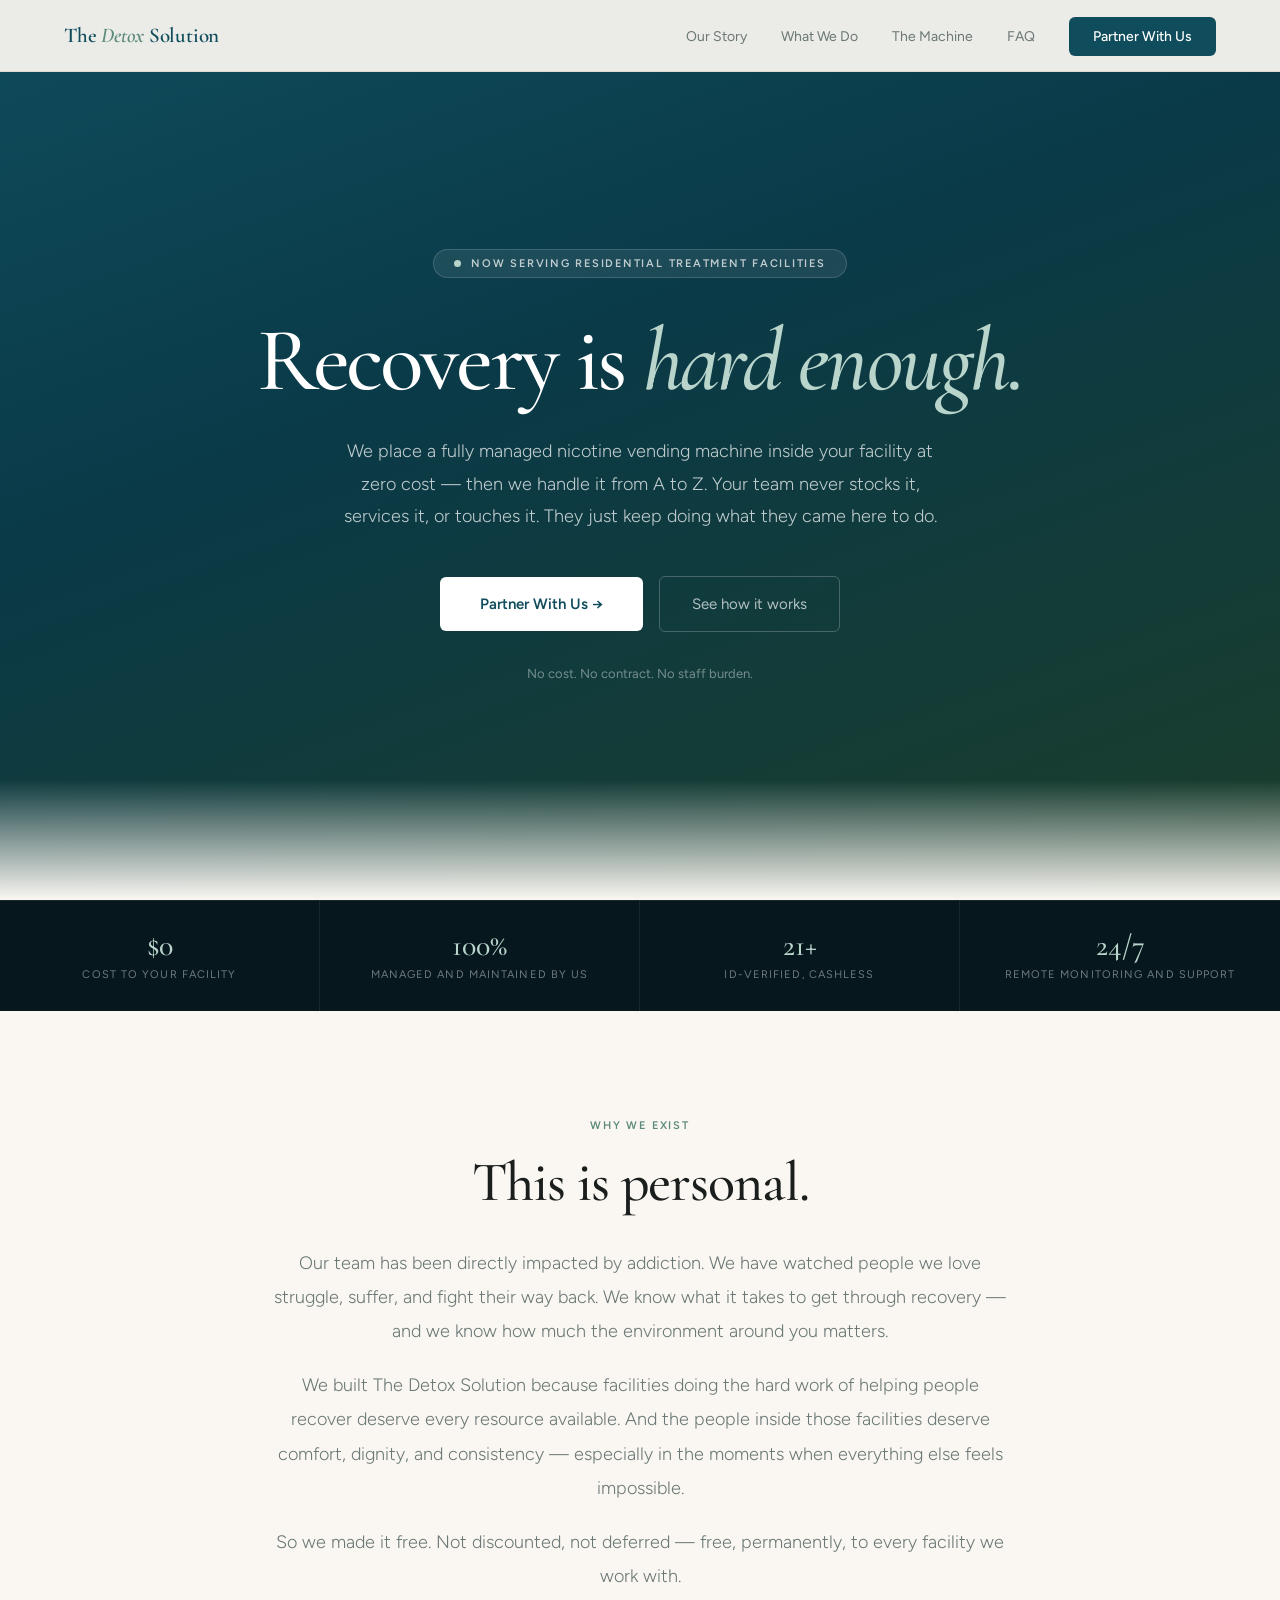
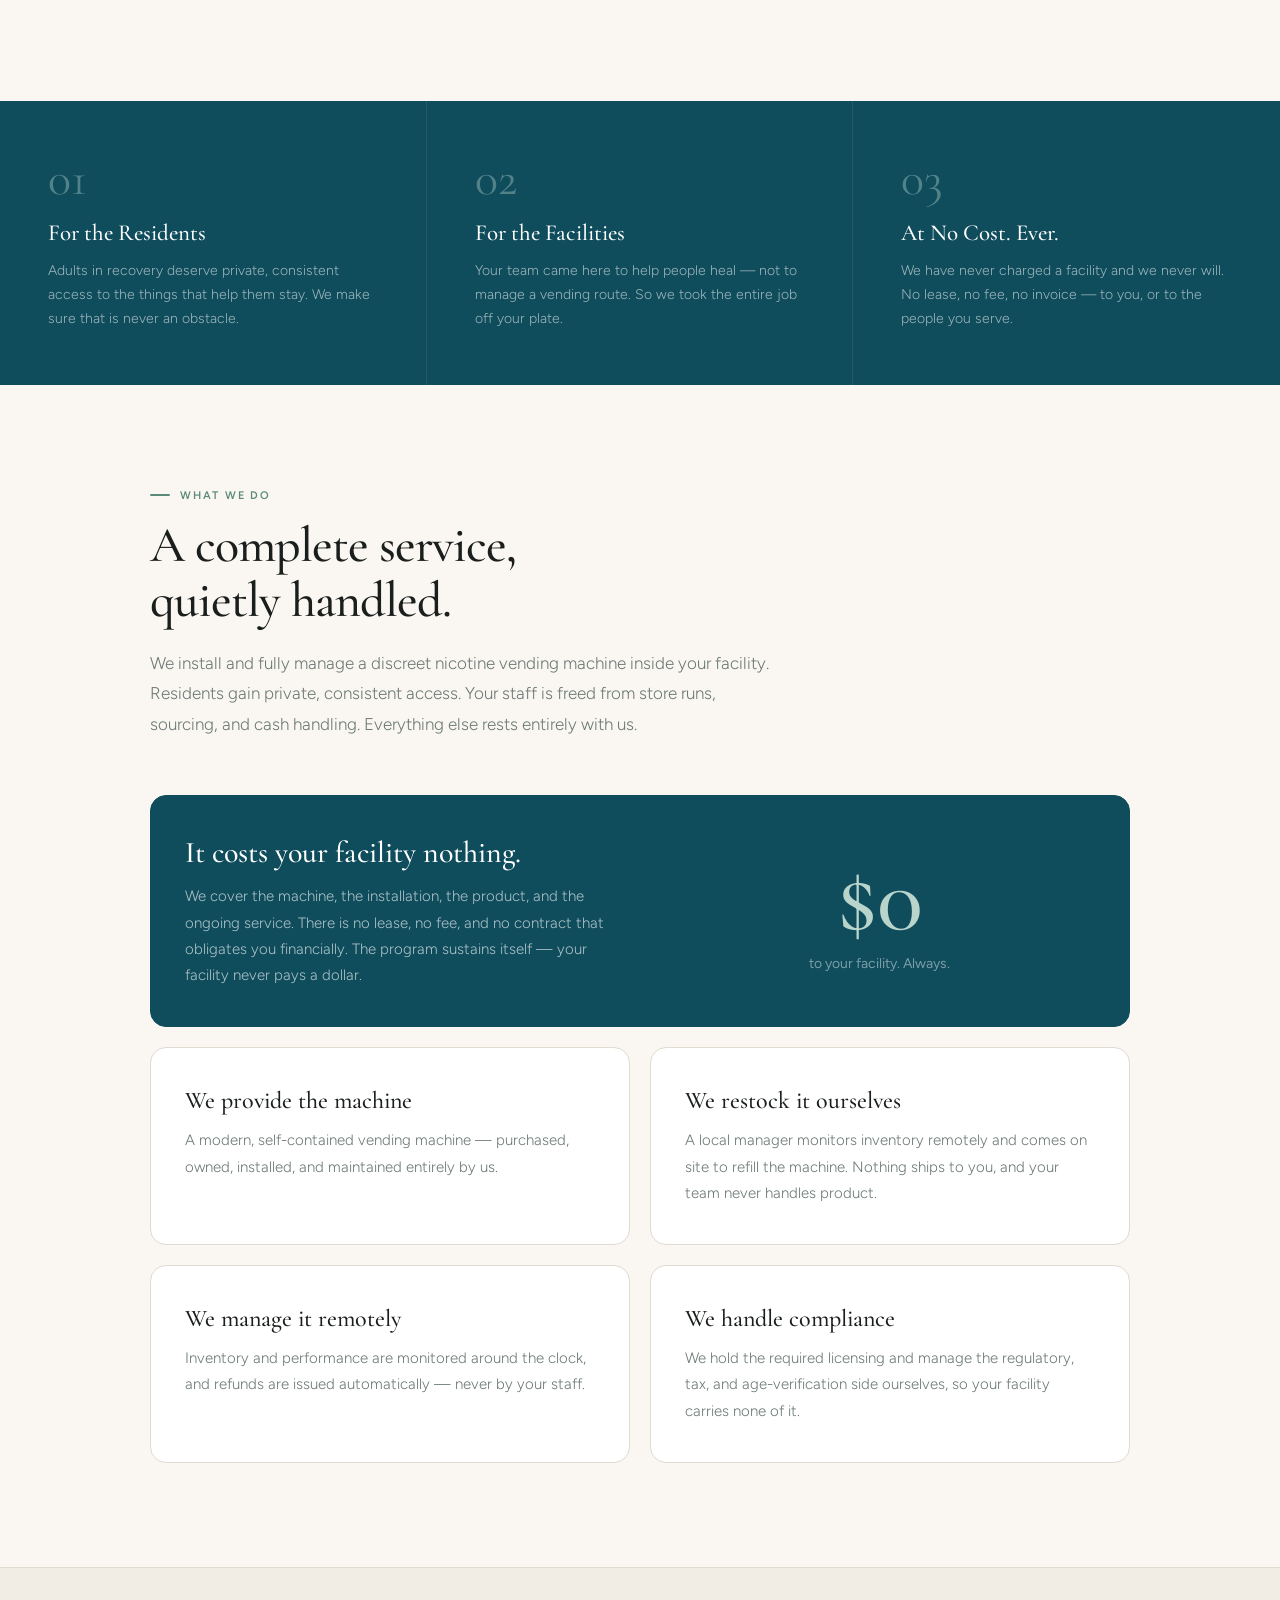
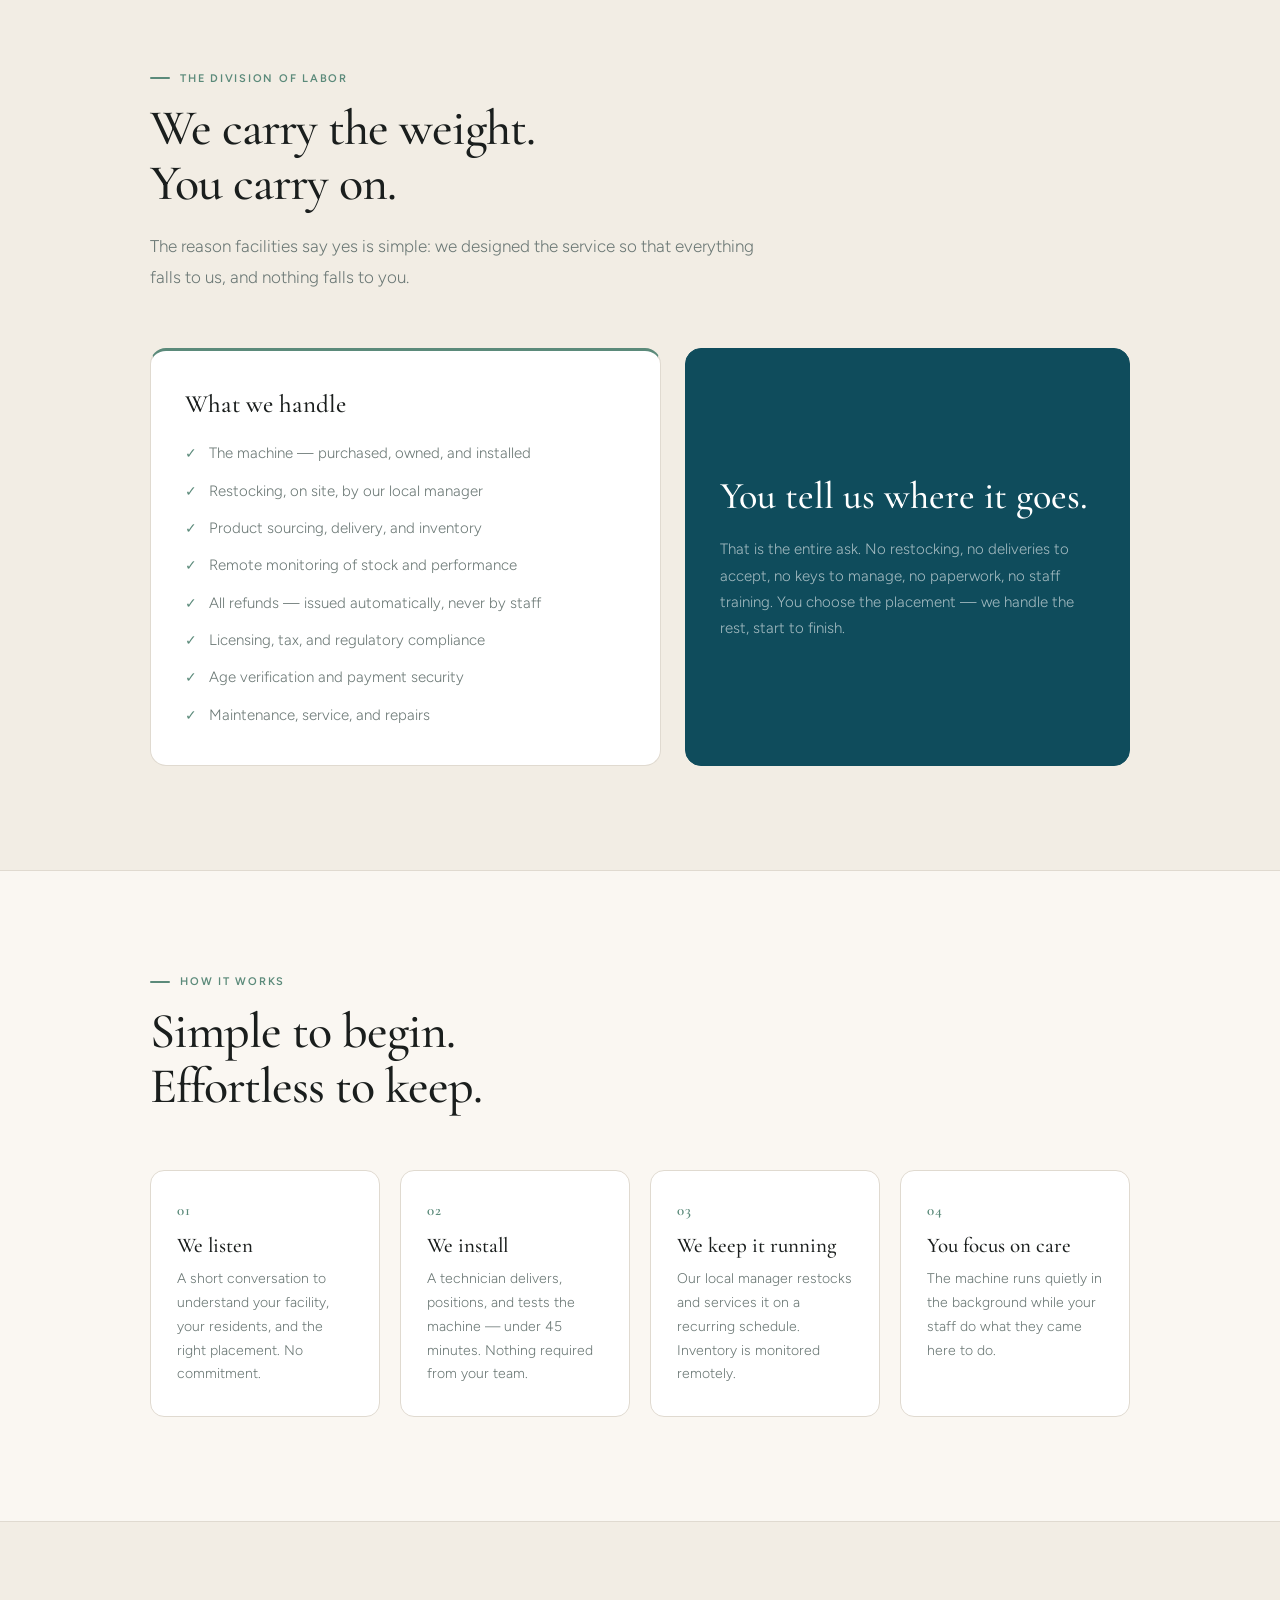
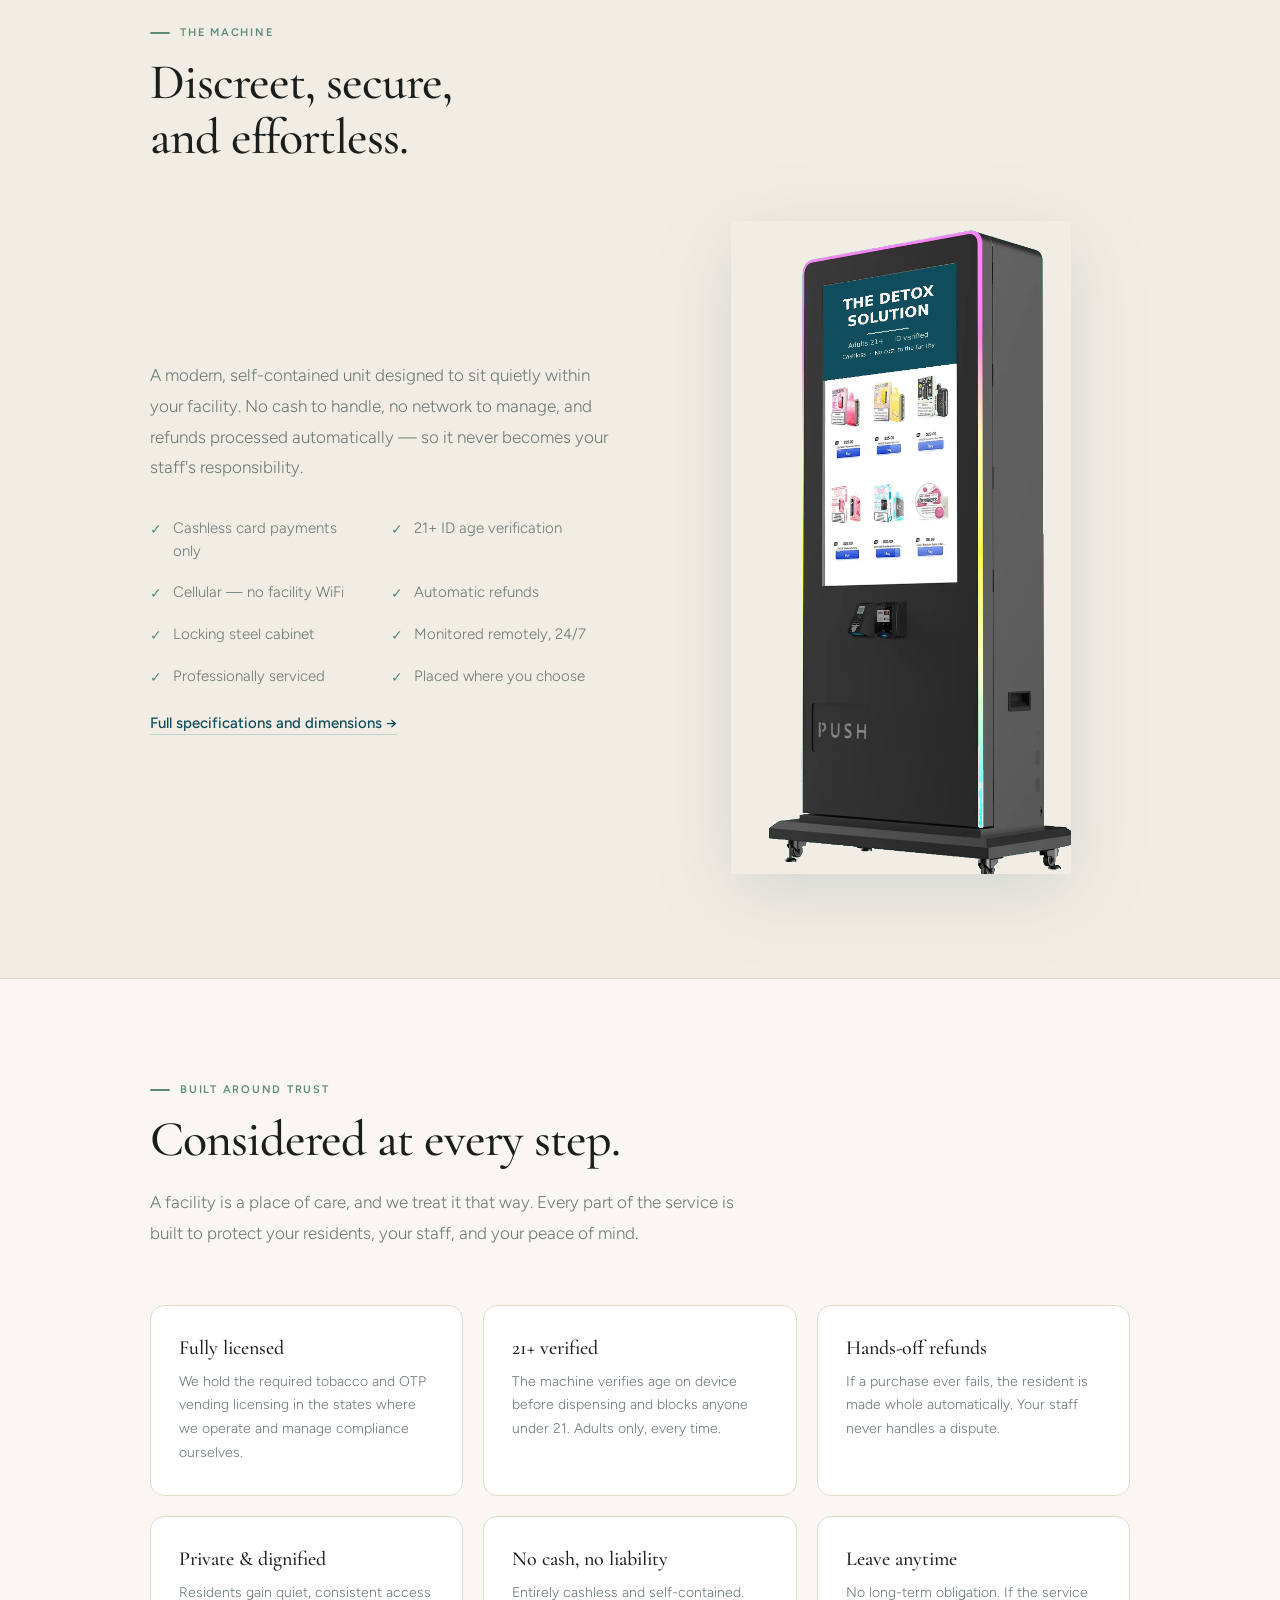
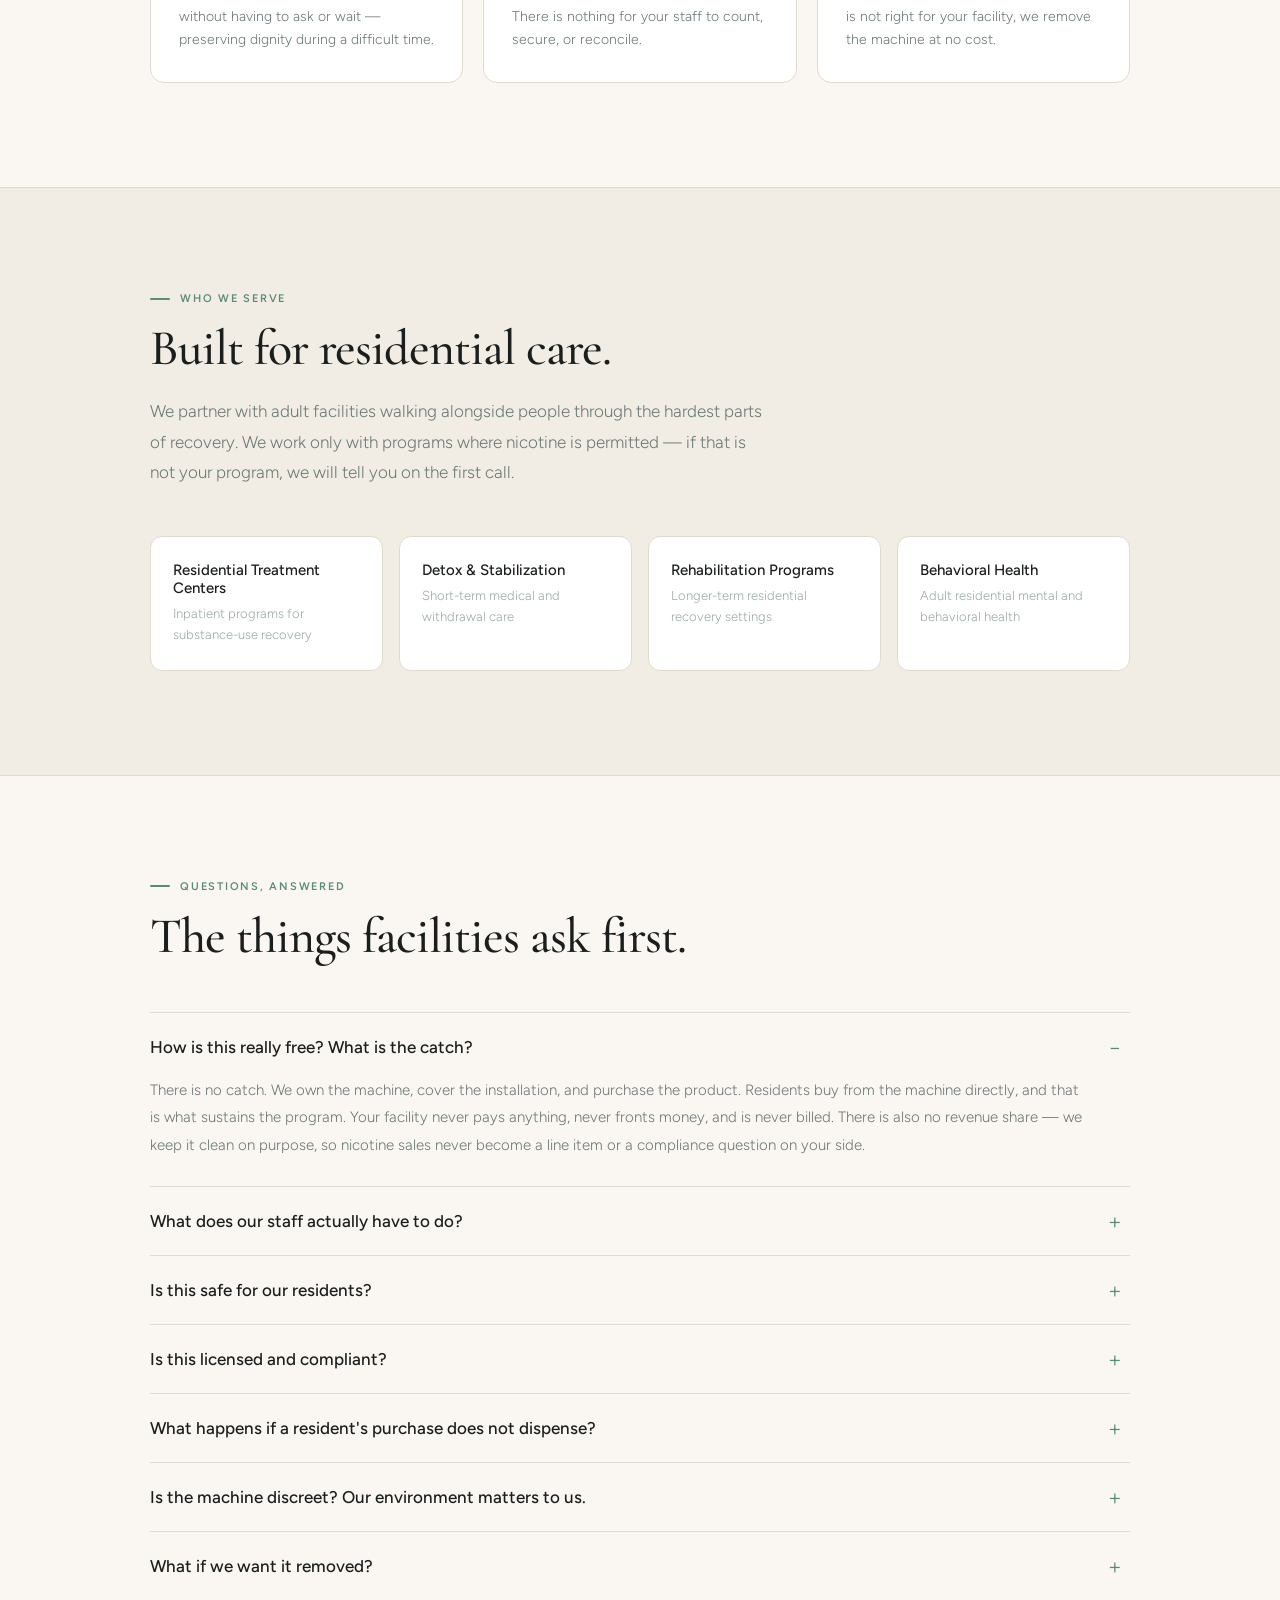
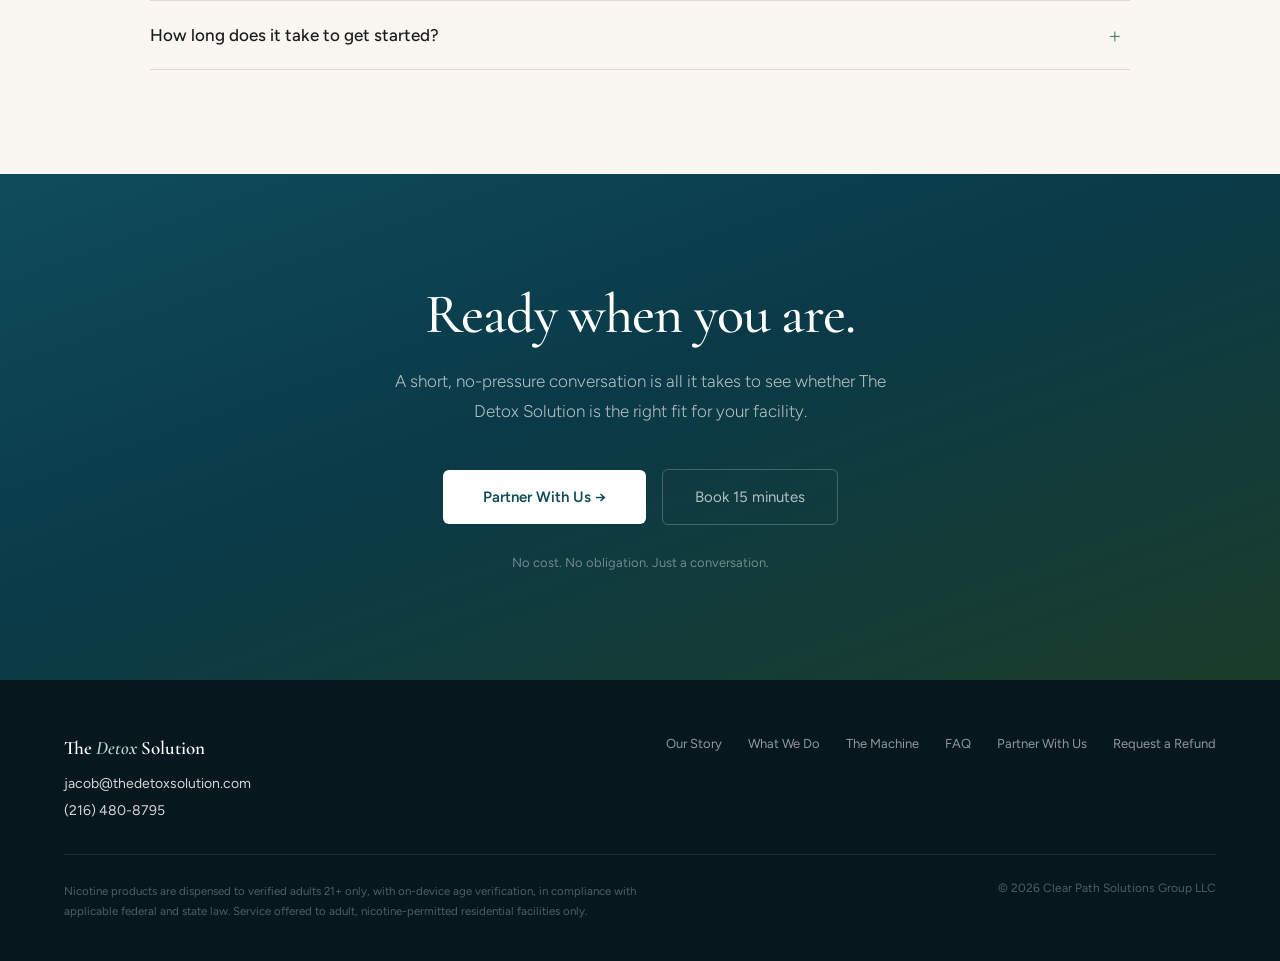
==== index.html @ 85f87872 "Machine photo: inpaint logo out of cabinet, full native resolution" ====
<!DOCTYPE html>
<html lang="en">
<head>
<meta charset="UTF-8"/>
<link rel="icon" type="image/svg+xml" href="data:image/svg+xml,%3Csvg xmlns='http://www.w3.org/2000/svg' viewBox='0 0 100 100'%3E%3Crect width='100' height='100' rx='22' fill='%230F4C5C'/%3E%3Ctext x='50' y='66' font-family='Georgia,serif' font-weight='600' font-size='46' fill='%23B8D4CB' text-anchor='middle'%3EDS%3C/text%3E%3C/svg%3E"/>
<meta name="viewport" content="width=device-width, initial-scale=1.0"/>
<title>The Detox Solution — Supporting Recovery, One Facility at a Time</title>
<meta name="description" content="A fully managed nicotine vending service for residential treatment facilities, at no cost. We own the machine, restock it, service it, and carry the compliance. Your facility does nothing but tell us where it goes."/>
<link href="https://fonts.googleapis.com/css2?family=Cormorant+Garamond:ital,wght@0,400;0,500;0,600;1,400;1,500&family=Figtree:wght@300;400;500;600&display=swap" rel="stylesheet"/>
<style>
  *,*::before,*::after{ box-sizing:border-box; margin:0; padding:0; }
  :root{
    --cream:#FAF7F2; --cream2:#F2EDE4; --white:#FFFFFF;
    --teal:#0F4C5C; --teal2:#0A3A48; --teal3:#06181E;
    --sage:#5B8A7A; --sage-light:#E8F0ED; --sage-mid:#B8D4CB;
    --ink:#1A1E1D; --muted:#6B7875; --light-muted:#9BAAA5;
    --border:#E0DAD0; --border2:#C8C0B4; --warm:#C17F3E;
    --serif:'Cormorant Garamond',Georgia,serif; --sans:'Figtree',sans-serif;
  }
  html{ scroll-behavior:smooth; }
  body{ background:var(--cream); color:var(--ink); font-family:var(--sans); overflow-x:hidden; -webkit-font-smoothing:antialiased; }
  a{ text-decoration:none; color:inherit; }

  /* NAV */
  nav{ position:fixed; top:0; left:0; right:0; z-index:100; display:flex; align-items:center; justify-content:space-between; padding:0 64px; height:72px; background:rgba(250,247,242,0.94); backdrop-filter:blur(16px); border-bottom:1px solid var(--border); }
  .nav-logo{ font-family:var(--serif); font-size:21px; font-weight:600; color:var(--teal); letter-spacing:-0.01em; }
  .nav-logo span{ font-style:italic; color:var(--sage); }
  .nav-links{ display:flex; align-items:center; gap:34px; list-style:none; }
  .nav-links a{ color:var(--muted); font-size:14px; transition:color .2s; }
  .nav-links a:hover{ color:var(--ink); }
  .nav-cta{ background:var(--teal) !important; color:var(--white) !important; padding:11px 24px !important; border-radius:6px !important; font-weight:500 !important; transition:background .2s !important; }
  .nav-cta:hover{ background:var(--teal2) !important; }
  @media(max-width:860px){ nav{padding:0 24px;} .nav-links li:not(.nav-cta-li){display:none;} }

  /* HERO */
  .hero{ min-height:100vh; display:flex; align-items:center; justify-content:center; text-align:center; padding:150px 24px 120px; position:relative; overflow:hidden; }
  .hero::before{ content:''; position:absolute; inset:0; background:linear-gradient(160deg,#0F4C5C 0%,#0A3A48 40%,#1B3D2A 100%); z-index:0; }
  .hero::after{ content:''; position:absolute; bottom:0; left:0; right:0; height:120px; background:linear-gradient(to bottom,transparent,var(--cream)); z-index:1; }
  .hero-inner{ position:relative; z-index:2; max-width:820px; }
  .hero-tag{ display:inline-flex; align-items:center; gap:10px; background:rgba(255,255,255,0.08); border:1px solid rgba(255,255,255,0.15); border-radius:100px; padding:7px 20px; font-size:11px; font-weight:600; letter-spacing:0.16em; text-transform:uppercase; color:rgba(255,255,255,0.72); margin-bottom:36px; }
  .pulse{ width:7px; height:7px; border-radius:50%; background:var(--sage-mid); box-shadow:0 0 0 0 rgba(184,212,203,0.7); animation:pulse 2.4s infinite; }
  @keyframes pulse{ 0%{box-shadow:0 0 0 0 rgba(184,212,203,0.6);} 70%{box-shadow:0 0 0 9px rgba(184,212,203,0);} 100%{box-shadow:0 0 0 0 rgba(184,212,203,0);} }
  .hero h1{ font-family:var(--serif); font-size:clamp(52px,8vw,90px); font-weight:500; line-height:1.04; letter-spacing:-0.03em; color:var(--white); margin-bottom:28px; }
  .hero h1 em{ font-style:italic; color:var(--sage-mid); }
  .hero-body{ font-size:18px; font-weight:300; line-height:1.8; color:rgba(255,255,255,0.74); max-width:600px; margin:0 auto 44px; }
  .btn-primary{ background:var(--white); color:var(--teal); padding:18px 40px; border-radius:6px; font-size:15px; font-weight:600; display:inline-flex; align-items:center; gap:8px; transition:opacity .2s,transform .15s; }
  .btn-primary:hover{ opacity:.92; transform:translateY(-1px); }
  .btn-ghost{ color:rgba(255,255,255,0.68); padding:18px 32px; border-radius:6px; font-size:15px; border:1px solid rgba(255,255,255,0.22); transition:color .2s,border-color .2s; margin-left:12px; display:inline-block; }
  .btn-ghost:hover{ color:var(--white); border-color:rgba(255,255,255,0.45); }
  @media(max-width:560px){ .btn-ghost{margin-left:0; margin-top:12px;} }
  .hero-note{ margin-top:34px; font-size:13px; color:rgba(255,255,255,0.42); }

  /* PROOF BAR */
  .proofbar{ background:var(--teal3); display:grid; grid-template-columns:repeat(4,1fr); border-top:1px solid rgba(255,255,255,0.07); }
  @media(max-width:820px){ .proofbar{grid-template-columns:1fr 1fr;} }
  .proof{ padding:30px 26px; text-align:center; border-right:1px solid rgba(255,255,255,0.07); }
  .proof:last-child{ border-right:none; }
  @media(max-width:820px){ .proof:nth-child(2){border-right:none;} }
  .proof-big{ font-family:var(--serif); font-size:30px; font-weight:500; color:var(--sage-mid); line-height:1; margin-bottom:7px; }
  .proof-label{ font-size:11px; letter-spacing:0.1em; text-transform:uppercase; color:rgba(255,255,255,0.42); }

  /* STORY */
  .story{ max-width:820px; margin:0 auto; padding:108px 40px; text-align:center; }
  @media(max-width:768px){ .story{padding:76px 24px;} }
  .story-tag{ font-size:11px; font-weight:600; letter-spacing:0.16em; text-transform:uppercase; color:var(--sage); margin-bottom:20px; }
  .story h2{ font-family:var(--serif); font-size:clamp(36px,5vw,56px); font-weight:500; line-height:1.1; letter-spacing:-0.02em; margin-bottom:32px; }
  .story-body{ font-size:18px; font-weight:300; line-height:1.9; color:var(--muted); }
  .story-body p{ margin-bottom:20px; } .story-body p:last-child{ margin-bottom:0; }

  /* MISSION STRIP */
  .mission-strip{ background:var(--teal); display:grid; grid-template-columns:repeat(3,1fr); }
  @media(max-width:680px){ .mission-strip{grid-template-columns:1fr;} }
  .mission-item{ padding:54px 48px; border-right:1px solid rgba(255,255,255,0.08); }
  .mission-item:last-child{ border-right:none; }
  .mission-num{ font-family:var(--serif); font-size:48px; font-weight:400; color:var(--sage-mid); line-height:1; margin-bottom:16px; opacity:.4; }
  .mission-item h3{ font-family:var(--serif); font-size:23px; font-weight:500; color:var(--white); margin-bottom:12px; }
  .mission-item p{ font-size:14px; color:rgba(255,255,255,0.58); line-height:1.7; font-weight:300; }

  /* SECTION SHELL */
  .section{ max-width:1100px; margin:0 auto; padding:104px 60px; }
  @media(max-width:768px){ .section{padding:74px 24px;} }
  .section-tag{ font-size:11px; font-weight:600; letter-spacing:0.16em; text-transform:uppercase; color:var(--sage); margin-bottom:16px; display:flex; align-items:center; gap:10px; }
  .section-tag::before{ content:''; display:block; width:20px; height:2px; background:var(--sage); border-radius:2px; }
  .section-title{ font-family:var(--serif); font-size:clamp(32px,4vw,50px); font-weight:500; line-height:1.1; letter-spacing:-0.02em; margin-bottom:20px; }
  .section-body{ font-size:17px; font-weight:300; line-height:1.8; color:var(--muted); max-width:620px; }
  .sep{ border:none; border-top:1px solid var(--border); }
  .cream2-bg{ background:var(--cream2); }

  /* SERVICE CARDS */
  .service-grid{ display:grid; grid-template-columns:1fr 1fr; gap:20px; margin-top:56px; }
  @media(max-width:768px){ .service-grid{grid-template-columns:1fr;} }
  .service-card{ background:var(--white); border:1px solid var(--border); border-radius:16px; padding:38px 34px; }
  .service-card h3{ font-family:var(--serif); font-size:24px; font-weight:500; margin-bottom:12px; }
  .service-card p{ font-size:15px; color:var(--muted); line-height:1.75; font-weight:300; }
  .service-card.featured{ background:var(--teal); border-color:var(--teal); grid-column:span 2; display:grid; grid-template-columns:1fr 1fr; gap:48px; align-items:center; }
  @media(max-width:768px){ .service-card.featured{grid-column:span 1; grid-template-columns:1fr;} }
  .service-card.featured h3{ color:var(--white); font-size:30px; }
  .service-card.featured p{ color:rgba(255,255,255,0.66); }
  .zero-cost{ font-family:var(--serif); font-size:96px; font-weight:500; color:var(--sage-mid); line-height:1; }

  /* DIVISION OF LABOR */
  .split{ display:grid; grid-template-columns:1.15fr 1fr; gap:24px; margin-top:56px; }
  @media(max-width:820px){ .split{grid-template-columns:1fr;} }
  .split-card{ background:var(--white); border:1px solid var(--border); border-radius:16px; padding:38px 34px; }
  .split-card.ours{ border-top:3px solid var(--sage); }
  .split-card.yours{ background:var(--teal); border-color:var(--teal); display:flex; flex-direction:column; justify-content:center; }
  .split-card h3{ font-family:var(--serif); font-size:25px; font-weight:500; margin-bottom:22px; }
  .split-card.yours h3{ color:var(--white); }
  .split-list{ list-style:none; display:flex; flex-direction:column; gap:13px; }
  .split-list li{ font-size:15px; color:var(--muted); font-weight:300; line-height:1.6; display:flex; gap:12px; align-items:flex-start; }
  .tick{ color:var(--sage); font-size:14px; margin-top:2px; }
  .yours-big{ font-family:var(--serif); font-size:clamp(28px,3.4vw,38px); font-weight:500; color:var(--white); line-height:1.25; margin-bottom:16px; }
  .yours-sub{ font-size:15px; color:rgba(255,255,255,0.62); font-weight:300; line-height:1.75; }

  /* STEPS */
  .steps-row{ display:grid; grid-template-columns:repeat(4,1fr); gap:20px; margin-top:56px; }
  @media(max-width:900px){ .steps-row{grid-template-columns:1fr 1fr;} }
  @media(max-width:520px){ .steps-row{grid-template-columns:1fr;} }
  .step-card{ background:var(--white); border:1px solid var(--border); border-radius:14px; padding:30px 26px; }
  .step-num{ font-family:var(--serif); font-size:15px; font-weight:600; color:var(--sage); margin-bottom:14px; letter-spacing:.08em; }
  .step-card h3{ font-family:var(--serif); font-size:21px; font-weight:500; margin-bottom:9px; }
  .step-card p{ font-size:14px; color:var(--muted); line-height:1.7; font-weight:300; }

  /* MACHINE */
  .machine-wrap{ display:grid; grid-template-columns:1fr 1fr; gap:64px; align-items:center; margin-top:56px; }
  @media(max-width:860px){ .machine-wrap{grid-template-columns:1fr; gap:40px;} }
  .feature-list{ list-style:none; display:grid; grid-template-columns:1fr 1fr; gap:18px 24px; }
  @media(max-width:520px){ .feature-list{grid-template-columns:1fr;} }
  .feature-list li{ font-size:15px; color:var(--muted); font-weight:300; display:flex; gap:11px; align-items:flex-start; line-height:1.55; }
  .machine-art{ display:flex; justify-content:center; }
  .machine-art img{ max-width:100%; height:auto; width:340px;
    filter:drop-shadow(0 18px 38px rgba(15,76,92,.14)); }
  .spec-link{ display:inline-flex; align-items:center; gap:7px; margin-top:26px;
    color:var(--teal); font-size:15px; font-weight:500; border-bottom:1px solid var(--sage-mid);
    padding-bottom:2px; transition:.2s; }
  .spec-link:hover{ border-color:var(--teal); }

  /* TRUST */
  .trust-grid{ display:grid; grid-template-columns:repeat(3,1fr); gap:20px; margin-top:56px; }
  @media(max-width:860px){ .trust-grid{grid-template-columns:1fr 1fr;} }
  @media(max-width:560px){ .trust-grid{grid-template-columns:1fr;} }
  .trust-card{ background:var(--white); border:1px solid var(--border); border-radius:14px; padding:30px 28px; }
  .trust-card h3{ font-family:var(--serif); font-size:20px; font-weight:500; margin-bottom:10px; }
  .trust-card p{ font-size:14px; color:var(--muted); line-height:1.7; font-weight:300; }

  /* SERVE */
  .serve-grid{ display:grid; grid-template-columns:repeat(4,1fr); gap:16px; margin-top:48px; }
  @media(max-width:860px){ .serve-grid{grid-template-columns:1fr 1fr;} }
  @media(max-width:520px){ .serve-grid{grid-template-columns:1fr;} }
  .serve-card{ background:var(--white); border:1px solid var(--border); border-radius:12px; padding:24px 22px; }
  .serve-card h4{ font-size:15px; font-weight:500; margin-bottom:7px; }
  .serve-card p{ font-size:13px; color:var(--light-muted); line-height:1.6; font-weight:300; }

  /* FAQ */
  .faq-list{ margin-top:48px; border-top:1px solid var(--border); }
  details{ border-bottom:1px solid var(--border); }
  summary{ list-style:none; cursor:pointer; padding:24px 44px 24px 0; font-size:17px; font-weight:500; position:relative; transition:color .2s; }
  summary::-webkit-details-marker{ display:none; }
  summary:hover{ color:var(--teal); }
  summary::after{ content:'+'; position:absolute; right:8px; top:50%; transform:translateY(-50%); font-size:22px; font-weight:300; color:var(--sage); transition:transform .2s; }
  details[open] summary::after{ content:'−'; }
  details p{ font-size:15px; color:var(--muted); line-height:1.85; font-weight:300; padding:0 40px 26px 0; margin-top:-4px; }

  /* CTA */
  .cta{ background:linear-gradient(160deg,#0F4C5C 0%,#0A3A48 45%,#1B3D2A 100%); text-align:center; padding:110px 24px; }
  .cta h2{ font-family:var(--serif); font-size:clamp(34px,5vw,56px); font-weight:500; color:var(--white); line-height:1.1; letter-spacing:-0.02em; margin-bottom:22px; }
  .cta p{ font-size:17px; color:rgba(255,255,255,0.68); font-weight:300; max-width:520px; margin:0 auto 42px; line-height:1.75; }
  .cta-note{ margin-top:30px; font-size:13px; color:rgba(255,255,255,0.4); }

  /* FOOTER */
  footer{ background:var(--teal3); padding:56px 64px 40px; }
  @media(max-width:768px){ footer{padding:44px 24px 32px;} }
  .foot-top{ display:flex; align-items:flex-start; justify-content:space-between; flex-wrap:wrap; gap:28px; padding-bottom:30px; border-bottom:1px solid rgba(255,255,255,0.08); }
  .footer-logo{ font-family:var(--serif); font-size:19px; font-weight:600; color:var(--white); }
  .footer-logo span{ font-style:italic; color:var(--sage-mid); }
  .foot-contact{ font-size:14px; color:rgba(255,255,255,0.6); line-height:1.9; }
  .foot-contact a{ color:rgba(255,255,255,0.82); }
  .foot-contact a:hover{ color:var(--white); }
  .foot-links{ display:flex; gap:26px; flex-wrap:wrap; font-size:13px; color:rgba(255,255,255,0.55); }
  .foot-links a:hover{ color:var(--white); }
  .foot-bottom{ padding-top:26px; display:flex; justify-content:space-between; gap:18px; flex-wrap:wrap; }
  .foot-copy{ font-size:12px; color:rgba(255,255,255,0.3); }
  .compliance{ font-size:11.5px; color:rgba(255,255,255,0.3); line-height:1.75; max-width:620px; }
</style>
</head>
<body>

<nav>
  <a href="index.html" class="nav-logo">The <span>Detox</span> Solution</a>
  <ul class="nav-links">
    <li><a href="#story">Our Story</a></li>
    <li><a href="#service">What We Do</a></li>
    <li><a href="machine.html">The Machine</a></li>
    <li><a href="#faq">FAQ</a></li>
    <li class="nav-cta-li"><a href="contact.html" class="nav-cta">Partner With Us</a></li>
  </ul>
</nav>

<!-- HERO -->
<section class="hero">
  <div class="hero-inner">
    <div class="hero-tag"><span class="pulse"></span> Now serving residential treatment facilities</div>
    <h1>Recovery is <em>hard enough.</em></h1>
    <p class="hero-body">We place a fully managed nicotine vending machine inside your facility at zero cost — then we handle it from A to Z. Your team never stocks it, services it, or touches it. They just keep doing what they came here to do.</p>
    <a href="contact.html" class="btn-primary">Partner With Us →</a>
    <a href="#service" class="btn-ghost">See how it works</a>
    <div class="hero-note">No cost. No contract. No staff burden.</div>
  </div>
</section>

<!-- PROOF BAR -->
<div class="proofbar">
  <div class="proof"><div class="proof-big">$0</div><div class="proof-label">Cost to your facility</div></div>
  <div class="proof"><div class="proof-big">100%</div><div class="proof-label">Managed and maintained by us</div></div>
  <div class="proof"><div class="proof-big">21+</div><div class="proof-label">ID-verified, cashless</div></div>
  <div class="proof"><div class="proof-big">24/7</div><div class="proof-label">Remote monitoring and support</div></div>
</div>

<!-- STORY -->
<section id="story" class="story">
  <div class="story-tag">Why We Exist</div>
  <h2>This is personal.</h2>
  <div class="story-body">
    <p>Our team has been directly impacted by addiction. We have watched people we love struggle, suffer, and fight their way back. We know what it takes to get through recovery — and we know how much the environment around you matters.</p>
    <p>We built The Detox Solution because facilities doing the hard work of helping people recover deserve every resource available. And the people inside those facilities deserve comfort, dignity, and consistency — especially in the moments when everything else feels impossible.</p>
    <p>So we made it free. Not discounted, not deferred — free, permanently, to every facility we work with.</p>
  </div>
</section>

<!-- MISSION STRIP -->
<div class="mission-strip">
  <div class="mission-item">
    <div class="mission-num">01</div>
    <h3>For the Residents</h3>
    <p>Adults in recovery deserve private, consistent access to the things that help them stay. We make sure that is never an obstacle.</p>
  </div>
  <div class="mission-item">
    <div class="mission-num">02</div>
    <h3>For the Facilities</h3>
    <p>Your team came here to help people heal — not to manage a vending route. So we took the entire job off your plate.</p>
  </div>
  <div class="mission-item">
    <div class="mission-num">03</div>
    <h3>At No Cost. Ever.</h3>
    <p>We have never charged a facility and we never will. No lease, no fee, no invoice — to you, or to the people you serve.</p>
  </div>
</div>

<!-- WHAT WE DO -->
<section id="service">
  <div class="section">
    <div class="section-tag">What We Do</div>
    <div class="section-title">A complete service,<br>quietly handled.</div>
    <p class="section-body">We install and fully manage a discreet nicotine vending machine inside your facility. Residents gain private, consistent access. Your staff is freed from store runs, sourcing, and cash handling. Everything else rests entirely with us.</p>
    <div class="service-grid">
      <div class="service-card featured">
        <div>
          <h3>It costs your facility nothing.</h3>
          <p>We cover the machine, the installation, the product, and the ongoing service. There is no lease, no fee, and no contract that obligates you financially. The program sustains itself — your facility never pays a dollar.</p>
        </div>
        <div style="text-align:center;">
          <div class="zero-cost">$0</div>
          <div style="font-size:14px; color:rgba(255,255,255,0.45); margin-top:8px;">to your facility. Always.</div>
        </div>
      </div>
      <div class="service-card">
        <h3>We provide the machine</h3>
        <p>A modern, self-contained vending machine — purchased, owned, installed, and maintained entirely by us.</p>
      </div>
      <div class="service-card">
        <h3>We restock it ourselves</h3>
        <p>A local manager monitors inventory remotely and comes on site to refill the machine. Nothing ships to you, and your team never handles product.</p>
      </div>
      <div class="service-card">
        <h3>We manage it remotely</h3>
        <p>Inventory and performance are monitored around the clock, and refunds are issued automatically — never by your staff.</p>
      </div>
      <div class="service-card">
        <h3>We handle compliance</h3>
        <p>We hold the required licensing and manage the regulatory, tax, and age-verification side ourselves, so your facility carries none of it.</p>
      </div>
    </div>
  </div>
</section>

<hr class="sep"/>

<!-- DIVISION OF LABOR -->
<section class="cream2-bg">
  <div class="section">
    <div class="section-tag">The Division of Labor</div>
    <div class="section-title">We carry the weight.<br>You carry on.</div>
    <p class="section-body">The reason facilities say yes is simple: we designed the service so that everything falls to us, and nothing falls to you.</p>
    <div class="split">
      <div class="split-card ours">
        <h3>What we handle</h3>
        <ul class="split-list">
          <li><span class="tick">✓</span> The machine — purchased, owned, and installed</li>
          <li><span class="tick">✓</span> Restocking, on site, by our local manager</li>
          <li><span class="tick">✓</span> Product sourcing, delivery, and inventory</li>
          <li><span class="tick">✓</span> Remote monitoring of stock and performance</li>
          <li><span class="tick">✓</span> All refunds — issued automatically, never by staff</li>
          <li><span class="tick">✓</span> Licensing, tax, and regulatory compliance</li>
          <li><span class="tick">✓</span> Age verification and payment security</li>
          <li><span class="tick">✓</span> Maintenance, service, and repairs</li>
        </ul>
      </div>
      <div class="split-card yours">
        <div class="yours-big">You tell us where it goes.</div>
        <p class="yours-sub">That is the entire ask. No restocking, no deliveries to accept, no keys to manage, no paperwork, no staff training. You choose the placement — we handle the rest, start to finish.</p>
      </div>
    </div>
  </div>
</section>

<hr class="sep"/>

<!-- HOW IT WORKS -->
<section>
  <div class="section">
    <div class="section-tag">How It Works</div>
    <div class="section-title">Simple to begin.<br>Effortless to keep.</div>
    <div class="steps-row">
      <div class="step-card">
        <div class="step-num">01</div>
        <h3>We listen</h3>
        <p>A short conversation to understand your facility, your residents, and the right placement. No commitment.</p>
      </div>
      <div class="step-card">
        <div class="step-num">02</div>
        <h3>We install</h3>
        <p>A technician delivers, positions, and tests the machine — under 45 minutes. Nothing required from your team.</p>
      </div>
      <div class="step-card">
        <div class="step-num">03</div>
        <h3>We keep it running</h3>
        <p>Our local manager restocks and services it on a recurring schedule. Inventory is monitored remotely.</p>
      </div>
      <div class="step-card">
        <div class="step-num">04</div>
        <h3>You focus on care</h3>
        <p>The machine runs quietly in the background while your staff do what they came here to do.</p>
      </div>
    </div>
  </div>
</section>

<hr class="sep"/>

<!-- THE MACHINE -->
<section id="machine" class="cream2-bg">
  <div class="section">
    <div class="section-tag">The Machine</div>
    <div class="section-title">Discreet, secure,<br>and effortless.</div>
    <div class="machine-wrap">
      <div>
        <p class="section-body" style="margin-bottom:34px;">A modern, self-contained unit designed to sit quietly within your facility. No cash to handle, no network to manage, and refunds processed automatically — so it never becomes your staff's responsibility.</p>
        <ul class="feature-list">
          <li><span class="tick">✓</span> Cashless card payments only</li>
          <li><span class="tick">✓</span> 21+ ID age verification</li>
          <li><span class="tick">✓</span> Cellular — no facility WiFi</li>
          <li><span class="tick">✓</span> Automatic refunds</li>
          <li><span class="tick">✓</span> Locking steel cabinet</li>
          <li><span class="tick">✓</span> Monitored remotely, 24/7</li>
          <li><span class="tick">✓</span> Professionally serviced</li>
          <li><span class="tick">✓</span> Placed where you choose</li>
        </ul>
        <a href="machine.html" class="spec-link">Full specifications and dimensions →</a>
      </div>
      <div class="machine-art">
        <img src="machine.png" alt="The DS Tower — our 43-inch touchscreen nicotine vending machine" width="660" height="1268"/>
      </div>
    </div>
  </div>
</section>

<hr class="sep"/>

<!-- TRUST -->
<section>
  <div class="section">
    <div class="section-tag">Built Around Trust</div>
    <div class="section-title">Considered at every step.</div>
    <p class="section-body">A facility is a place of care, and we treat it that way. Every part of the service is built to protect your residents, your staff, and your peace of mind.</p>
    <div class="trust-grid">
      <div class="trust-card"><h3>Fully licensed</h3><p>We hold the required tobacco and OTP vending licensing in the states where we operate and manage compliance ourselves.</p></div>
      <div class="trust-card"><h3>21+ verified</h3><p>The machine verifies age on device before dispensing and blocks anyone under 21. Adults only, every time.</p></div>
      <div class="trust-card"><h3>Hands-off refunds</h3><p>If a purchase ever fails, the resident is made whole automatically. Your staff never handles a dispute.</p></div>
      <div class="trust-card"><h3>Private &amp; dignified</h3><p>Residents gain quiet, consistent access without having to ask or wait — preserving dignity during a difficult time.</p></div>
      <div class="trust-card"><h3>No cash, no liability</h3><p>Entirely cashless and self-contained. There is nothing for your staff to count, secure, or reconcile.</p></div>
      <div class="trust-card"><h3>Leave anytime</h3><p>No long-term obligation. If the service is not right for your facility, we remove the machine at no cost.</p></div>
    </div>
  </div>
</section>

<hr class="sep"/>

<!-- WHO WE SERVE -->
<section class="cream2-bg">
  <div class="section">
    <div class="section-tag">Who We Serve</div>
    <div class="section-title">Built for residential care.</div>
    <p class="section-body">We partner with adult facilities walking alongside people through the hardest parts of recovery. We work only with programs where nicotine is permitted — if that is not your program, we will tell you on the first call.</p>
    <div class="serve-grid">
      <div class="serve-card"><h4>Residential Treatment Centers</h4><p>Inpatient programs for substance-use recovery</p></div>
      <div class="serve-card"><h4>Detox &amp; Stabilization</h4><p>Short-term medical and withdrawal care</p></div>
      <div class="serve-card"><h4>Rehabilitation Programs</h4><p>Longer-term residential recovery settings</p></div>
      <div class="serve-card"><h4>Behavioral Health</h4><p>Adult residential mental and behavioral health</p></div>
    </div>
  </div>
</section>

<hr class="sep"/>

<!-- FAQ -->
<section id="faq">
  <div class="section">
    <div class="section-tag">Questions, Answered</div>
    <div class="section-title">The things facilities ask first.</div>
    <div class="faq-list">
      <details open>
        <summary>How is this really free? What is the catch?</summary>
        <p>There is no catch. We own the machine, cover the installation, and purchase the product. Residents buy from the machine directly, and that is what sustains the program. Your facility never pays anything, never fronts money, and is never billed. There is also no revenue share — we keep it clean on purpose, so nicotine sales never become a line item or a compliance question on your side.</p>
      </details>
      <details>
        <summary>What does our staff actually have to do?</summary>
        <p>Nothing. This is the question we get most, and the answer genuinely is nothing. Our local manager restocks the machine on site, services it, and handles refunds and compliance. Your staff does not load product, accept deliveries, hold keys, or train on anything. Your only role is telling us where the machine should go.</p>
      </details>
      <details>
        <summary>Is this safe for our residents?</summary>
        <p>We place machines only in adult-only facilities where nicotine is permitted. Where we are a fit, the machine is the controlled option — the alternative is usually residents leaving campus to buy nicotine. It is 21+ ID-verified, cashless, locked, and you decide the placement, the hours, and the house rules. You can have it switched off at any time.</p>
      </details>
      <details>
        <summary>Is this licensed and compliant?</summary>
        <p>Yes. We hold the required tobacco and OTP vending licensing in the states where we operate and manage all compliance, tax, and reporting ourselves. Your facility takes on no regulatory burden.</p>
      </details>
      <details>
        <summary>What happens if a resident's purchase does not dispense?</summary>
        <p>The machine detects it and issues a refund automatically, with no staff involvement. If a product is ever defective, the resident scans the QR code on the machine, submits a short form, and is refunded within 72 hours — handled entirely on our end.</p>
      </details>
      <details>
        <summary>Is the machine discreet? Our environment matters to us.</summary>
        <p>It is a clean, modern, self-contained unit, and we place it wherever works best for your facility. It is cashless and quiet, and we work with you on placement so it fits naturally into your environment.</p>
      </details>
      <details>
        <summary>What if we want it removed?</summary>
        <p>Then we remove it, at no cost. There is no long-term obligation. If the service is not right for your facility, we make leaving as easy as starting.</p>
      </details>
      <details>
        <summary>How long does it take to get started?</summary>
        <p>Once we have spoken and aligned on placement, we coordinate delivery and installation and have the machine running shortly after. The install itself takes under 45 minutes. We move at a pace that works for your facility.</p>
      </details>
    </div>
  </div>
</section>

<!-- CTA -->
<section class="cta">
  <h2>Ready when you are.</h2>
  <p>A short, no-pressure conversation is all it takes to see whether The Detox Solution is the right fit for your facility.</p>
  <a href="contact.html" class="btn-primary">Partner With Us →</a>
  <a href="https://cal.com/jacob-hagman/the-detox-solution-facility-consultation" class="btn-ghost">Book 15 minutes</a>
  <div class="cta-note">No cost. No obligation. Just a conversation.</div>
</section>

<!-- FOOTER -->
<footer>
  <div class="foot-top">
    <div>
      <div class="footer-logo">The <span>Detox</span> Solution</div>
      <div class="foot-contact" style="margin-top:12px;">
        <a href="mailto:jacob@thedetoxsolution.com">jacob@thedetoxsolution.com</a><br/>
        <a href="tel:2164808795">(216) 480-8795</a>
      </div>
    </div>
    <div class="foot-links">
      <a href="#story">Our Story</a>
      <a href="#service">What We Do</a>
      <a href="machine.html">The Machine</a>
      <a href="#faq">FAQ</a>
      <a href="contact.html">Partner With Us</a>
      <a href="refund.html">Request a Refund</a>
    </div>
  </div>
  <div class="foot-bottom">
    <div class="compliance">Nicotine products are dispensed to verified adults 21+ only, with on-device age verification, in compliance with applicable federal and state law. Service offered to adult, nicotine-permitted residential facilities only.</div>
    <div class="foot-copy">© 2026 Clear Path Solutions Group LLC</div>
  </div>
</footer>

</body>
</html>
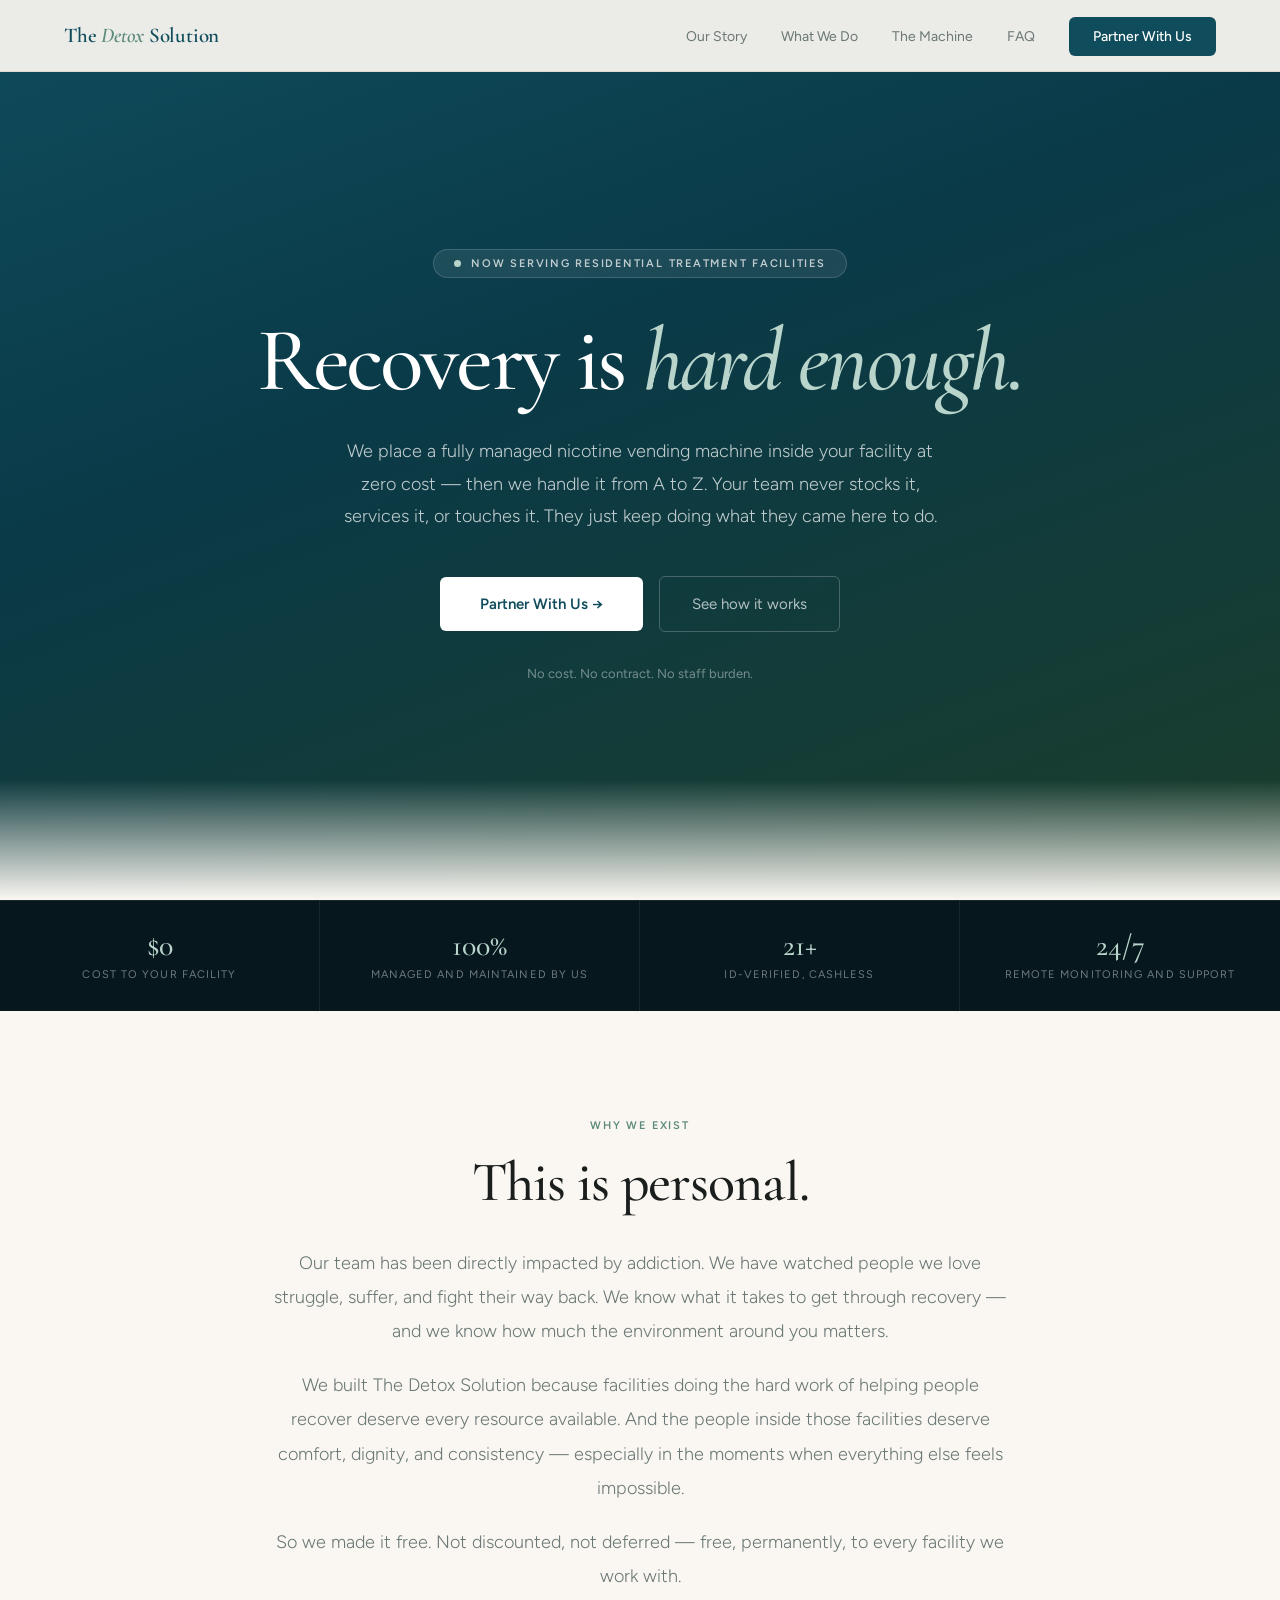
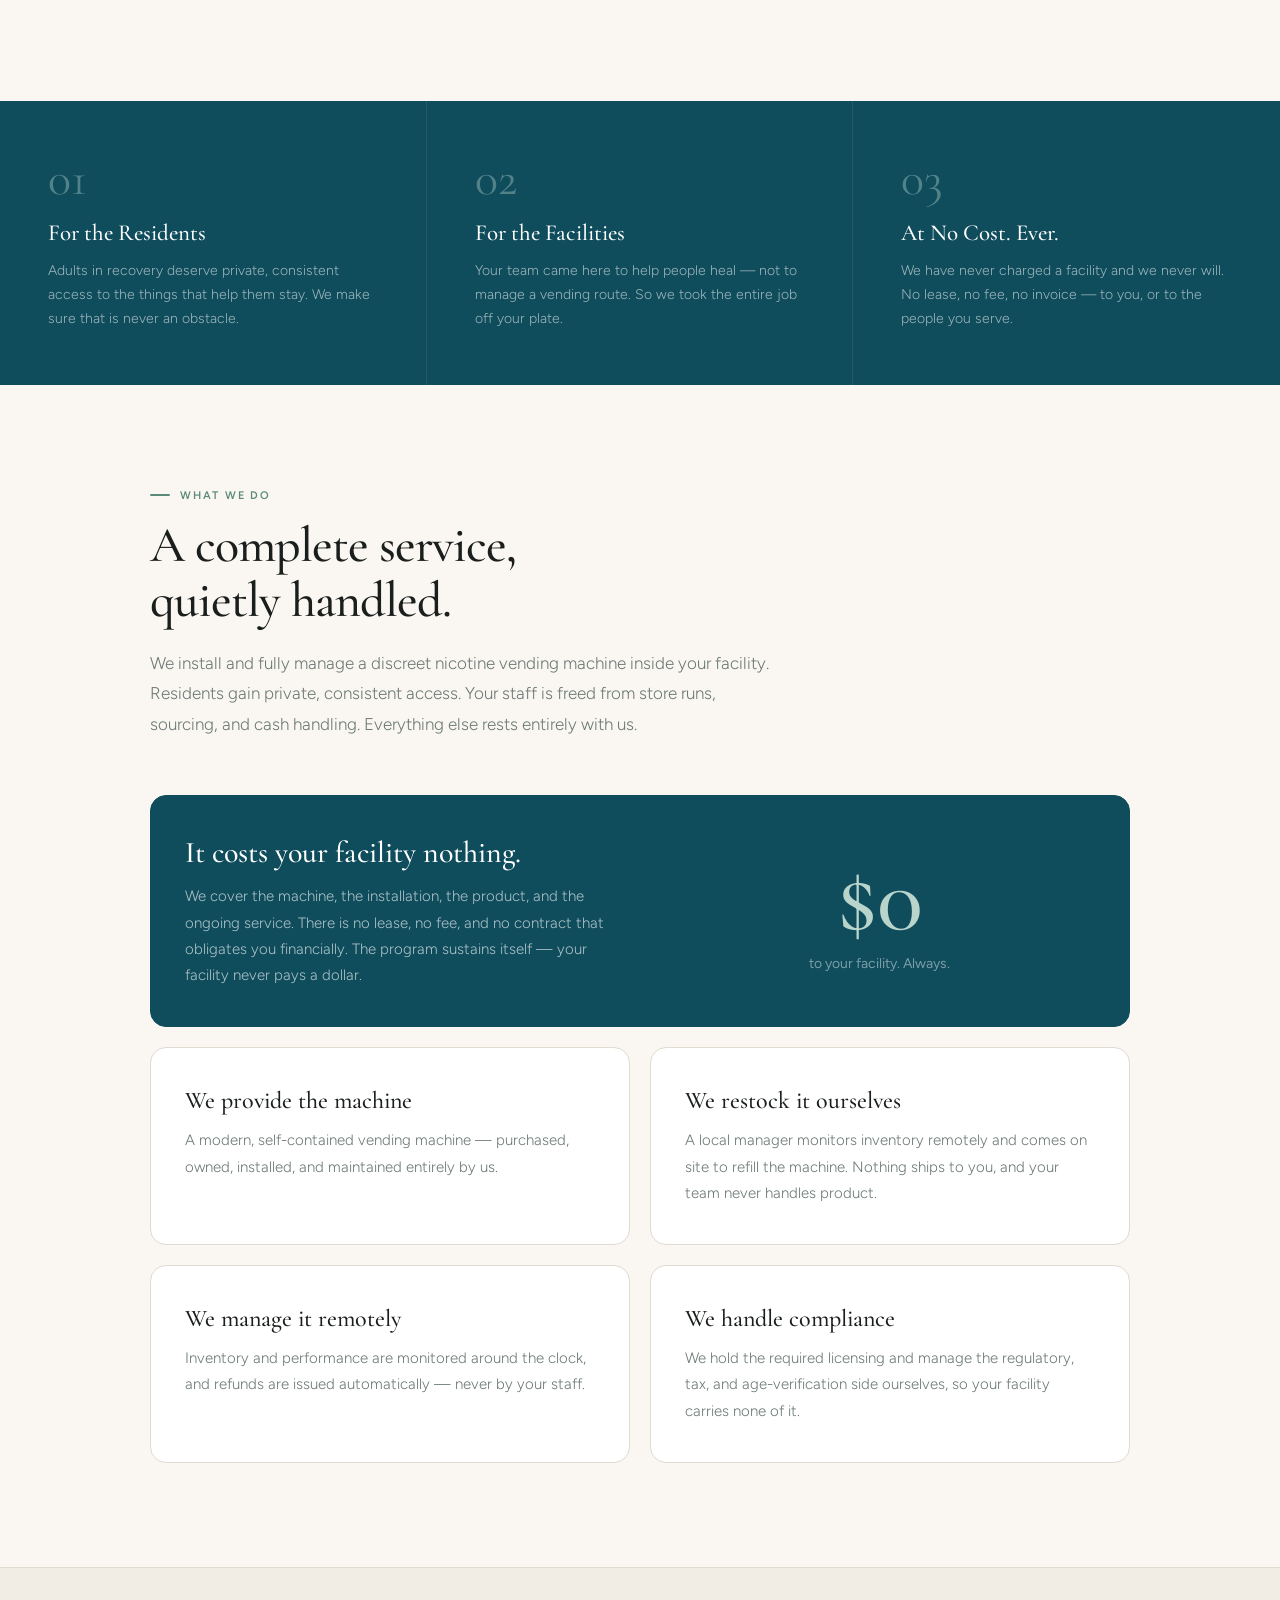
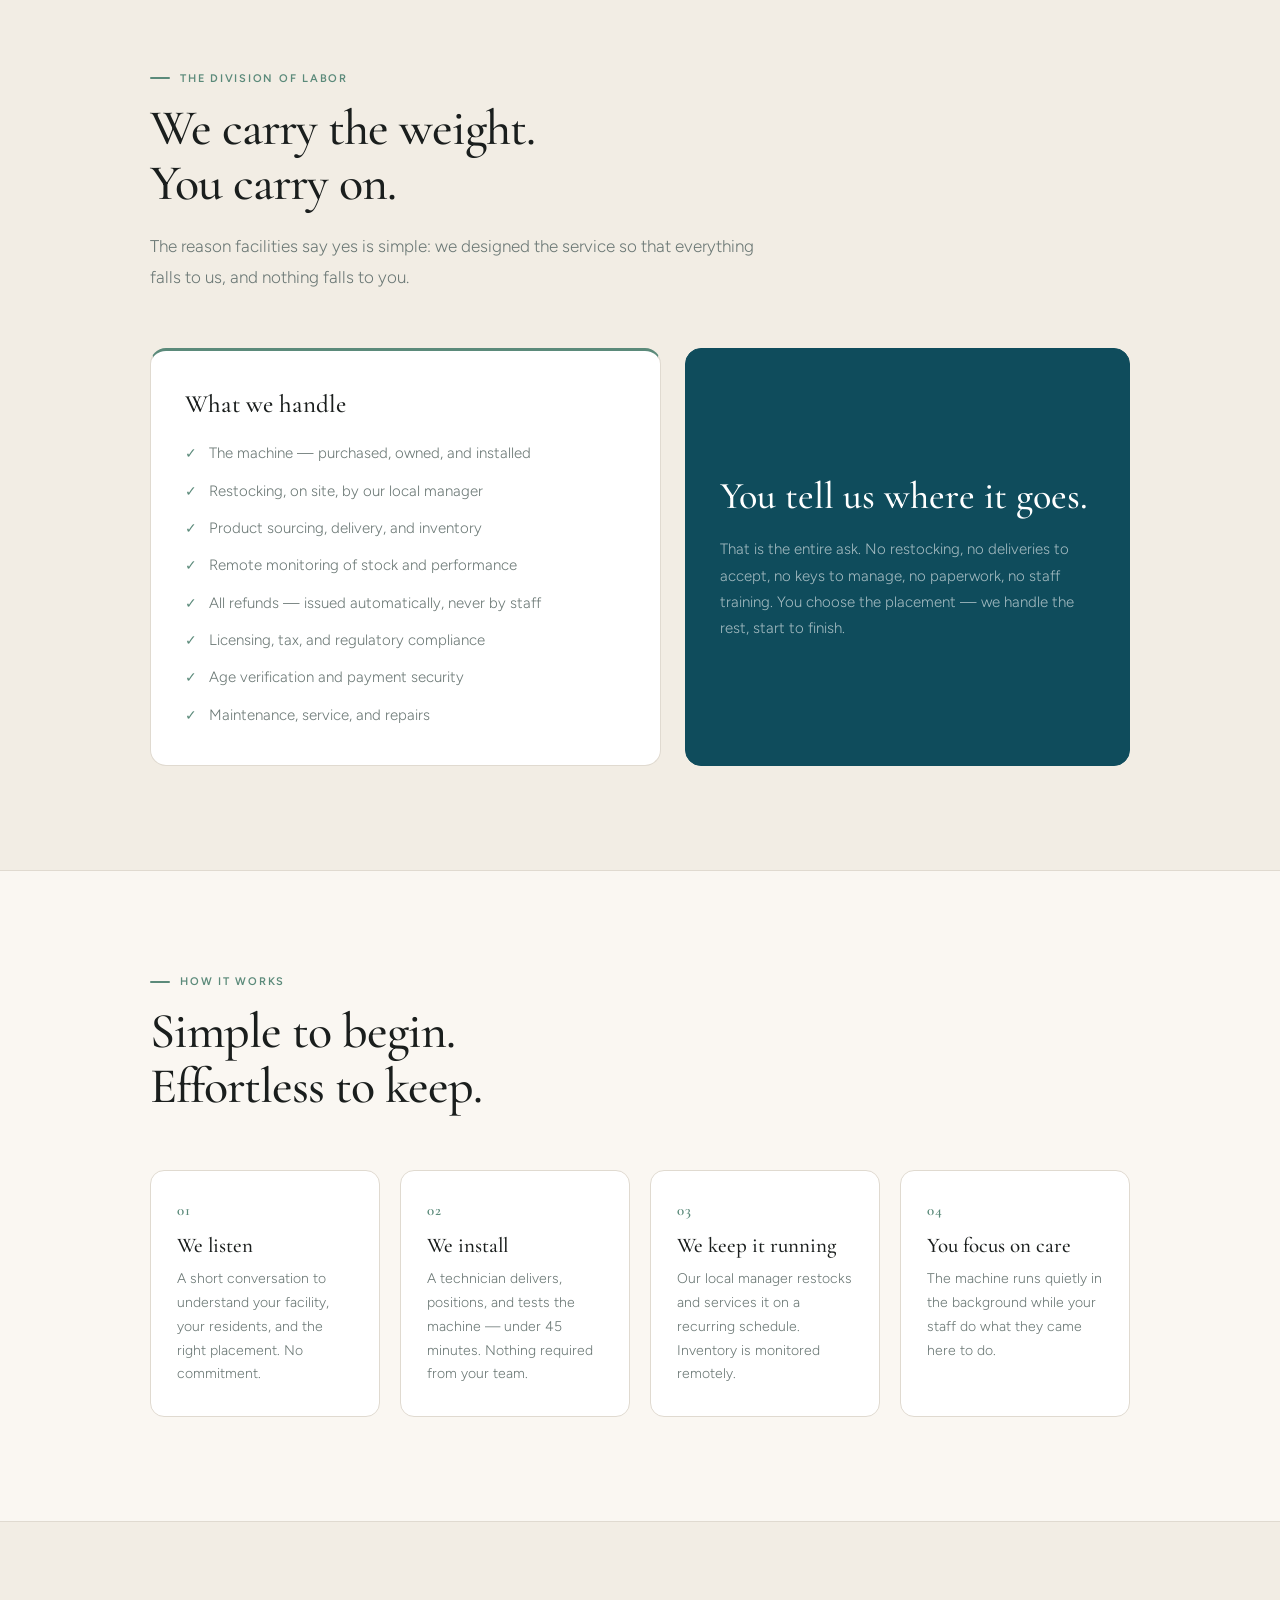
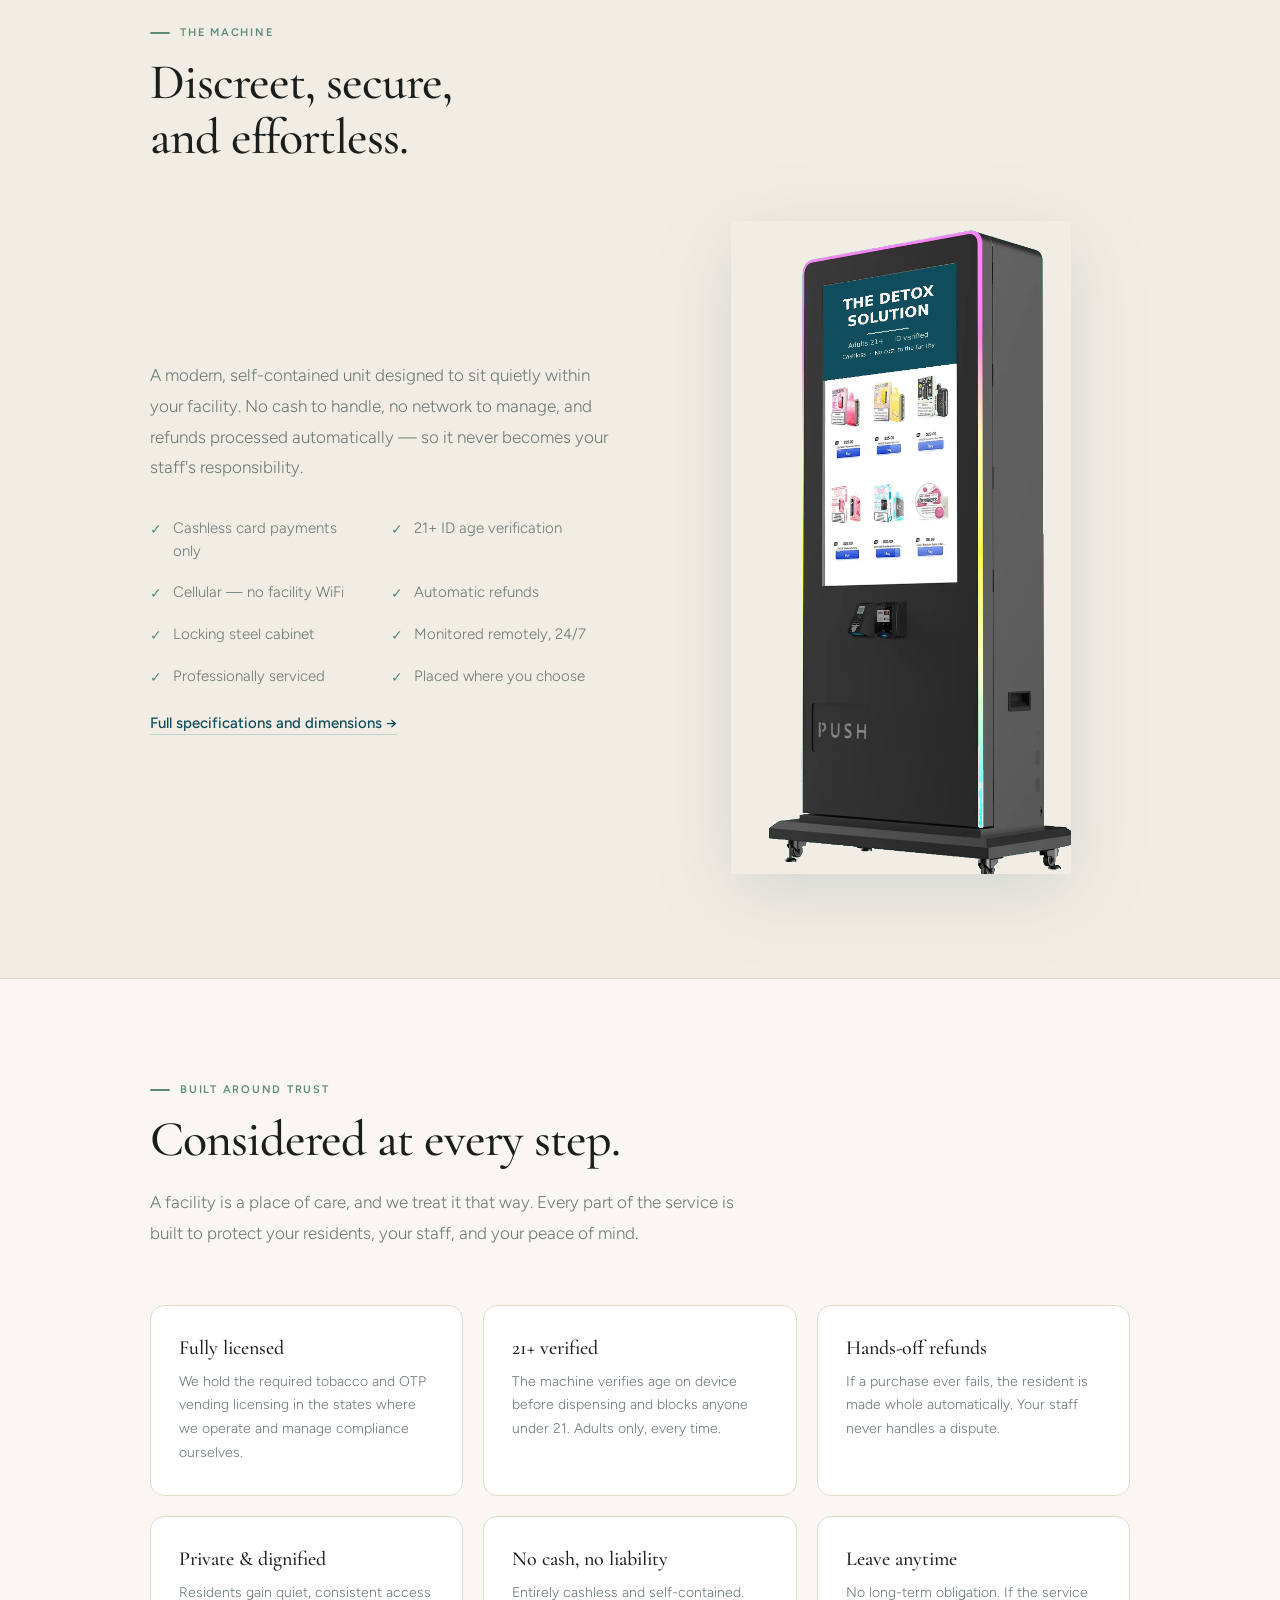
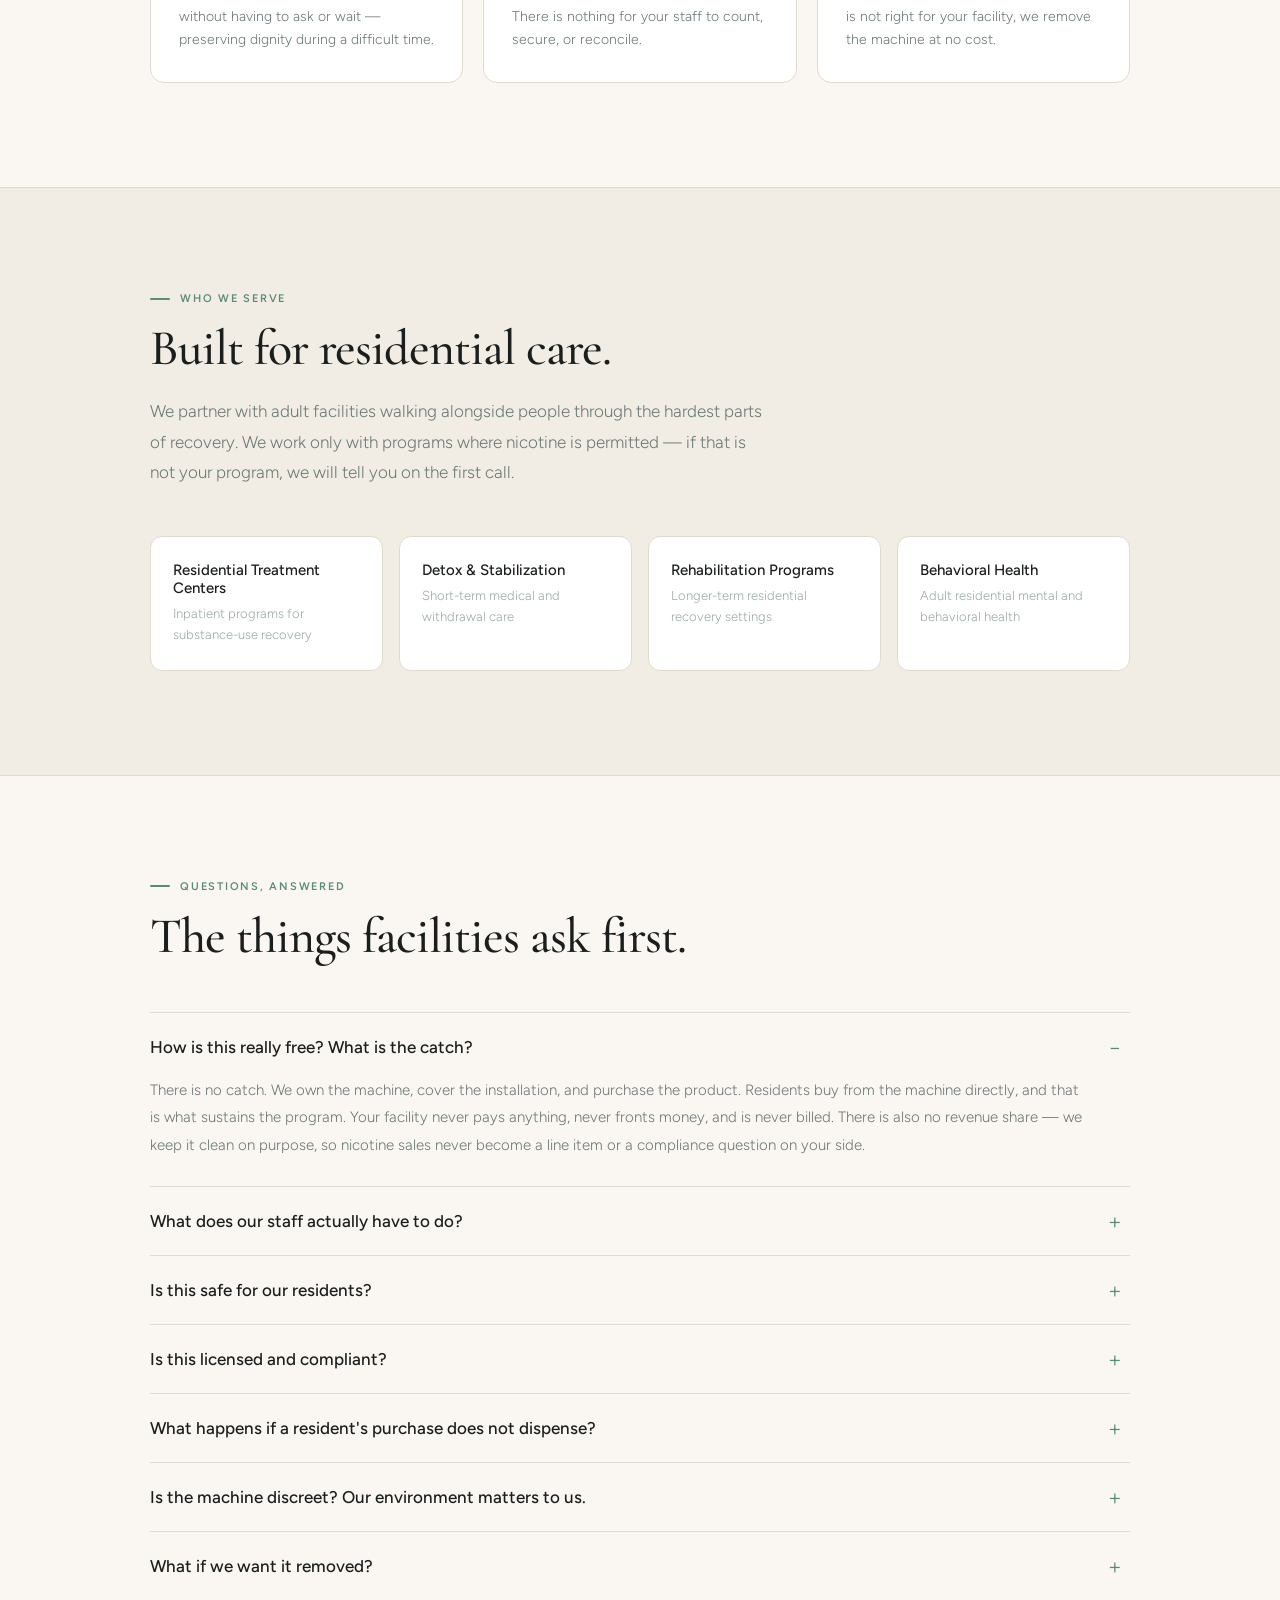
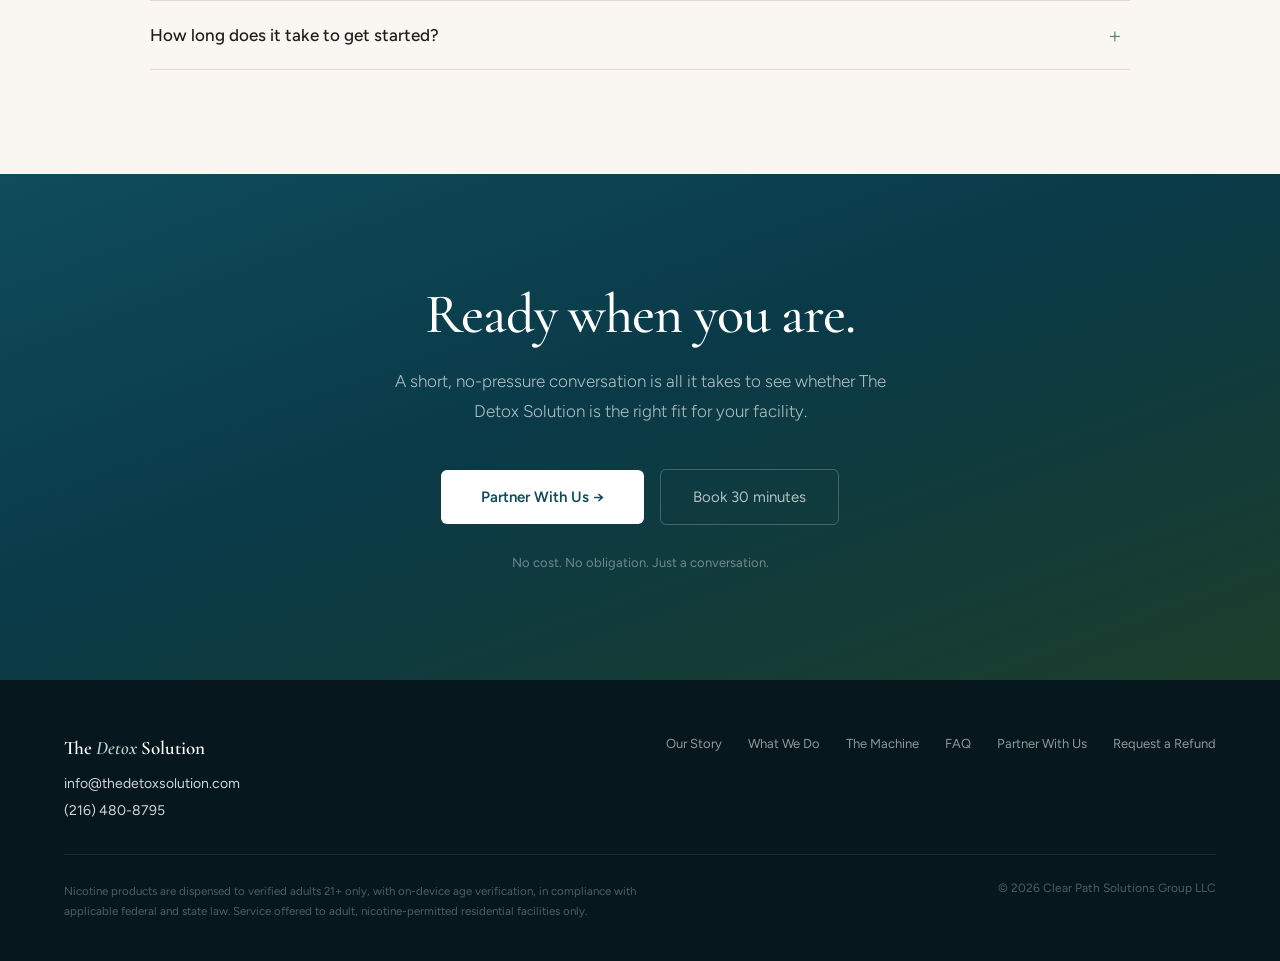
==== commit 52056836: "Company-only contact identity: info@ everywhere, roles not names, new booking link" ====
--- a/index.html
+++ b/index.html
@@ -459,7 +459,7 @@
   <h2>Ready when you are.</h2>
   <p>A short, no-pressure conversation is all it takes to see whether The Detox Solution is the right fit for your facility.</p>
   <a href="contact.html" class="btn-primary">Partner With Us →</a>
-  <a href="https://cal.com/jacob-hagman/the-detox-solution-facility-consultation" class="btn-ghost">Book 15 minutes</a>
+  <a href="https://calendar.app.google/mj5om5JkGy8ckGGw8" class="btn-ghost">Book 30 minutes</a>
   <div class="cta-note">No cost. No obligation. Just a conversation.</div>
 </section>
 
@@ -469,7 +469,7 @@
     <div>
       <div class="footer-logo">The <span>Detox</span> Solution</div>
       <div class="foot-contact" style="margin-top:12px;">
-        <a href="mailto:jacob@thedetoxsolution.com">jacob@thedetoxsolution.com</a><br/>
+        <a href="mailto:info@thedetoxsolution.com">info@thedetoxsolution.com</a><br/>
         <a href="tel:2164808795">(216) 480-8795</a>
       </div>
     </div>
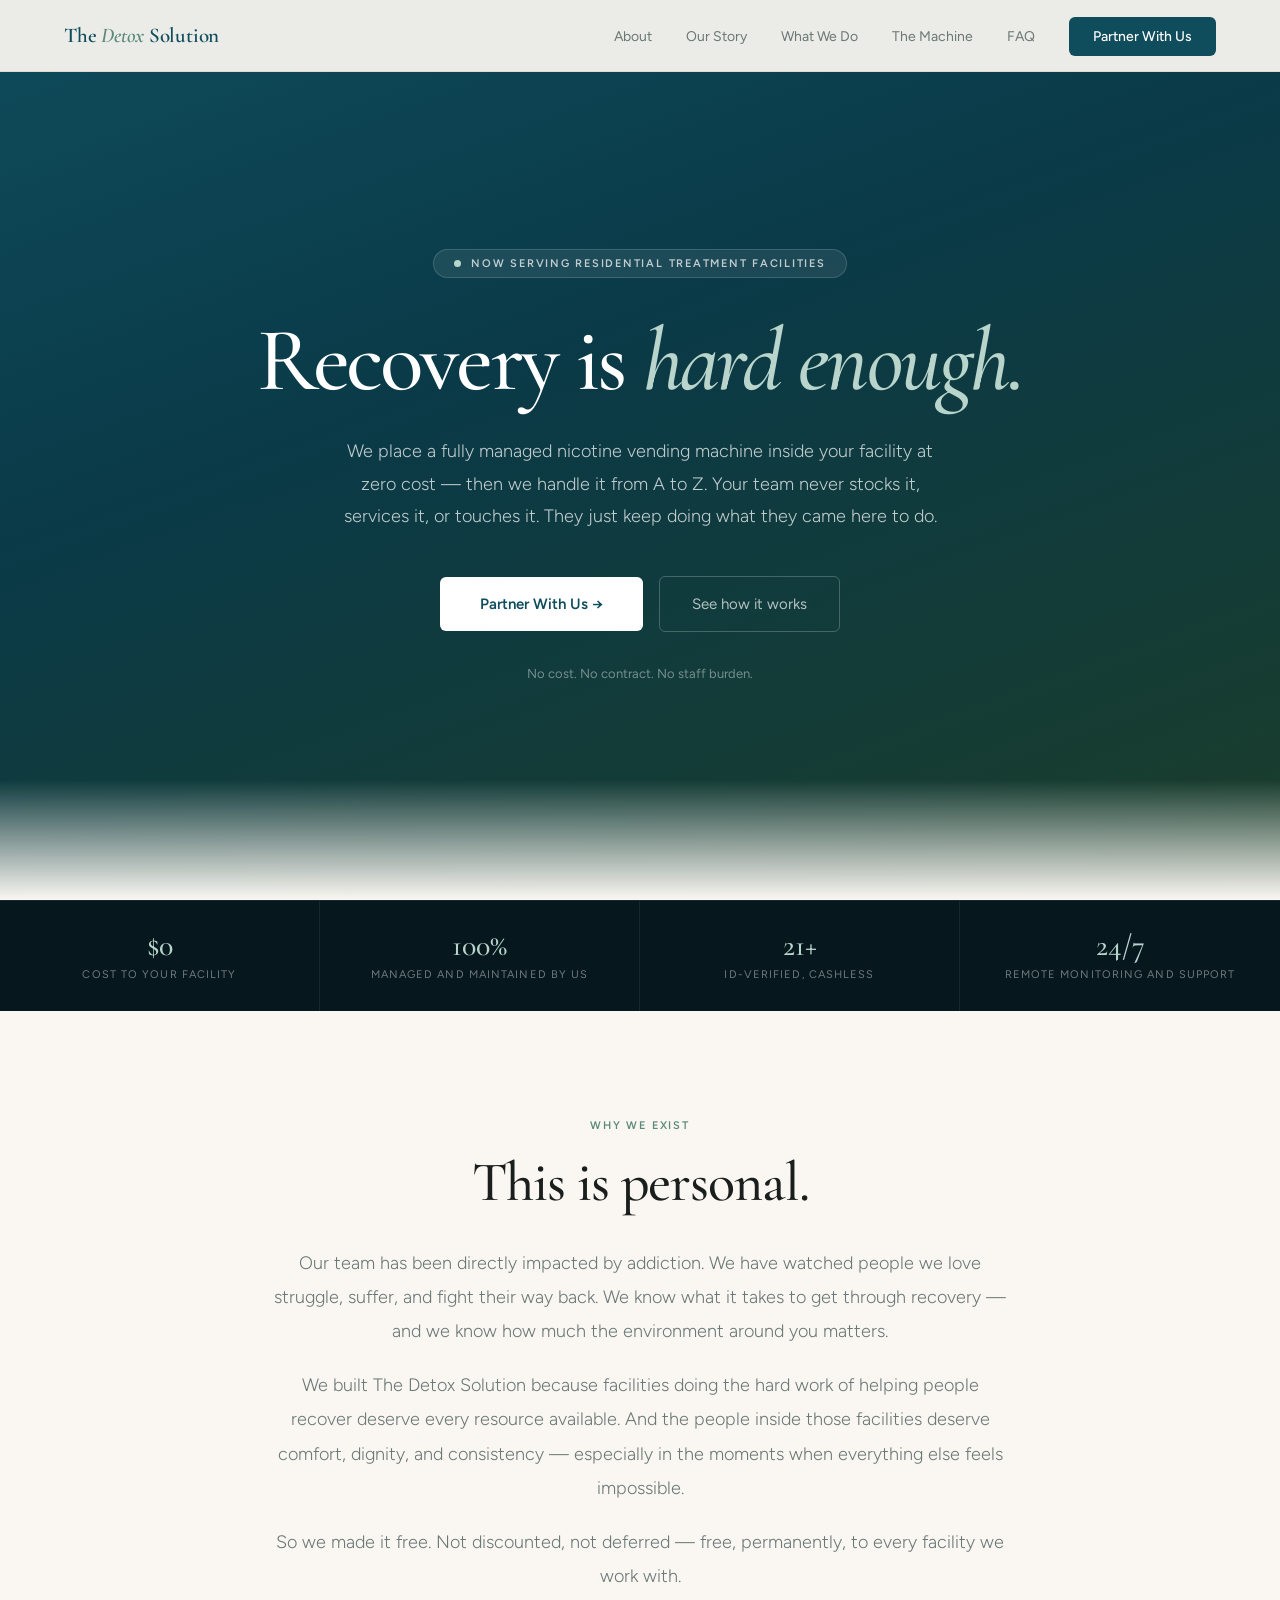
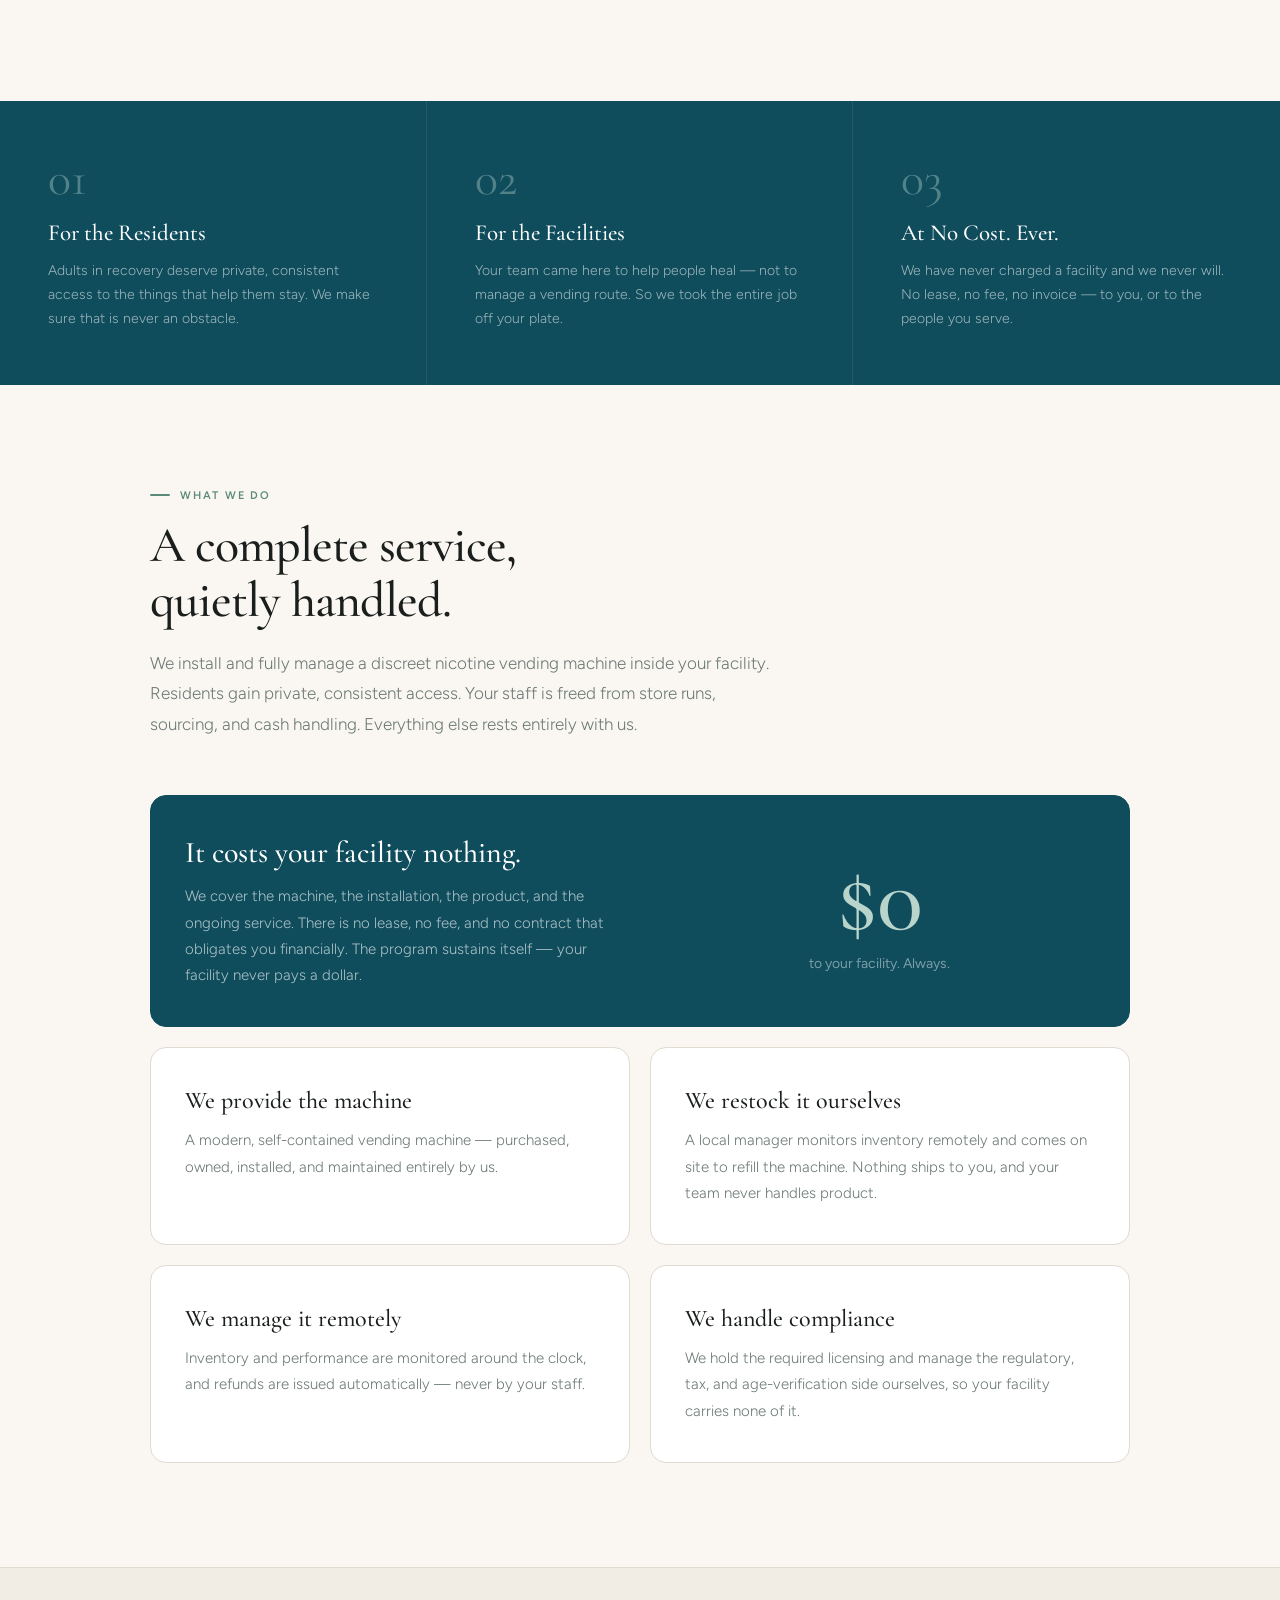
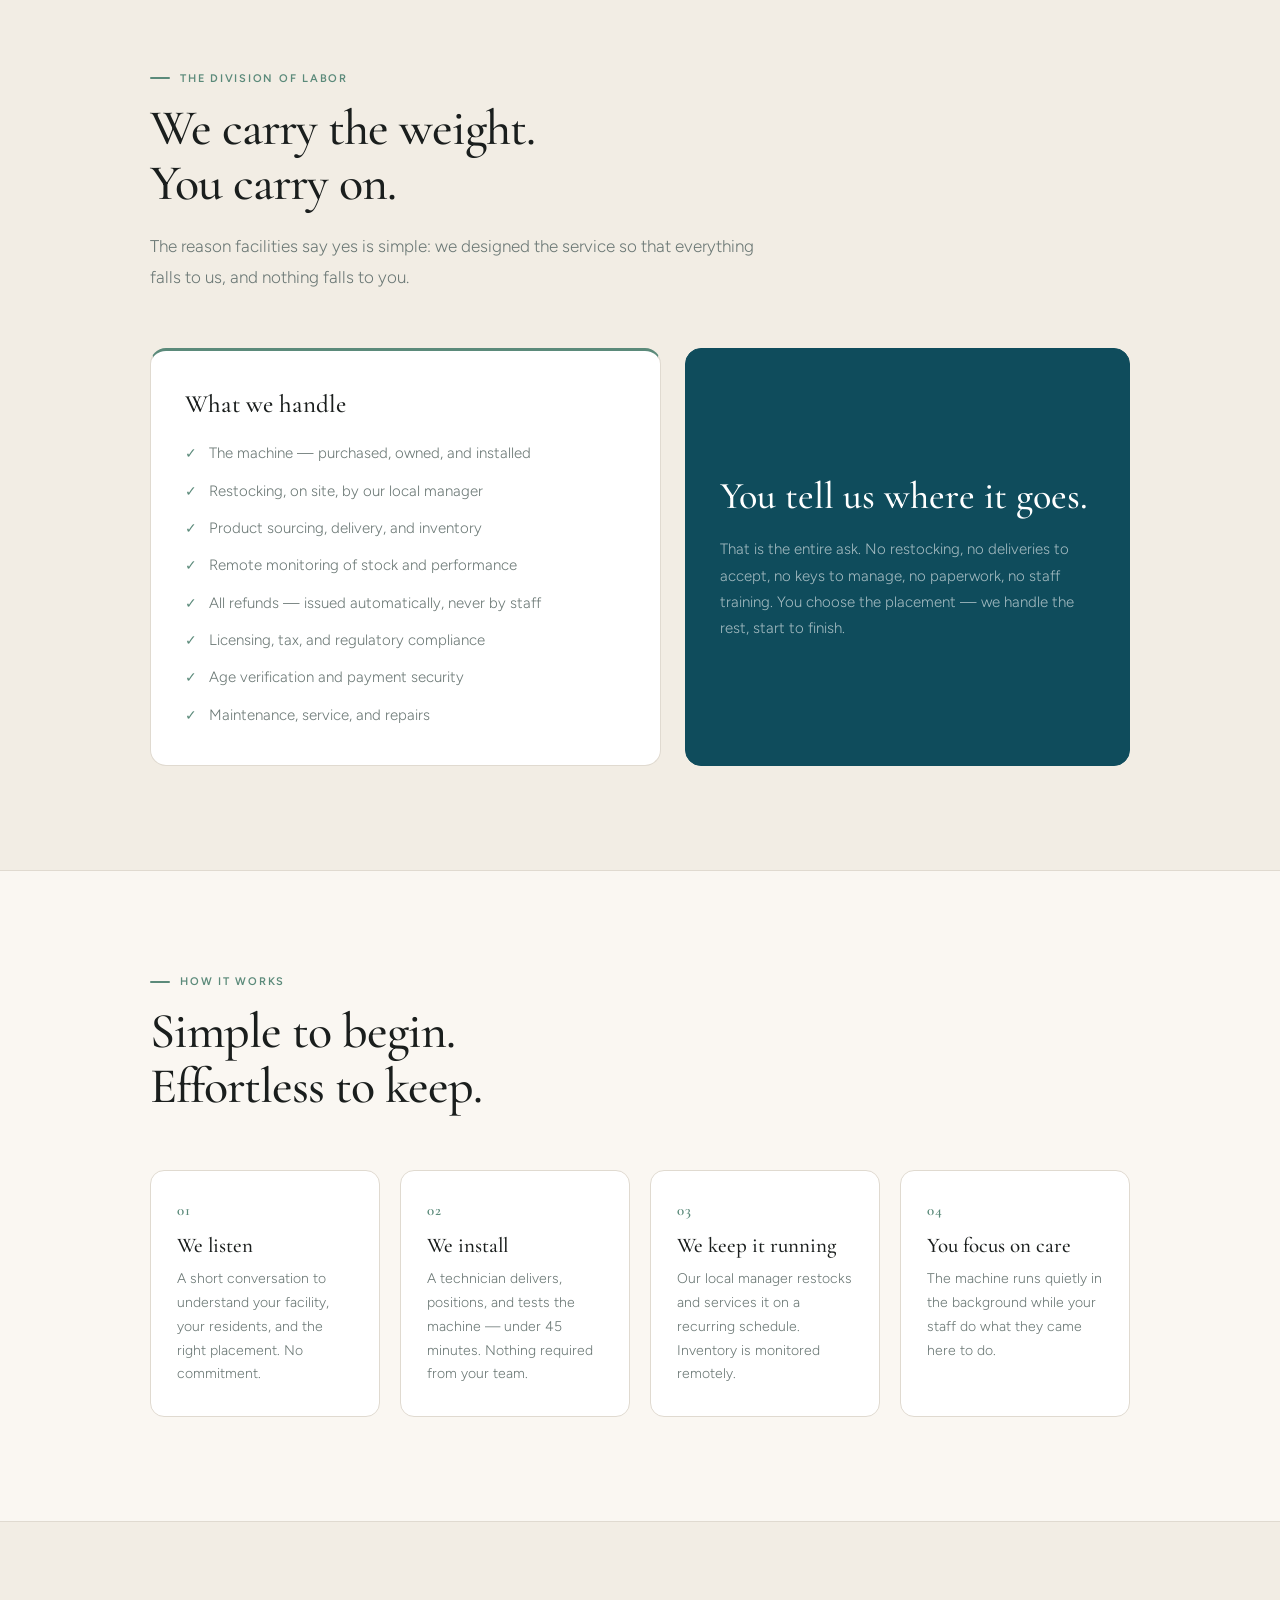
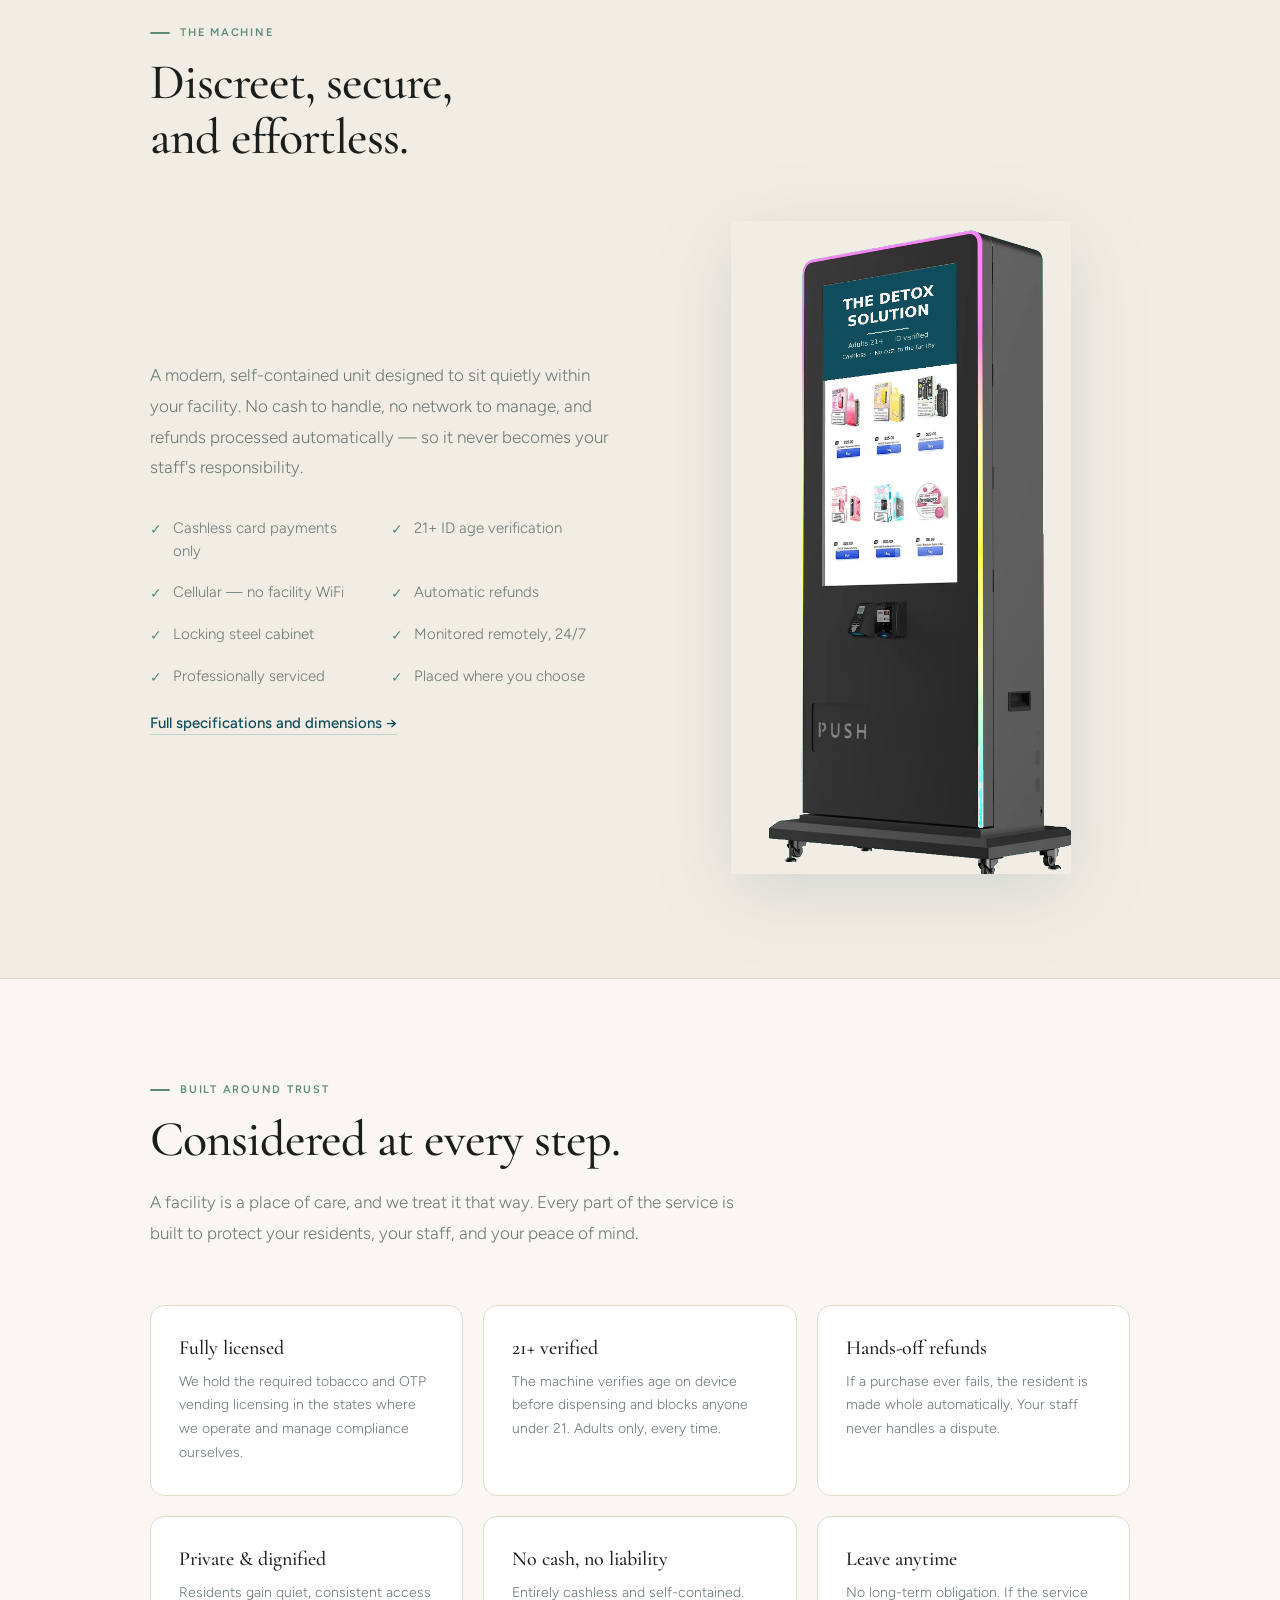
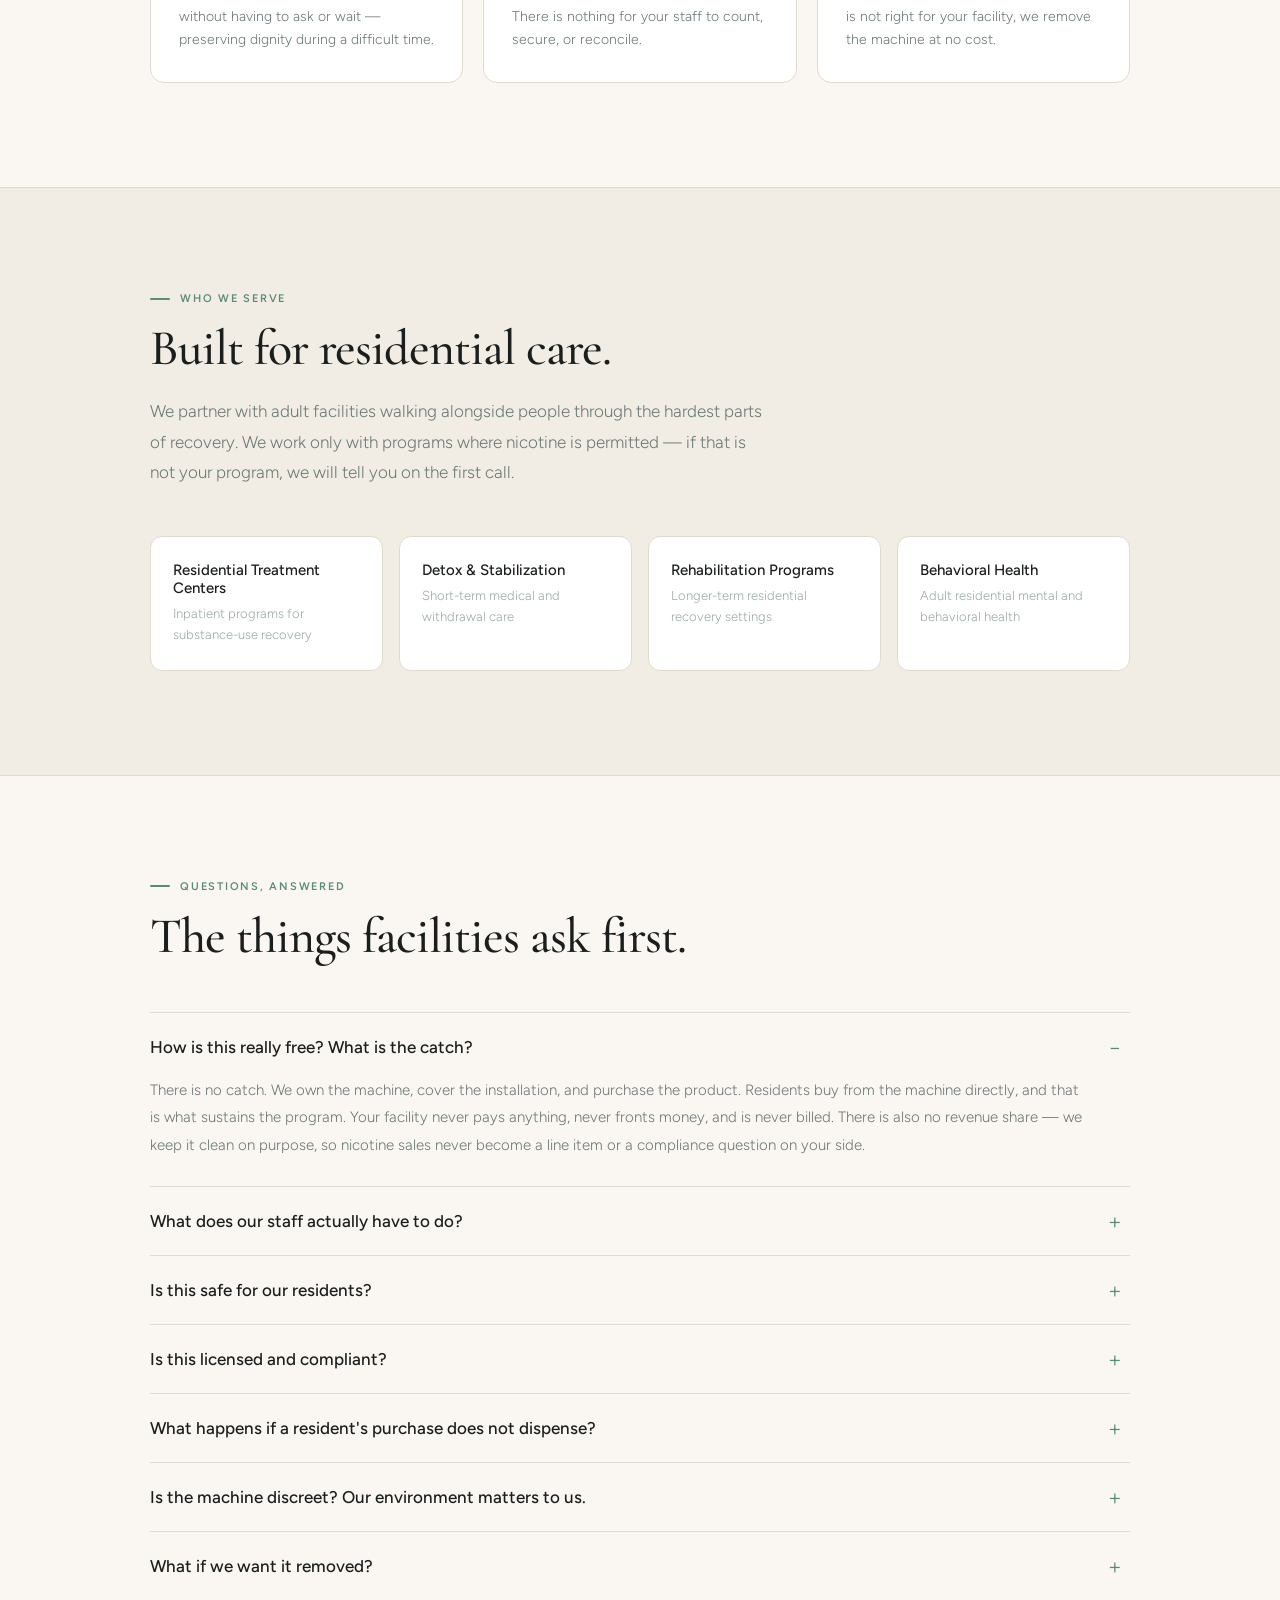
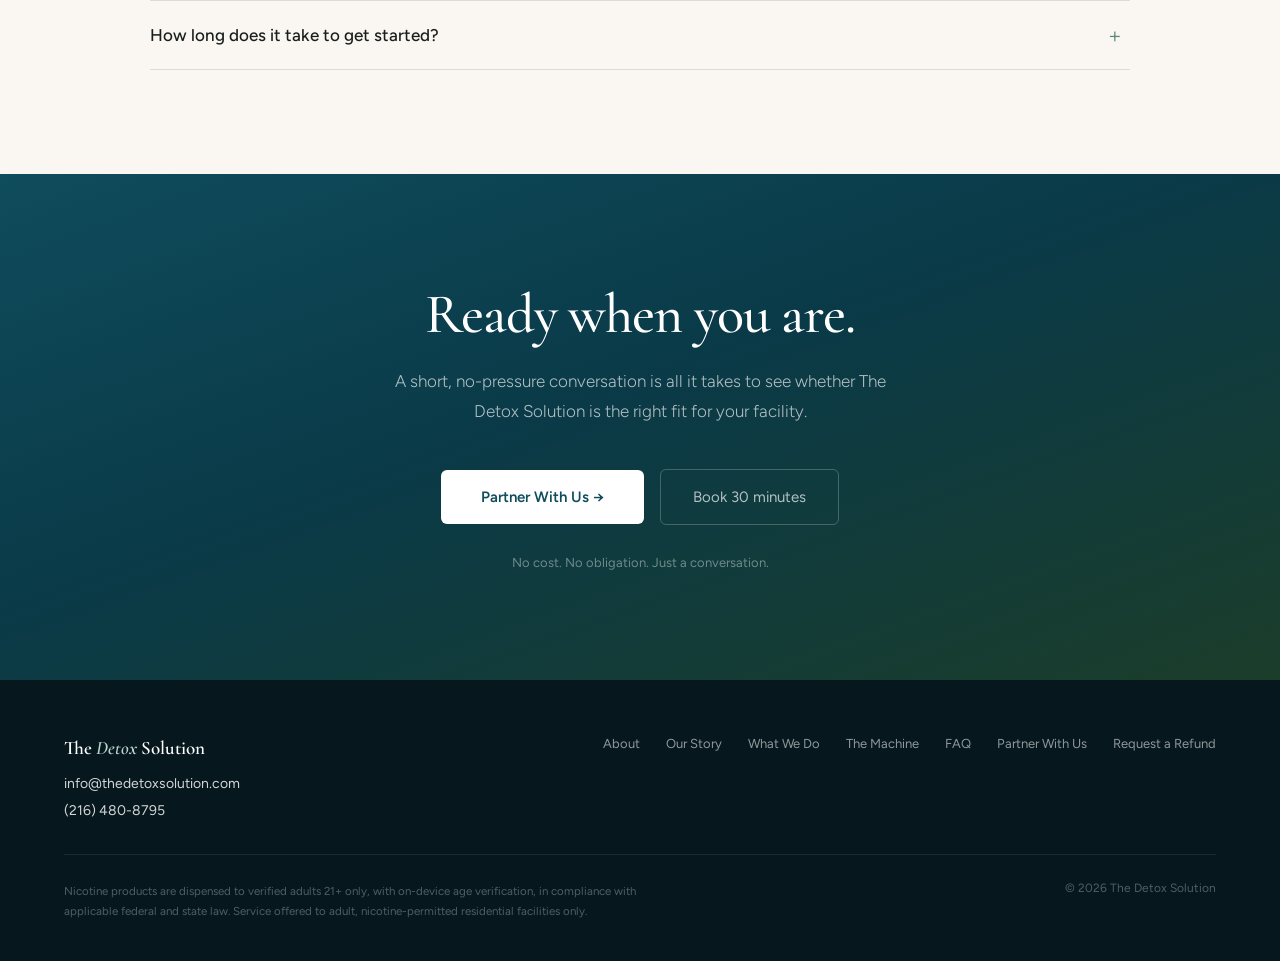
==== commit bd059649: "Add About page with Organization + FAQ schema, sitemap, robots; drop entity from footers" ====
--- a/index.html
+++ b/index.html
@@ -188,6 +188,7 @@
 <nav>
   <a href="index.html" class="nav-logo">The <span>Detox</span> Solution</a>
   <ul class="nav-links">
+    <li><a href="about.html">About</a></li>
     <li><a href="#story">Our Story</a></li>
     <li><a href="#service">What We Do</a></li>
     <li><a href="machine.html">The Machine</a></li>
@@ -474,6 +475,7 @@
       </div>
     </div>
     <div class="foot-links">
+      <a href="about.html">About</a>
       <a href="#story">Our Story</a>
       <a href="#service">What We Do</a>
       <a href="machine.html">The Machine</a>
@@ -484,7 +486,7 @@
   </div>
   <div class="foot-bottom">
     <div class="compliance">Nicotine products are dispensed to verified adults 21+ only, with on-device age verification, in compliance with applicable federal and state law. Service offered to adult, nicotine-permitted residential facilities only.</div>
-    <div class="foot-copy">© 2026 Clear Path Solutions Group LLC</div>
+    <div class="foot-copy">© 2026 The Detox Solution</div>
   </div>
 </footer>
 
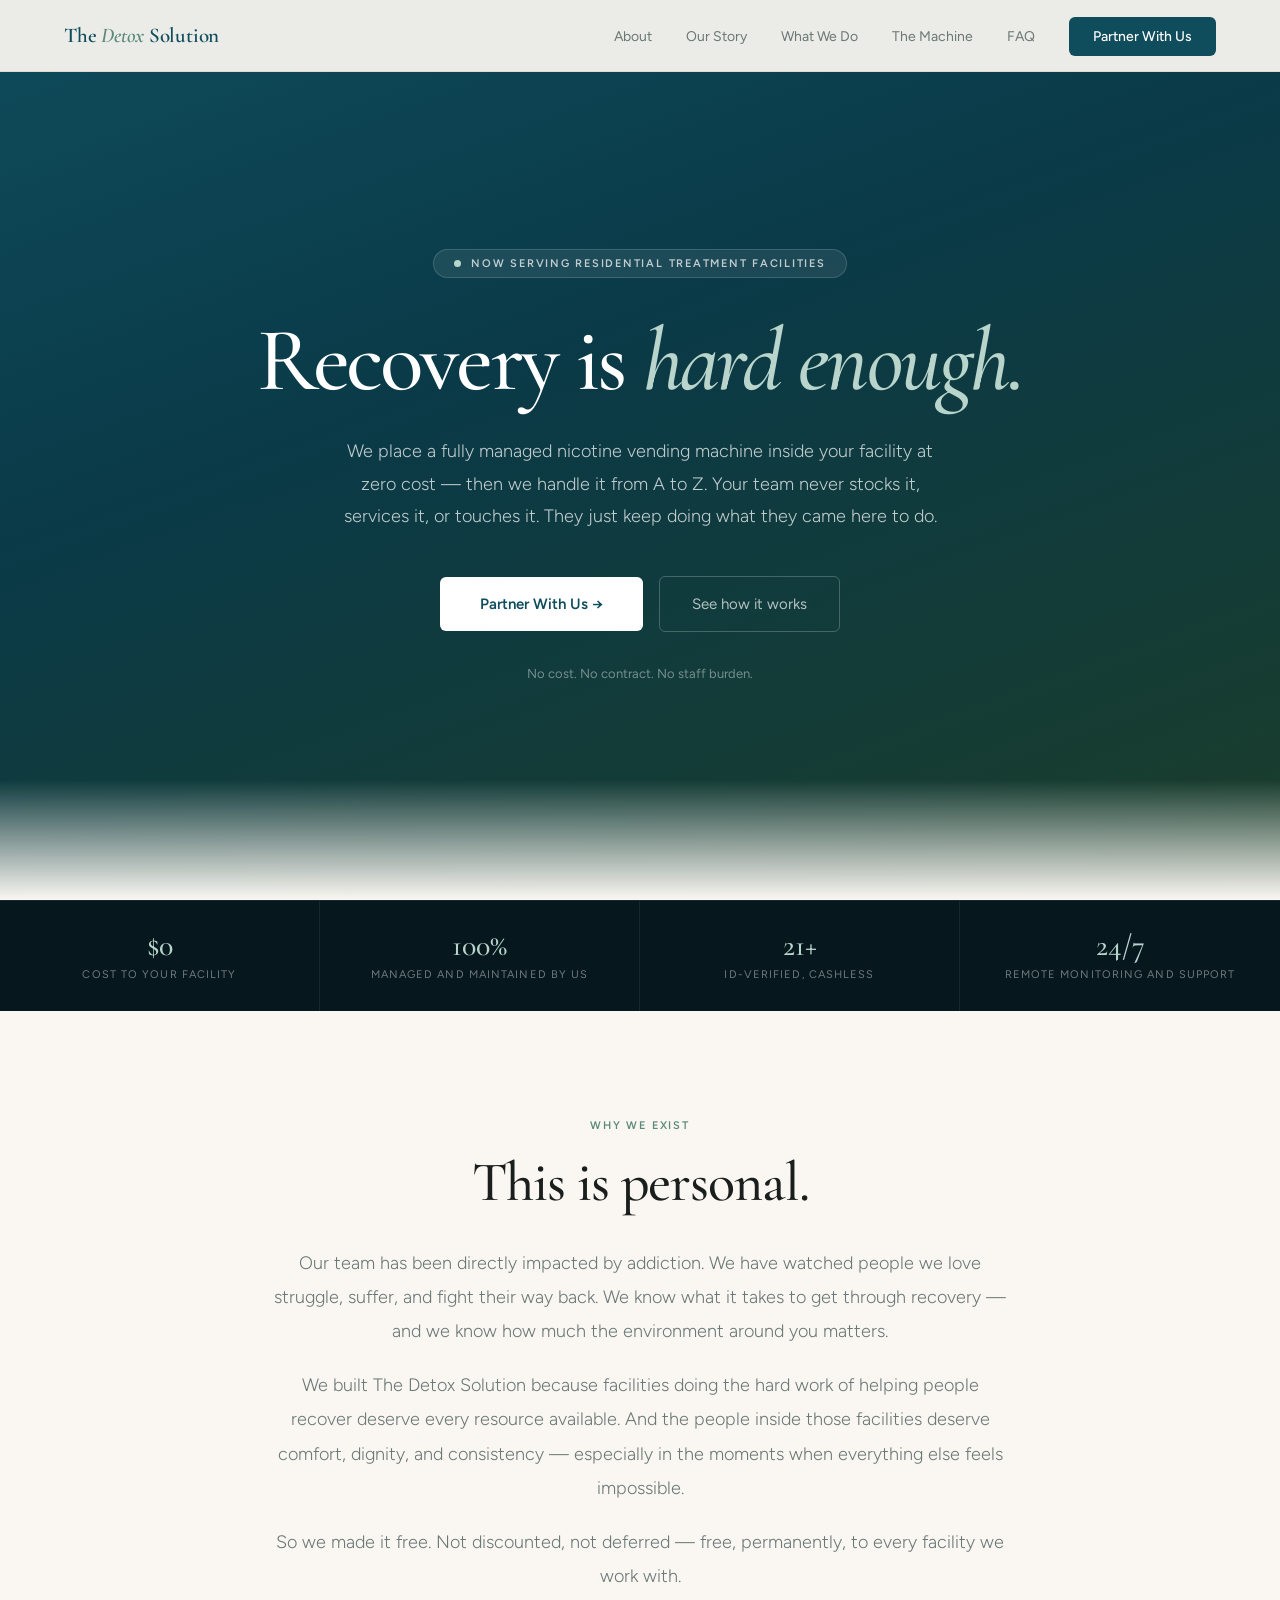
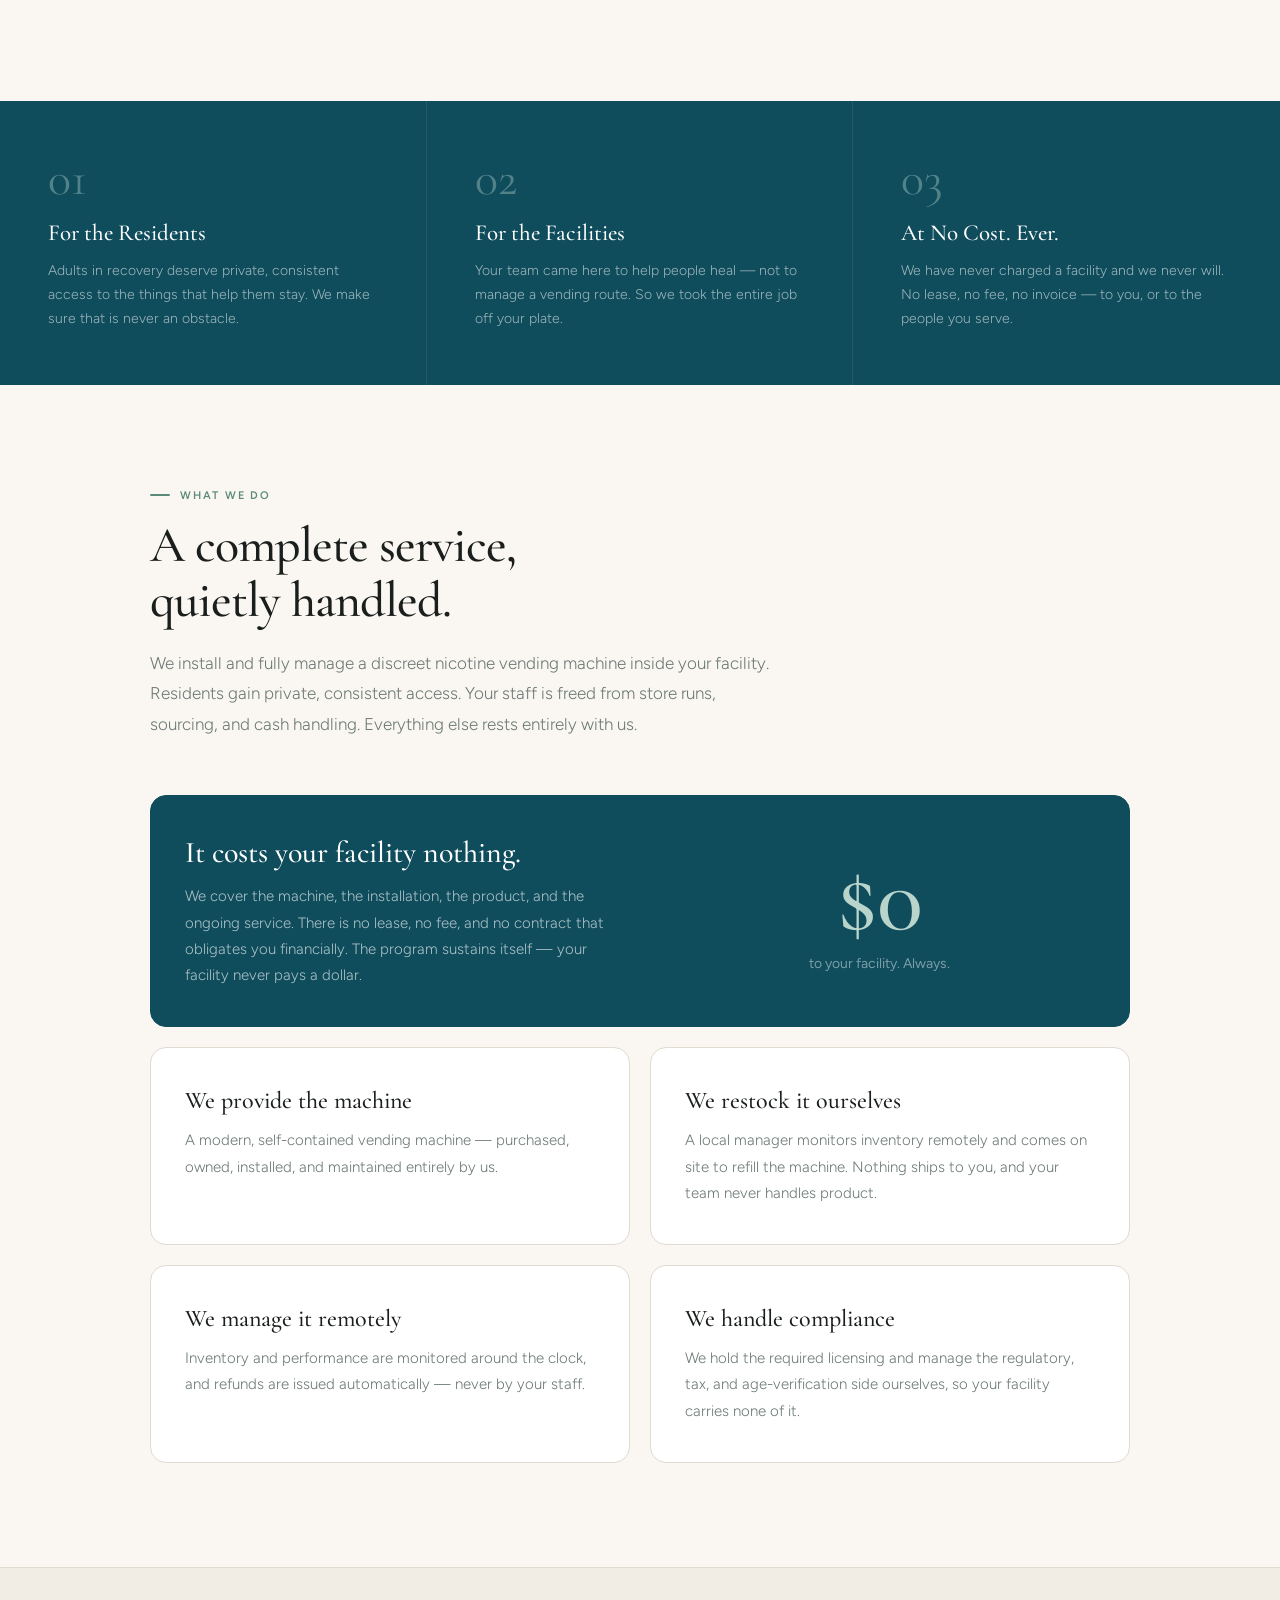
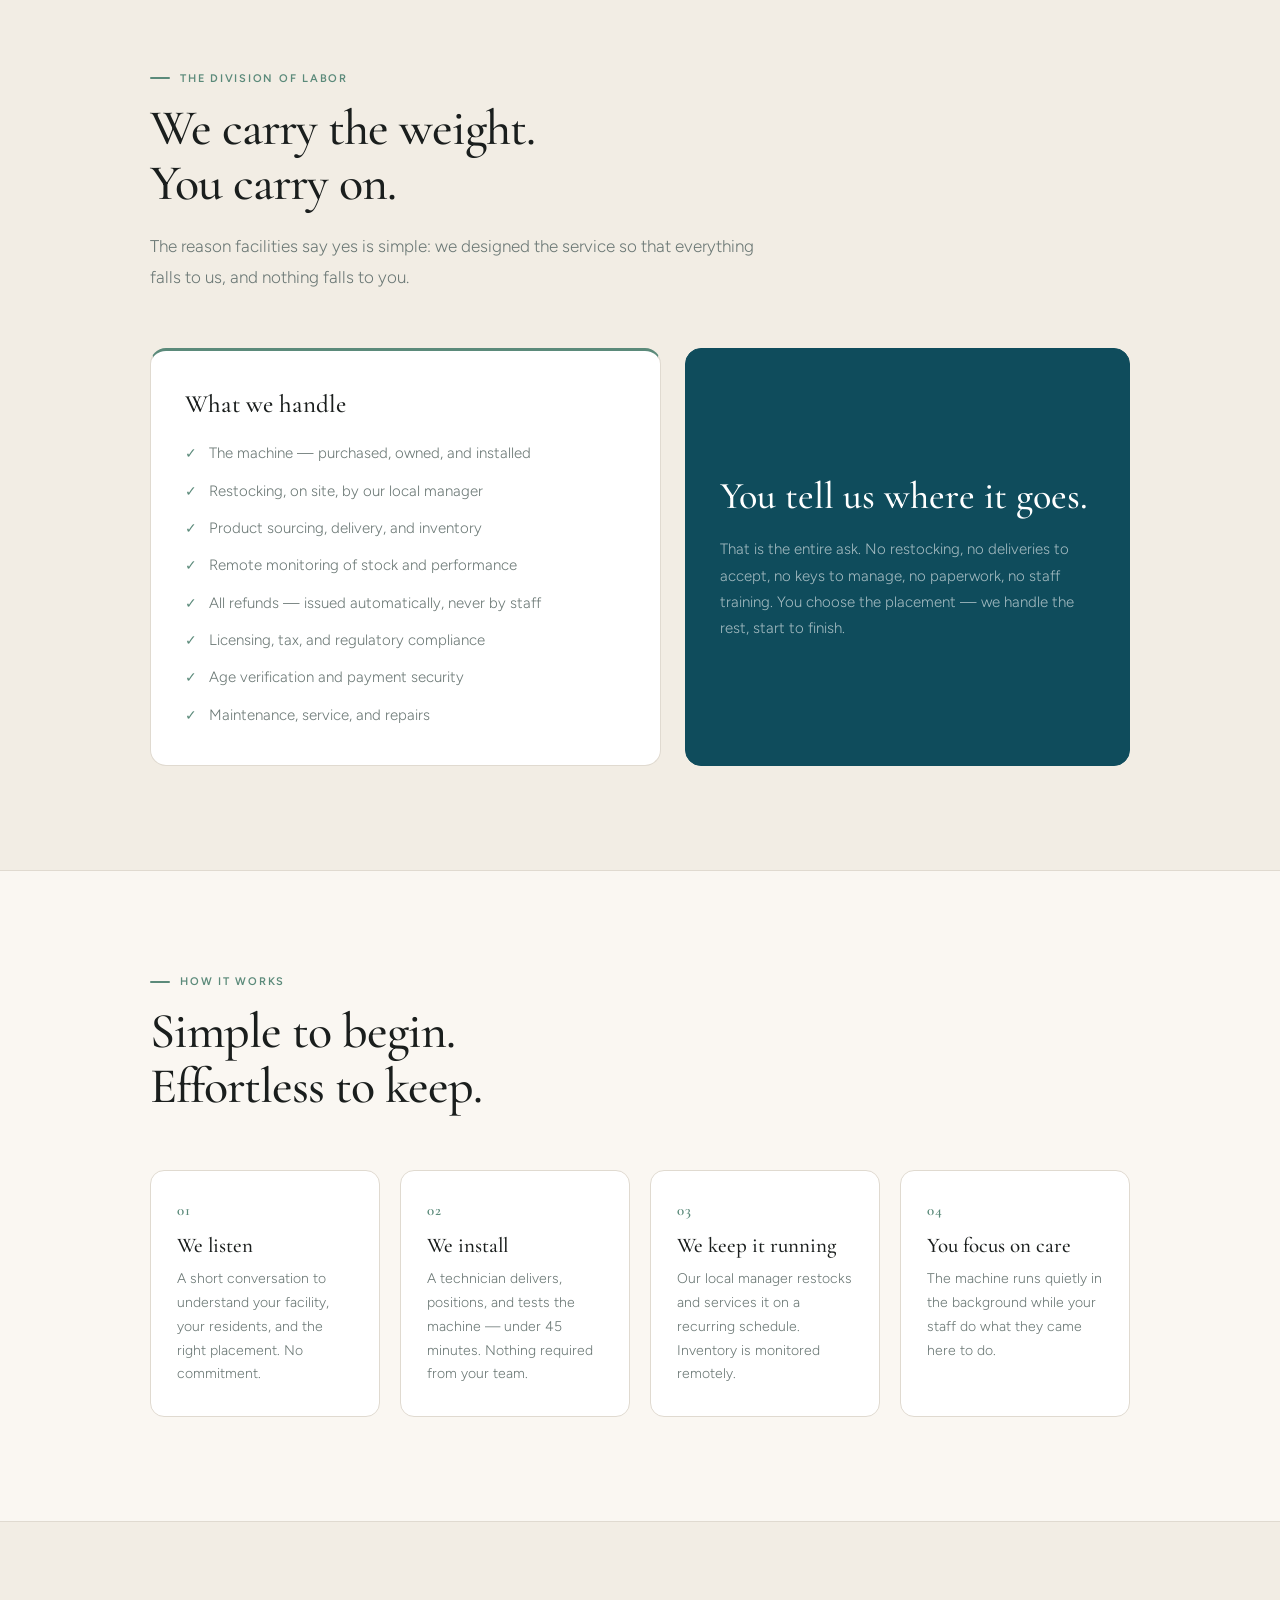
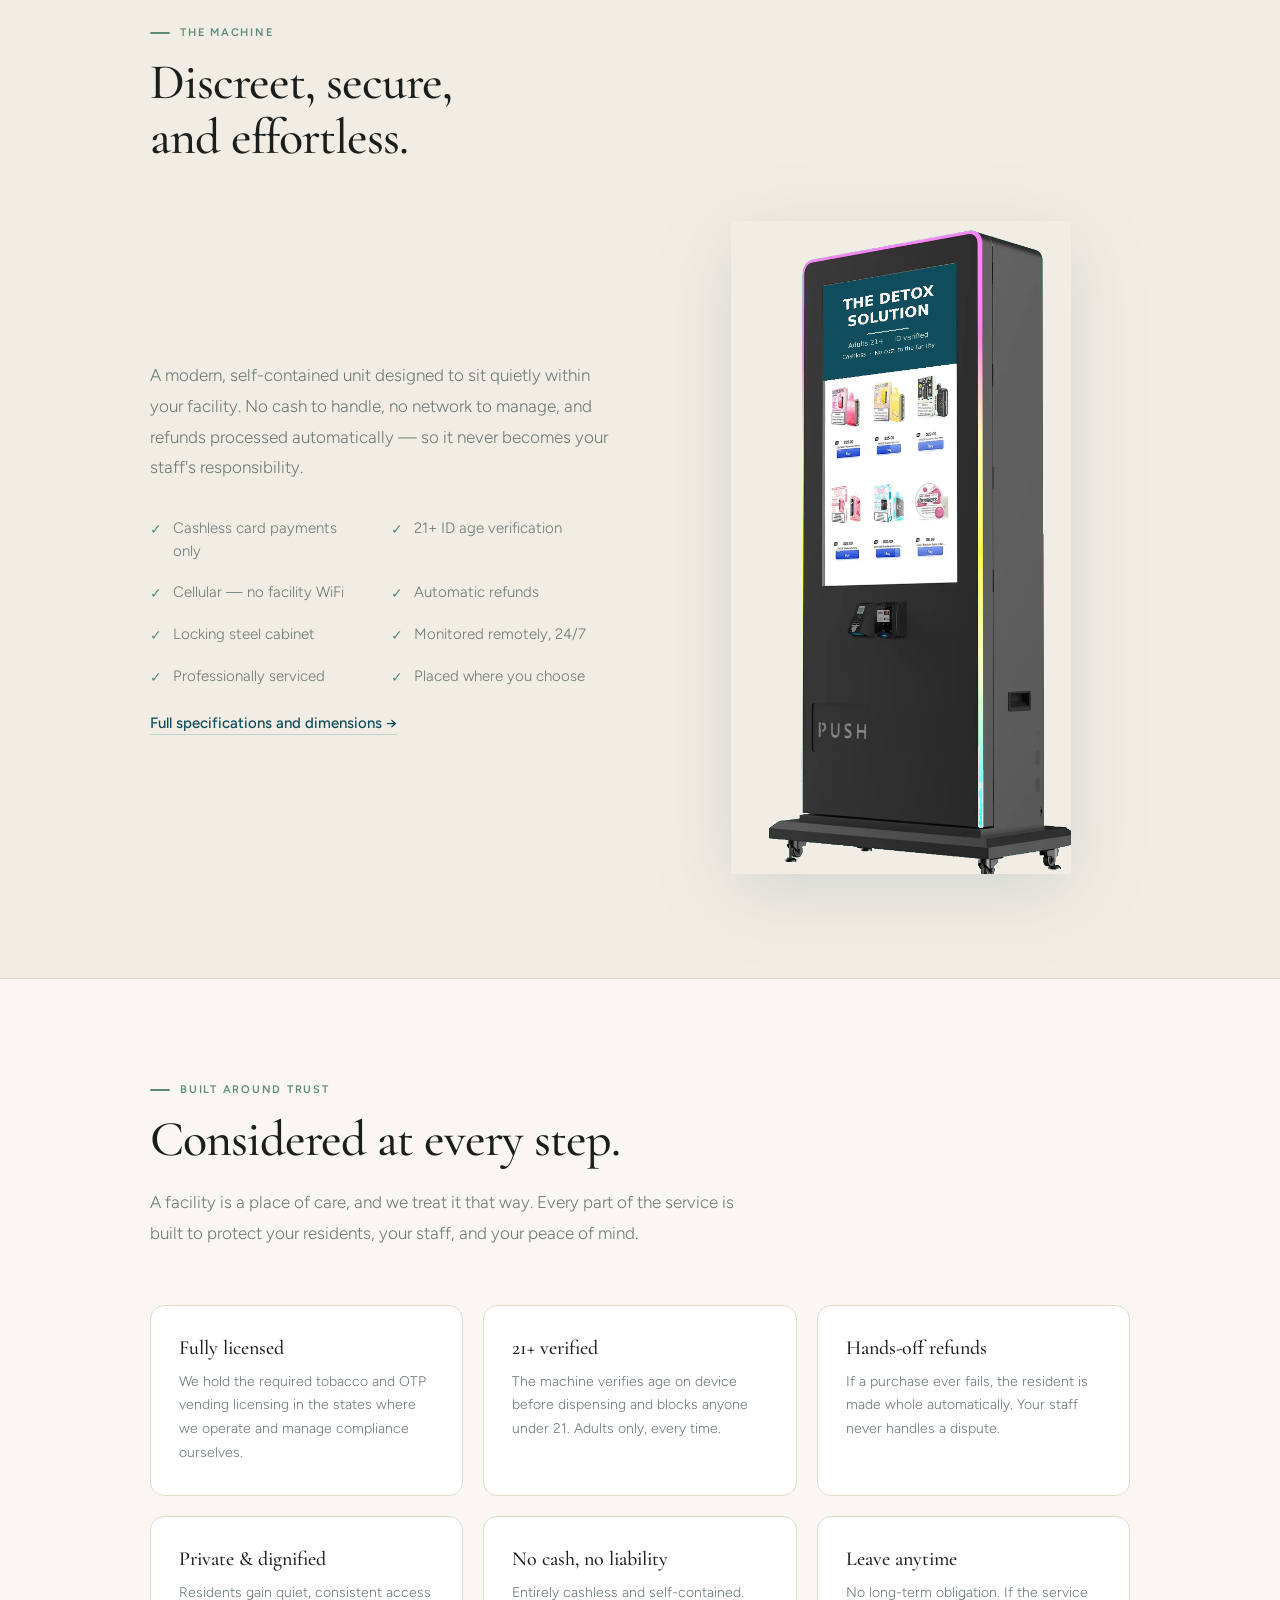
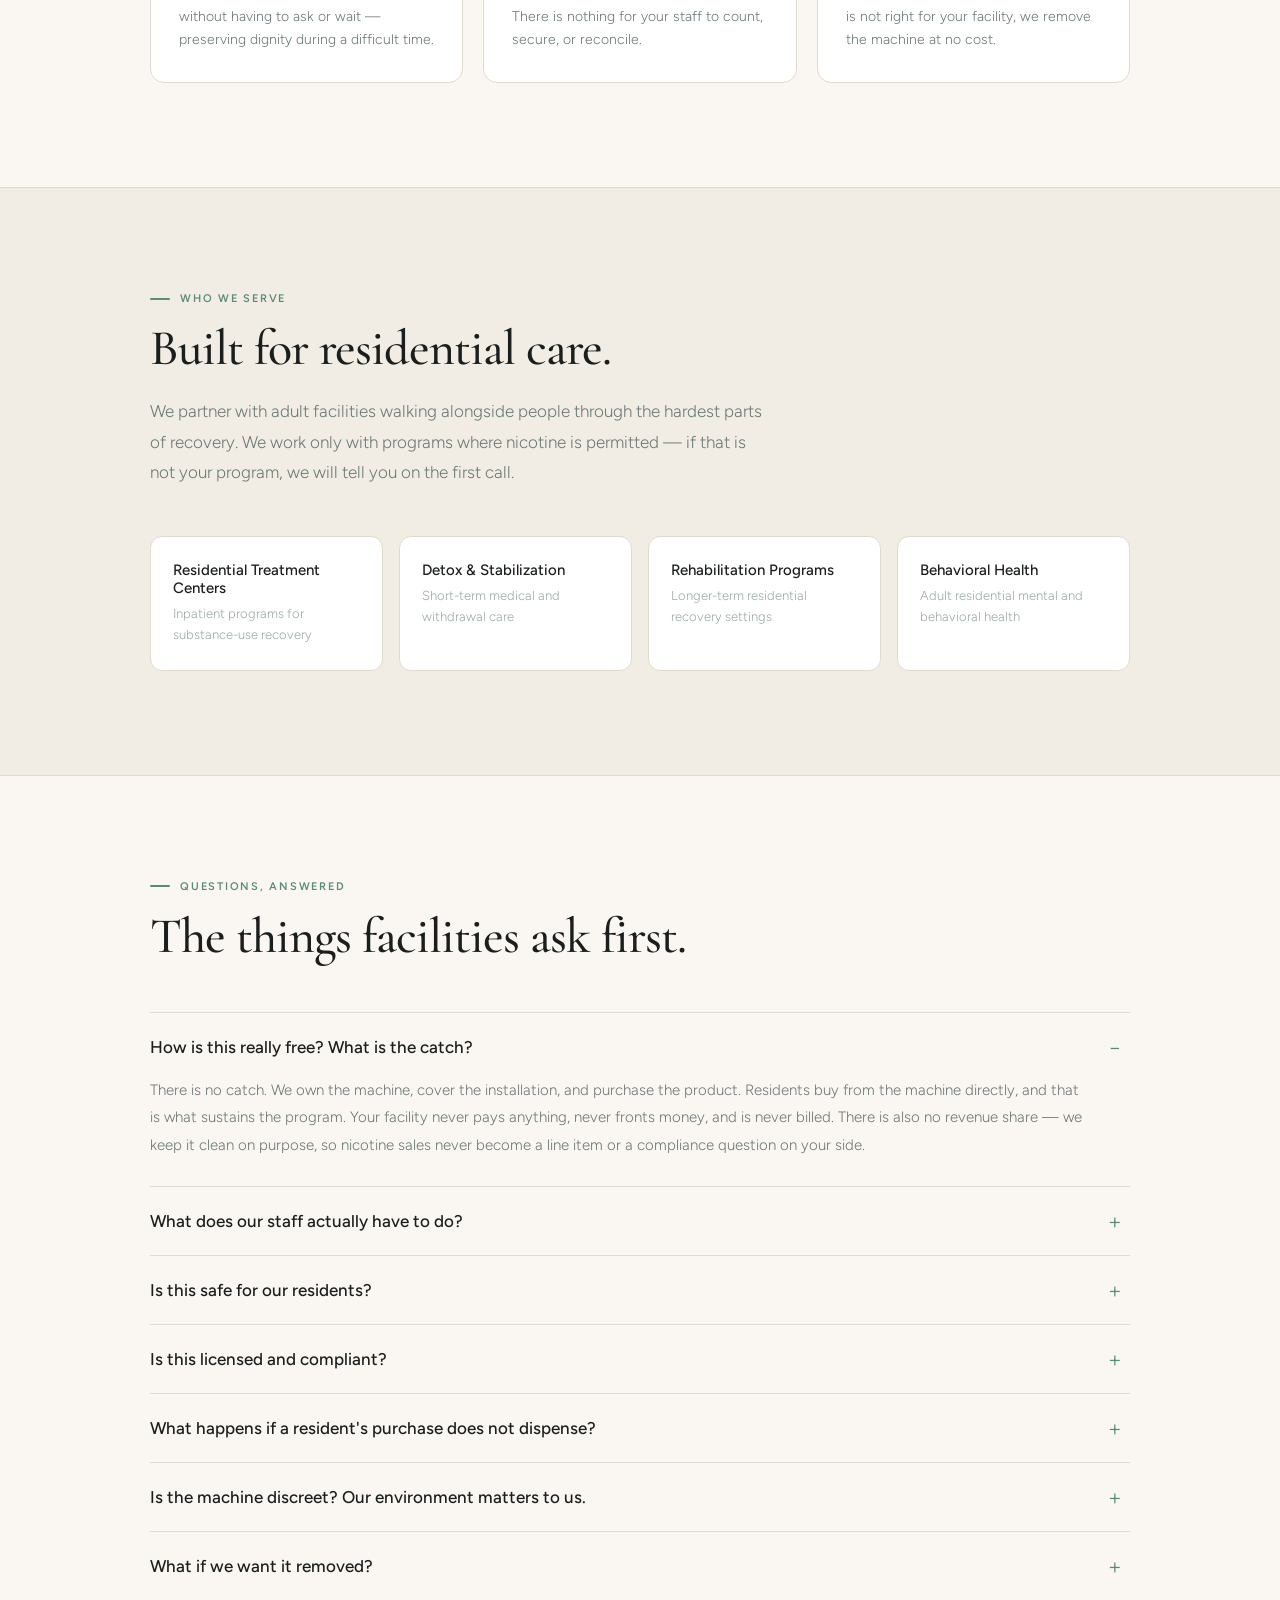
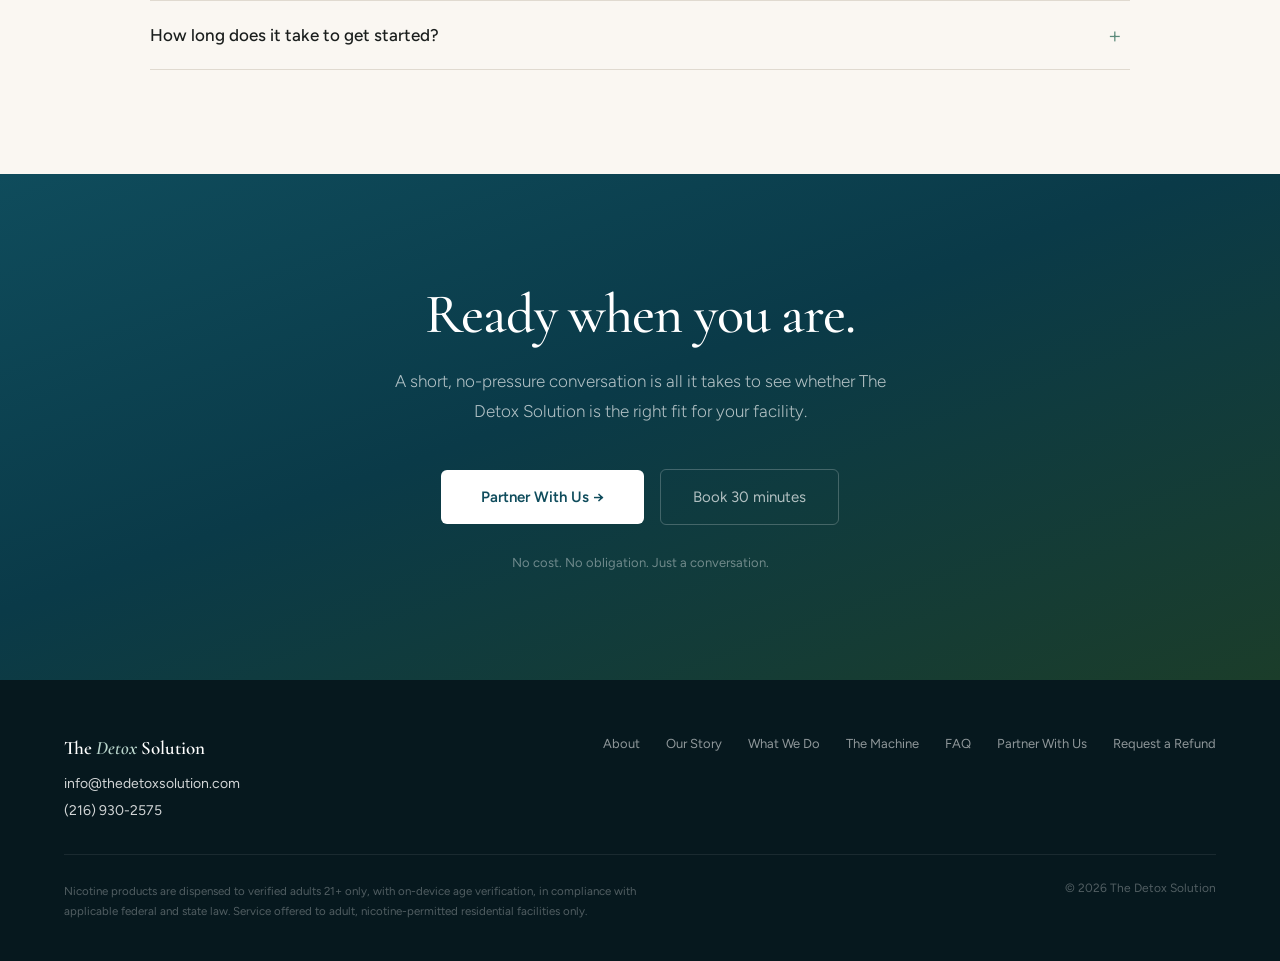
==== commit 2654ee30: "Phone: switch to the Twilio line (216) 930-2575" ====
--- a/index.html
+++ b/index.html
@@ -460,7 +460,7 @@
   <h2>Ready when you are.</h2>
   <p>A short, no-pressure conversation is all it takes to see whether The Detox Solution is the right fit for your facility.</p>
   <a href="contact.html" class="btn-primary">Partner With Us →</a>
-  <a href="https://calendar.app.google/mj5om5JkGy8ckGGw8" class="btn-ghost">Book 30 minutes</a>
+  <a href="https://calendly.com/jacob-thedetoxsolution/30-minute-discovery-call-with-the-detox-solution" class="btn-ghost">Book 30 minutes</a>
   <div class="cta-note">No cost. No obligation. Just a conversation.</div>
 </section>
 
@@ -471,7 +471,7 @@
       <div class="footer-logo">The <span>Detox</span> Solution</div>
       <div class="foot-contact" style="margin-top:12px;">
         <a href="mailto:info@thedetoxsolution.com">info@thedetoxsolution.com</a><br/>
-        <a href="tel:2164808795">(216) 480-8795</a>
+        <a href="tel:2169302575">(216) 930-2575</a>
       </div>
     </div>
     <div class="foot-links">
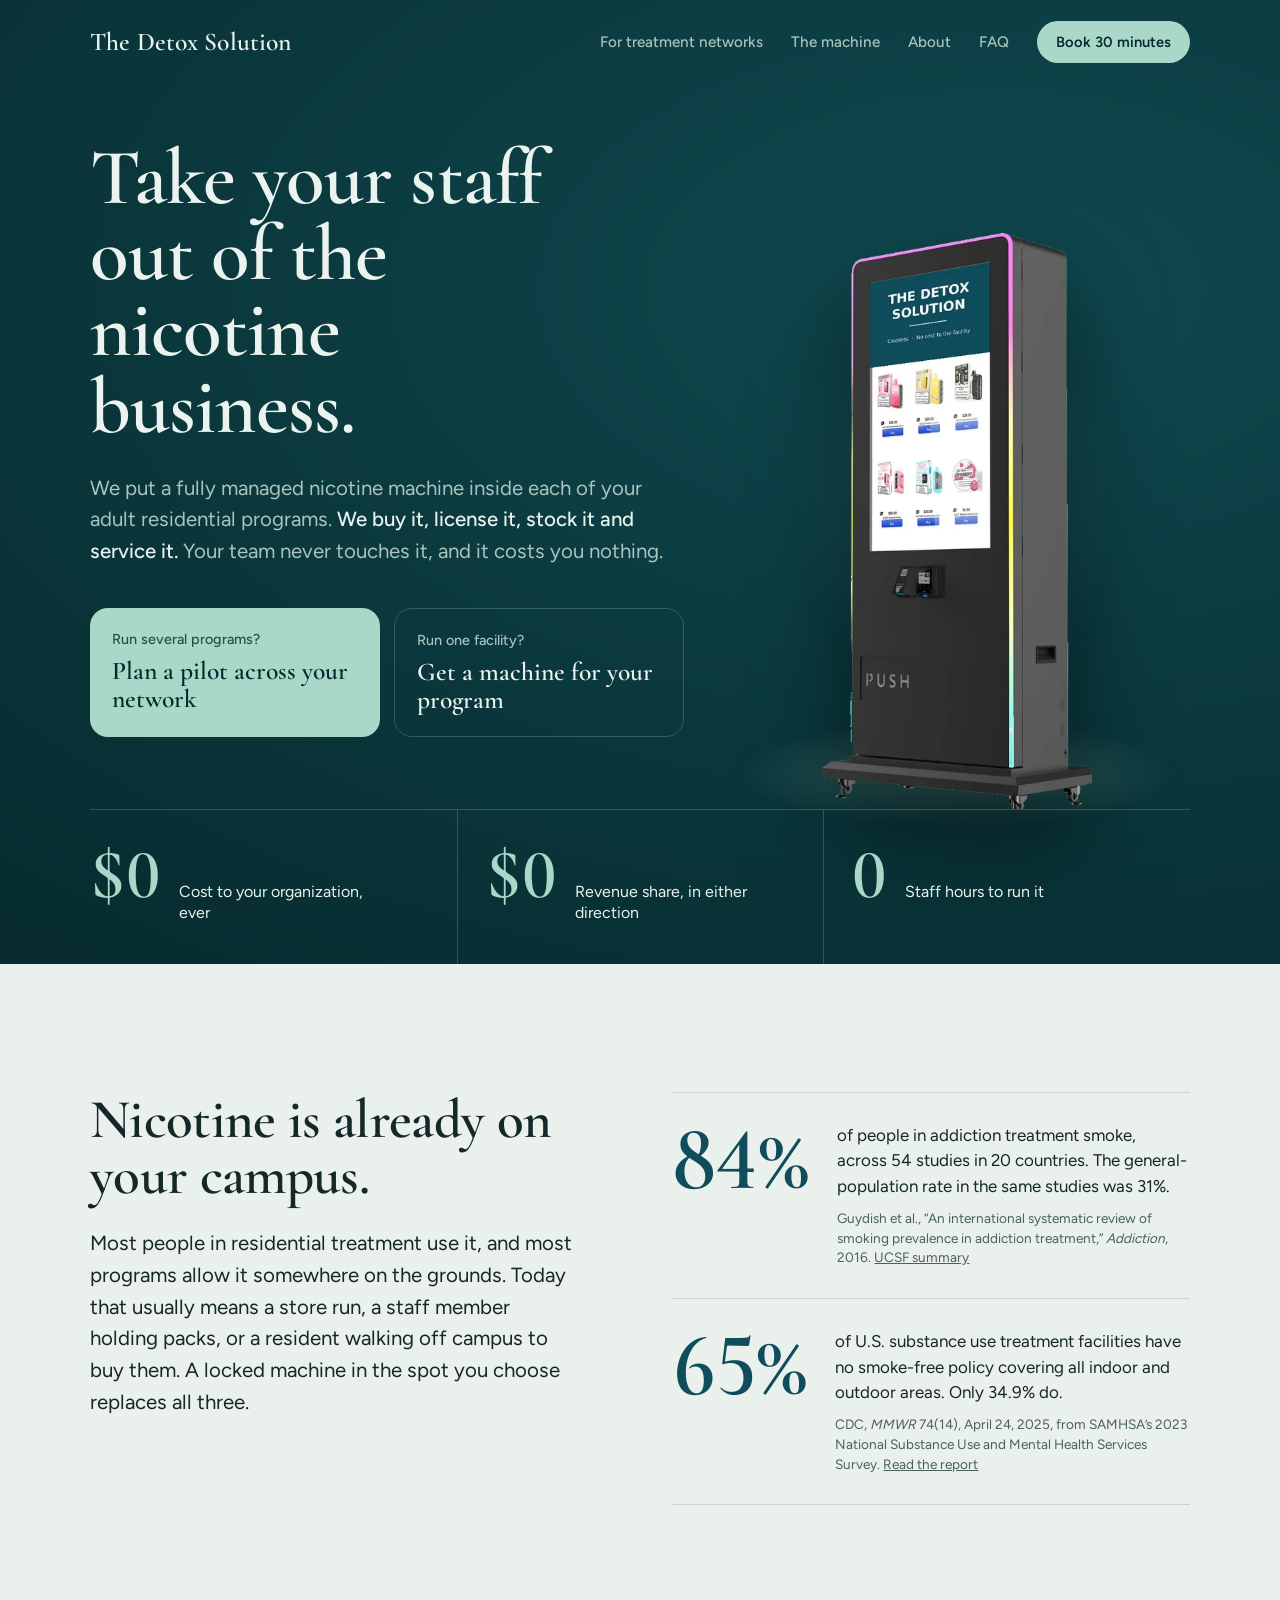
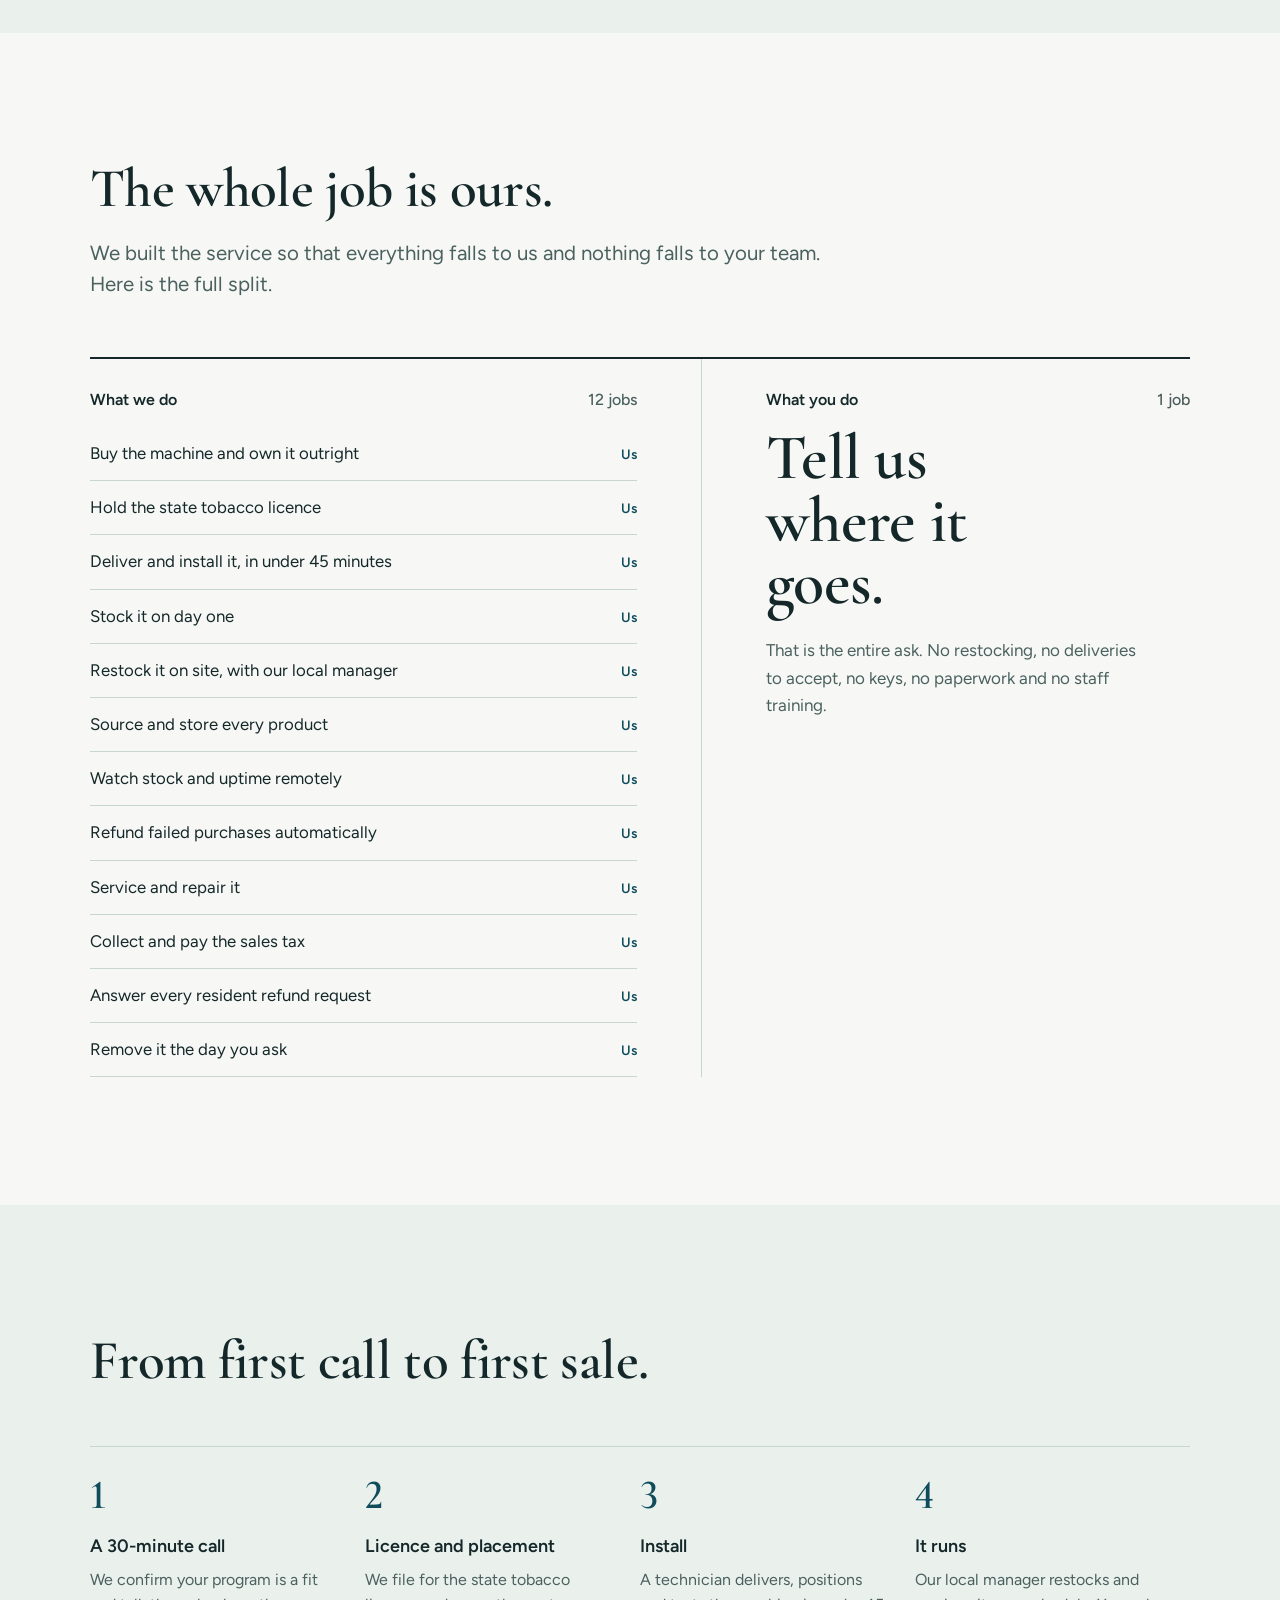
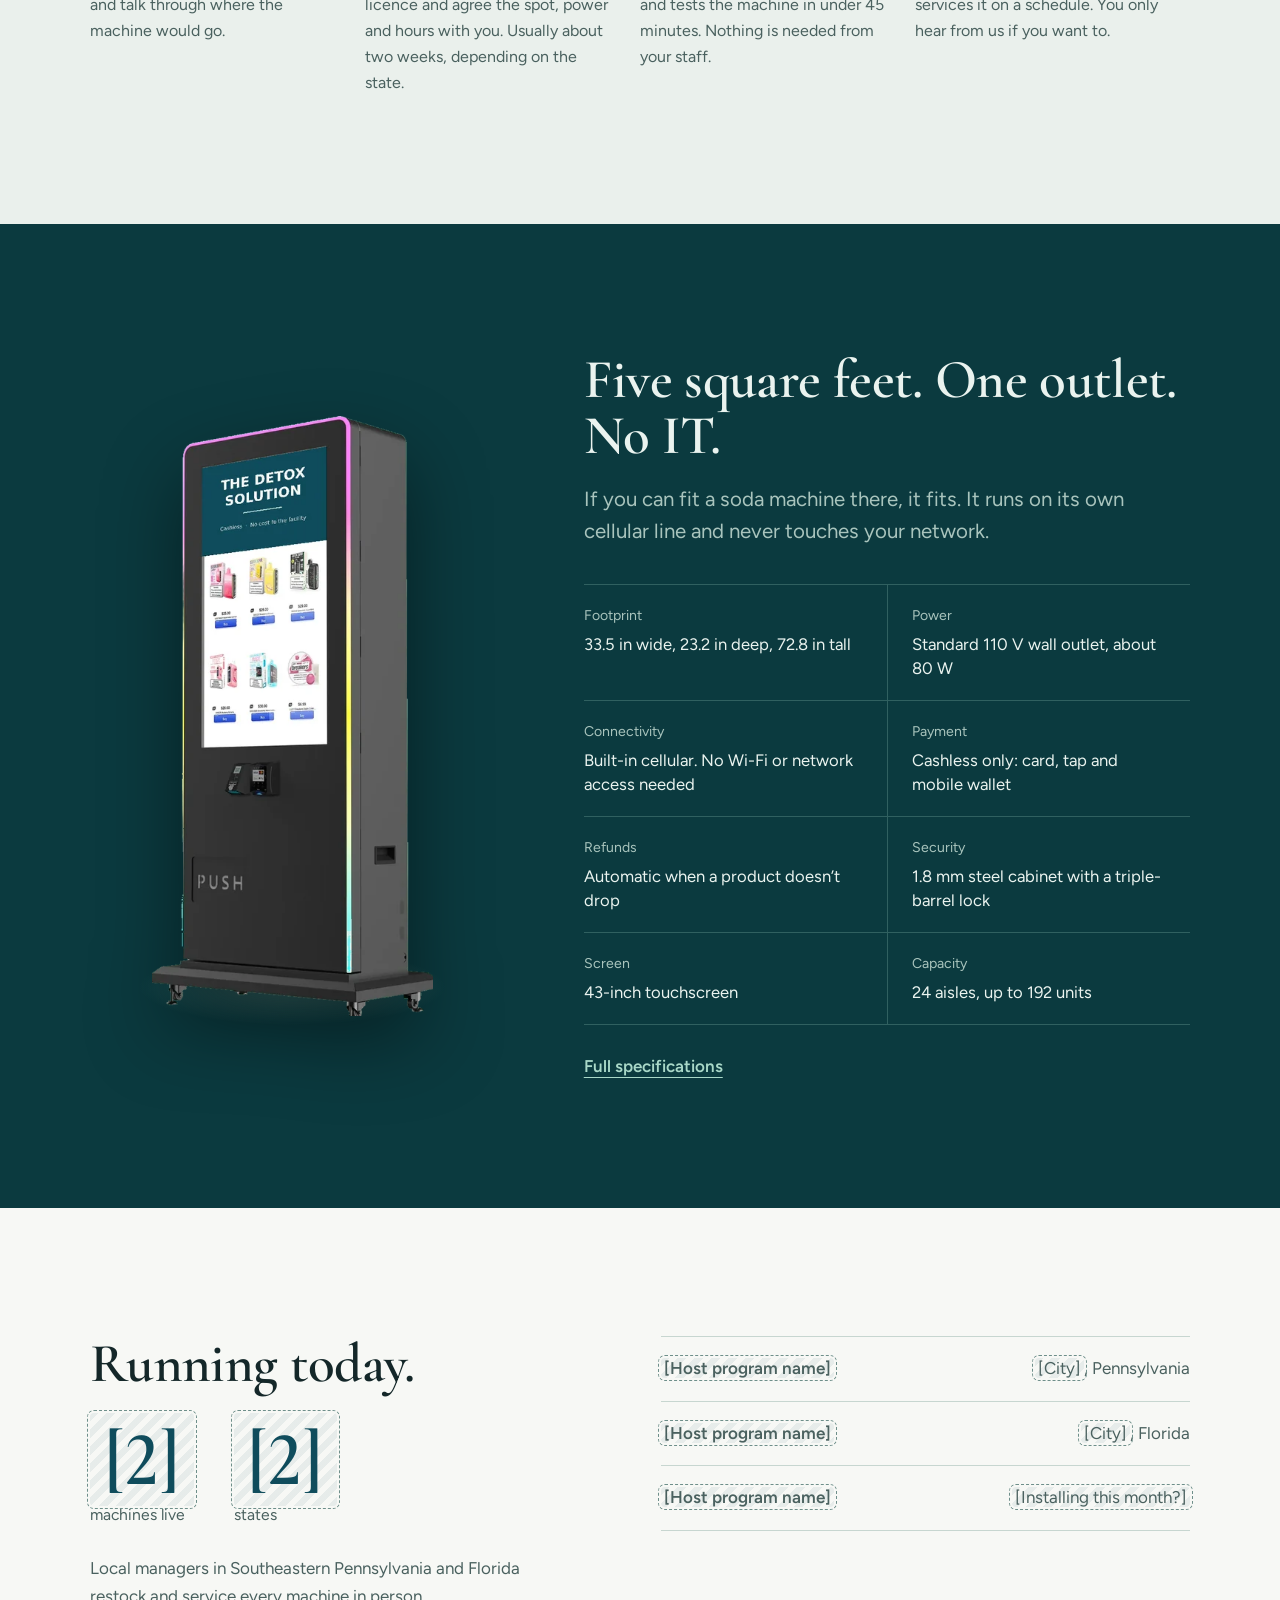
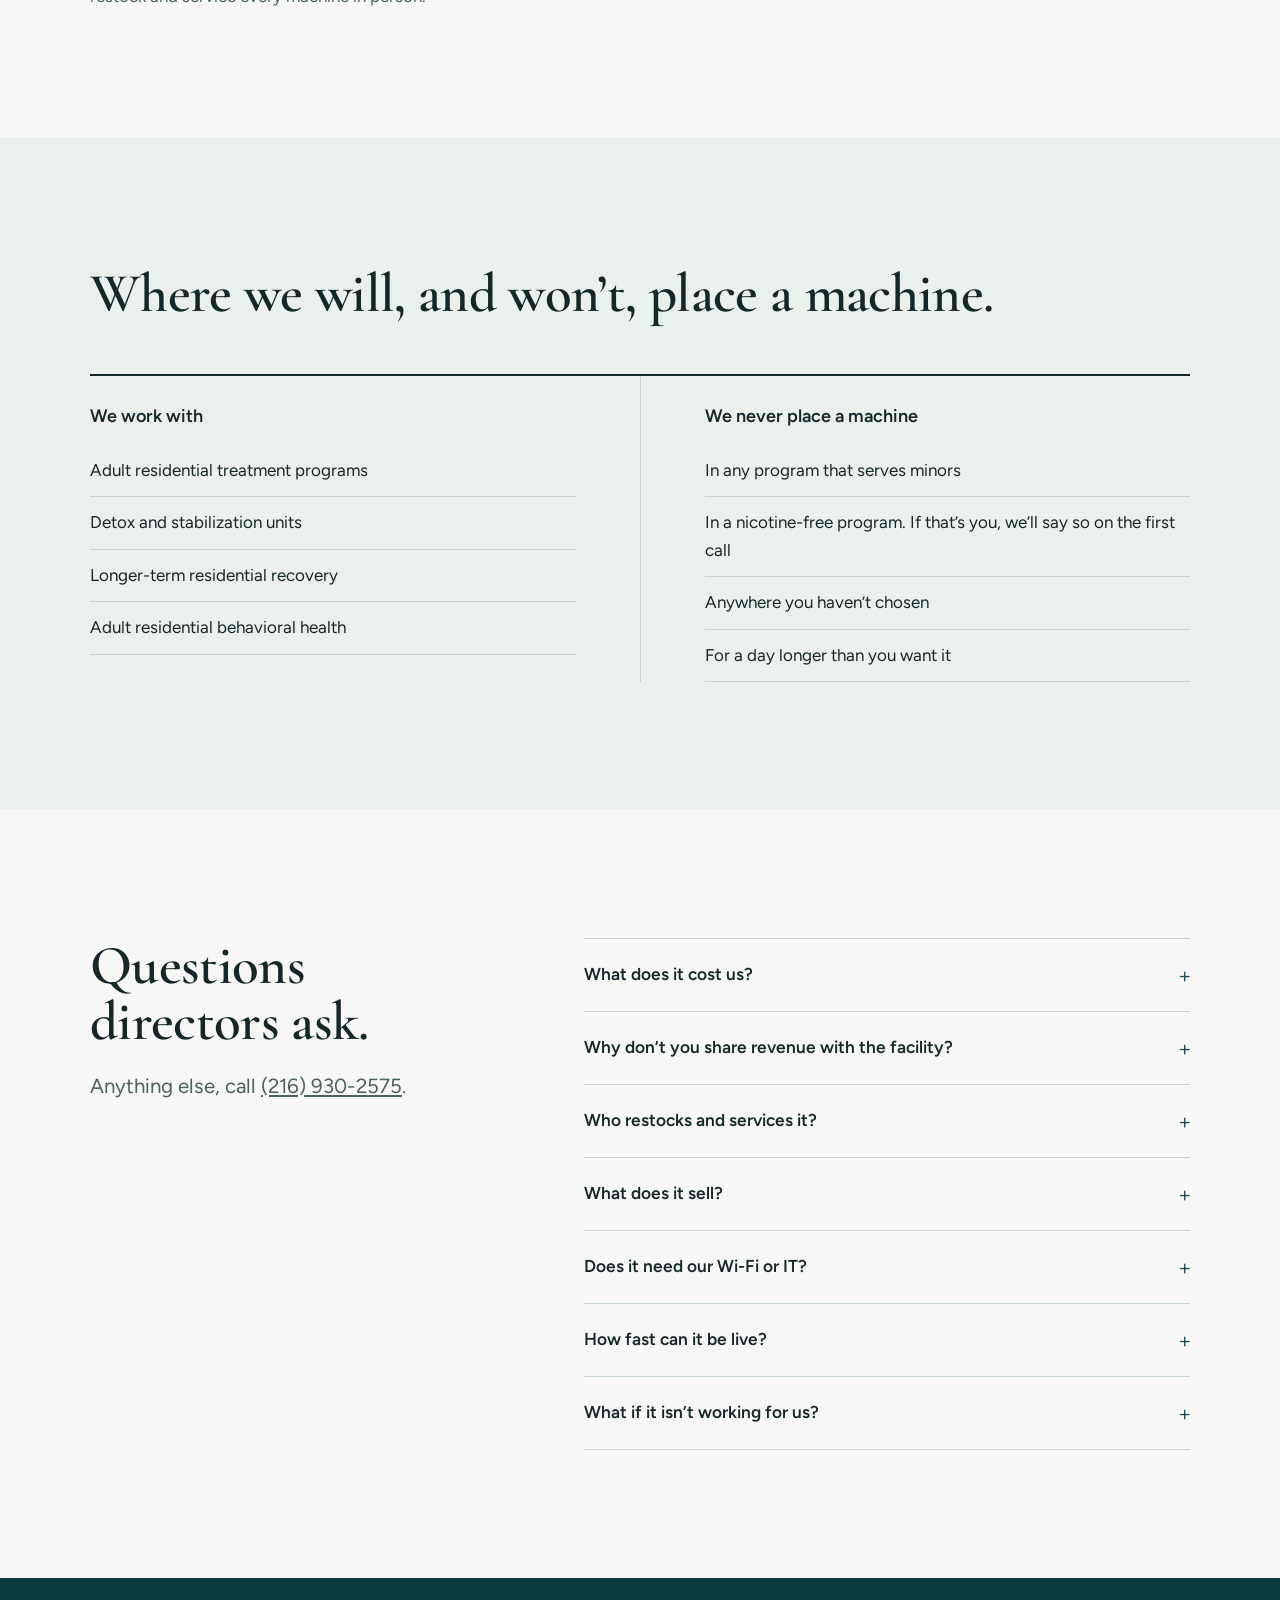
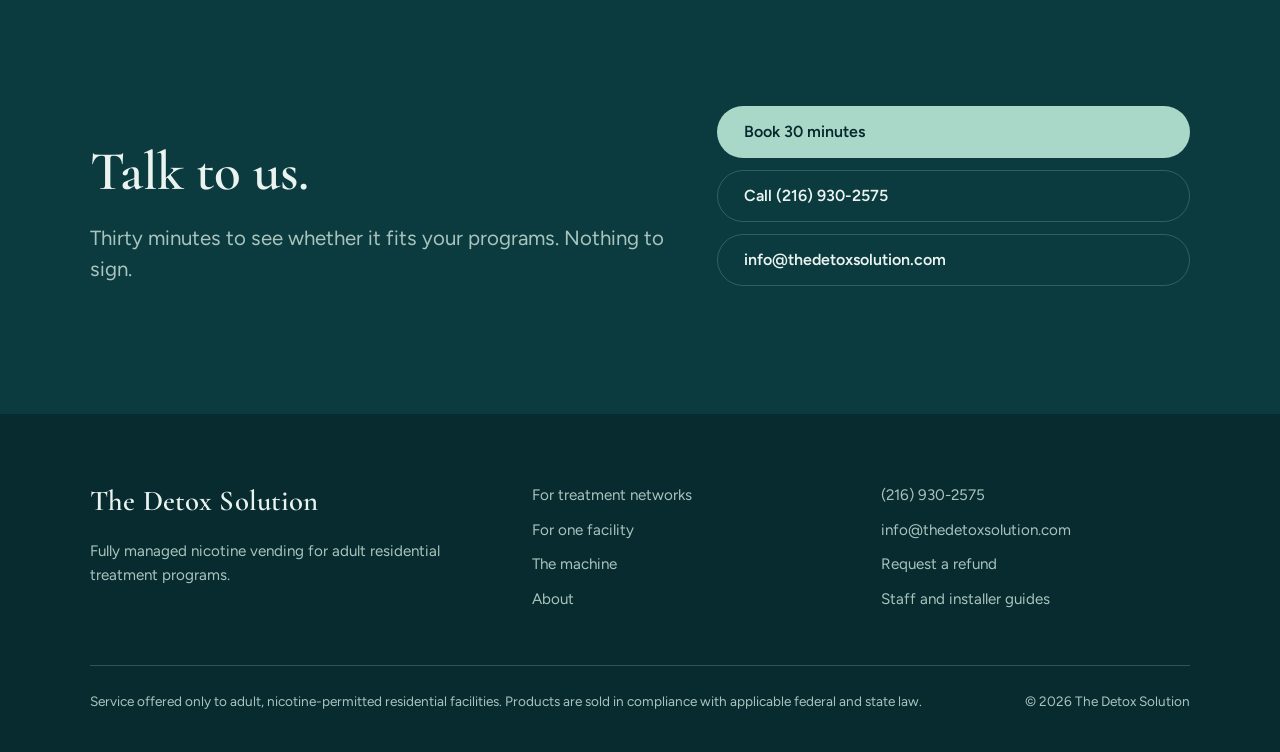
==== commit a09b870c: "Redesign: two-path home, new /networks exec page, restyled machine/about/contact - Home: 'Take your " ====
--- a/index.html
+++ b/index.html
@@ -1,494 +1,277 @@
 <!DOCTYPE html>
 <html lang="en">
 <head>
-<meta charset="UTF-8"/>
-<link rel="icon" type="image/svg+xml" href="data:image/svg+xml,%3Csvg xmlns='http://www.w3.org/2000/svg' viewBox='0 0 100 100'%3E%3Crect width='100' height='100' rx='22' fill='%230F4C5C'/%3E%3Ctext x='50' y='66' font-family='Georgia,serif' font-weight='600' font-size='46' fill='%23B8D4CB' text-anchor='middle'%3EDS%3C/text%3E%3C/svg%3E"/>
-<meta name="viewport" content="width=device-width, initial-scale=1.0"/>
-<title>The Detox Solution — Supporting Recovery, One Facility at a Time</title>
-<meta name="description" content="A fully managed nicotine vending service for residential treatment facilities, at no cost. We own the machine, restock it, service it, and carry the compliance. Your facility does nothing but tell us where it goes."/>
-<link href="https://fonts.googleapis.com/css2?family=Cormorant+Garamond:ital,wght@0,400;0,500;0,600;1,400;1,500&family=Figtree:wght@300;400;500;600&display=swap" rel="stylesheet"/>
-<style>
-  *,*::before,*::after{ box-sizing:border-box; margin:0; padding:0; }
-  :root{
-    --cream:#FAF7F2; --cream2:#F2EDE4; --white:#FFFFFF;
-    --teal:#0F4C5C; --teal2:#0A3A48; --teal3:#06181E;
-    --sage:#5B8A7A; --sage-light:#E8F0ED; --sage-mid:#B8D4CB;
-    --ink:#1A1E1D; --muted:#6B7875; --light-muted:#9BAAA5;
-    --border:#E0DAD0; --border2:#C8C0B4; --warm:#C17F3E;
-    --serif:'Cormorant Garamond',Georgia,serif; --sans:'Figtree',sans-serif;
-  }
-  html{ scroll-behavior:smooth; }
-  body{ background:var(--cream); color:var(--ink); font-family:var(--sans); overflow-x:hidden; -webkit-font-smoothing:antialiased; }
-  a{ text-decoration:none; color:inherit; }
-
-  /* NAV */
-  nav{ position:fixed; top:0; left:0; right:0; z-index:100; display:flex; align-items:center; justify-content:space-between; padding:0 64px; height:72px; background:rgba(250,247,242,0.94); backdrop-filter:blur(16px); border-bottom:1px solid var(--border); }
-  .nav-logo{ font-family:var(--serif); font-size:21px; font-weight:600; color:var(--teal); letter-spacing:-0.01em; }
-  .nav-logo span{ font-style:italic; color:var(--sage); }
-  .nav-links{ display:flex; align-items:center; gap:34px; list-style:none; }
-  .nav-links a{ color:var(--muted); font-size:14px; transition:color .2s; }
-  .nav-links a:hover{ color:var(--ink); }
-  .nav-cta{ background:var(--teal) !important; color:var(--white) !important; padding:11px 24px !important; border-radius:6px !important; font-weight:500 !important; transition:background .2s !important; }
-  .nav-cta:hover{ background:var(--teal2) !important; }
-  @media(max-width:860px){ nav{padding:0 24px;} .nav-links li:not(.nav-cta-li){display:none;} }
-
-  /* HERO */
-  .hero{ min-height:100vh; display:flex; align-items:center; justify-content:center; text-align:center; padding:150px 24px 120px; position:relative; overflow:hidden; }
-  .hero::before{ content:''; position:absolute; inset:0; background:linear-gradient(160deg,#0F4C5C 0%,#0A3A48 40%,#1B3D2A 100%); z-index:0; }
-  .hero::after{ content:''; position:absolute; bottom:0; left:0; right:0; height:120px; background:linear-gradient(to bottom,transparent,var(--cream)); z-index:1; }
-  .hero-inner{ position:relative; z-index:2; max-width:820px; }
-  .hero-tag{ display:inline-flex; align-items:center; gap:10px; background:rgba(255,255,255,0.08); border:1px solid rgba(255,255,255,0.15); border-radius:100px; padding:7px 20px; font-size:11px; font-weight:600; letter-spacing:0.16em; text-transform:uppercase; color:rgba(255,255,255,0.72); margin-bottom:36px; }
-  .pulse{ width:7px; height:7px; border-radius:50%; background:var(--sage-mid); box-shadow:0 0 0 0 rgba(184,212,203,0.7); animation:pulse 2.4s infinite; }
-  @keyframes pulse{ 0%{box-shadow:0 0 0 0 rgba(184,212,203,0.6);} 70%{box-shadow:0 0 0 9px rgba(184,212,203,0);} 100%{box-shadow:0 0 0 0 rgba(184,212,203,0);} }
-  .hero h1{ font-family:var(--serif); font-size:clamp(52px,8vw,90px); font-weight:500; line-height:1.04; letter-spacing:-0.03em; color:var(--white); margin-bottom:28px; }
-  .hero h1 em{ font-style:italic; color:var(--sage-mid); }
-  .hero-body{ font-size:18px; font-weight:300; line-height:1.8; color:rgba(255,255,255,0.74); max-width:600px; margin:0 auto 44px; }
-  .btn-primary{ background:var(--white); color:var(--teal); padding:18px 40px; border-radius:6px; font-size:15px; font-weight:600; display:inline-flex; align-items:center; gap:8px; transition:opacity .2s,transform .15s; }
-  .btn-primary:hover{ opacity:.92; transform:translateY(-1px); }
-  .btn-ghost{ color:rgba(255,255,255,0.68); padding:18px 32px; border-radius:6px; font-size:15px; border:1px solid rgba(255,255,255,0.22); transition:color .2s,border-color .2s; margin-left:12px; display:inline-block; }
-  .btn-ghost:hover{ color:var(--white); border-color:rgba(255,255,255,0.45); }
-  @media(max-width:560px){ .btn-ghost{margin-left:0; margin-top:12px;} }
-  .hero-note{ margin-top:34px; font-size:13px; color:rgba(255,255,255,0.42); }
-
-  /* PROOF BAR */
-  .proofbar{ background:var(--teal3); display:grid; grid-template-columns:repeat(4,1fr); border-top:1px solid rgba(255,255,255,0.07); }
-  @media(max-width:820px){ .proofbar{grid-template-columns:1fr 1fr;} }
-  .proof{ padding:30px 26px; text-align:center; border-right:1px solid rgba(255,255,255,0.07); }
-  .proof:last-child{ border-right:none; }
-  @media(max-width:820px){ .proof:nth-child(2){border-right:none;} }
-  .proof-big{ font-family:var(--serif); font-size:30px; font-weight:500; color:var(--sage-mid); line-height:1; margin-bottom:7px; }
-  .proof-label{ font-size:11px; letter-spacing:0.1em; text-transform:uppercase; color:rgba(255,255,255,0.42); }
-
-  /* STORY */
-  .story{ max-width:820px; margin:0 auto; padding:108px 40px; text-align:center; }
-  @media(max-width:768px){ .story{padding:76px 24px;} }
-  .story-tag{ font-size:11px; font-weight:600; letter-spacing:0.16em; text-transform:uppercase; color:var(--sage); margin-bottom:20px; }
-  .story h2{ font-family:var(--serif); font-size:clamp(36px,5vw,56px); font-weight:500; line-height:1.1; letter-spacing:-0.02em; margin-bottom:32px; }
-  .story-body{ font-size:18px; font-weight:300; line-height:1.9; color:var(--muted); }
-  .story-body p{ margin-bottom:20px; } .story-body p:last-child{ margin-bottom:0; }
-
-  /* MISSION STRIP */
-  .mission-strip{ background:var(--teal); display:grid; grid-template-columns:repeat(3,1fr); }
-  @media(max-width:680px){ .mission-strip{grid-template-columns:1fr;} }
-  .mission-item{ padding:54px 48px; border-right:1px solid rgba(255,255,255,0.08); }
-  .mission-item:last-child{ border-right:none; }
-  .mission-num{ font-family:var(--serif); font-size:48px; font-weight:400; color:var(--sage-mid); line-height:1; margin-bottom:16px; opacity:.4; }
-  .mission-item h3{ font-family:var(--serif); font-size:23px; font-weight:500; color:var(--white); margin-bottom:12px; }
-  .mission-item p{ font-size:14px; color:rgba(255,255,255,0.58); line-height:1.7; font-weight:300; }
-
-  /* SECTION SHELL */
-  .section{ max-width:1100px; margin:0 auto; padding:104px 60px; }
-  @media(max-width:768px){ .section{padding:74px 24px;} }
-  .section-tag{ font-size:11px; font-weight:600; letter-spacing:0.16em; text-transform:uppercase; color:var(--sage); margin-bottom:16px; display:flex; align-items:center; gap:10px; }
-  .section-tag::before{ content:''; display:block; width:20px; height:2px; background:var(--sage); border-radius:2px; }
-  .section-title{ font-family:var(--serif); font-size:clamp(32px,4vw,50px); font-weight:500; line-height:1.1; letter-spacing:-0.02em; margin-bottom:20px; }
-  .section-body{ font-size:17px; font-weight:300; line-height:1.8; color:var(--muted); max-width:620px; }
-  .sep{ border:none; border-top:1px solid var(--border); }
-  .cream2-bg{ background:var(--cream2); }
-
-  /* SERVICE CARDS */
-  .service-grid{ display:grid; grid-template-columns:1fr 1fr; gap:20px; margin-top:56px; }
-  @media(max-width:768px){ .service-grid{grid-template-columns:1fr;} }
-  .service-card{ background:var(--white); border:1px solid var(--border); border-radius:16px; padding:38px 34px; }
-  .service-card h3{ font-family:var(--serif); font-size:24px; font-weight:500; margin-bottom:12px; }
-  .service-card p{ font-size:15px; color:var(--muted); line-height:1.75; font-weight:300; }
-  .service-card.featured{ background:var(--teal); border-color:var(--teal); grid-column:span 2; display:grid; grid-template-columns:1fr 1fr; gap:48px; align-items:center; }
-  @media(max-width:768px){ .service-card.featured{grid-column:span 1; grid-template-columns:1fr;} }
-  .service-card.featured h3{ color:var(--white); font-size:30px; }
-  .service-card.featured p{ color:rgba(255,255,255,0.66); }
-  .zero-cost{ font-family:var(--serif); font-size:96px; font-weight:500; color:var(--sage-mid); line-height:1; }
-
-  /* DIVISION OF LABOR */
-  .split{ display:grid; grid-template-columns:1.15fr 1fr; gap:24px; margin-top:56px; }
-  @media(max-width:820px){ .split{grid-template-columns:1fr;} }
-  .split-card{ background:var(--white); border:1px solid var(--border); border-radius:16px; padding:38px 34px; }
-  .split-card.ours{ border-top:3px solid var(--sage); }
-  .split-card.yours{ background:var(--teal); border-color:var(--teal); display:flex; flex-direction:column; justify-content:center; }
-  .split-card h3{ font-family:var(--serif); font-size:25px; font-weight:500; margin-bottom:22px; }
-  .split-card.yours h3{ color:var(--white); }
-  .split-list{ list-style:none; display:flex; flex-direction:column; gap:13px; }
-  .split-list li{ font-size:15px; color:var(--muted); font-weight:300; line-height:1.6; display:flex; gap:12px; align-items:flex-start; }
-  .tick{ color:var(--sage); font-size:14px; margin-top:2px; }
-  .yours-big{ font-family:var(--serif); font-size:clamp(28px,3.4vw,38px); font-weight:500; color:var(--white); line-height:1.25; margin-bottom:16px; }
-  .yours-sub{ font-size:15px; color:rgba(255,255,255,0.62); font-weight:300; line-height:1.75; }
-
-  /* STEPS */
-  .steps-row{ display:grid; grid-template-columns:repeat(4,1fr); gap:20px; margin-top:56px; }
-  @media(max-width:900px){ .steps-row{grid-template-columns:1fr 1fr;} }
-  @media(max-width:520px){ .steps-row{grid-template-columns:1fr;} }
-  .step-card{ background:var(--white); border:1px solid var(--border); border-radius:14px; padding:30px 26px; }
-  .step-num{ font-family:var(--serif); font-size:15px; font-weight:600; color:var(--sage); margin-bottom:14px; letter-spacing:.08em; }
-  .step-card h3{ font-family:var(--serif); font-size:21px; font-weight:500; margin-bottom:9px; }
-  .step-card p{ font-size:14px; color:var(--muted); line-height:1.7; font-weight:300; }
-
-  /* MACHINE */
-  .machine-wrap{ display:grid; grid-template-columns:1fr 1fr; gap:64px; align-items:center; margin-top:56px; }
-  @media(max-width:860px){ .machine-wrap{grid-template-columns:1fr; gap:40px;} }
-  .feature-list{ list-style:none; display:grid; grid-template-columns:1fr 1fr; gap:18px 24px; }
-  @media(max-width:520px){ .feature-list{grid-template-columns:1fr;} }
-  .feature-list li{ font-size:15px; color:var(--muted); font-weight:300; display:flex; gap:11px; align-items:flex-start; line-height:1.55; }
-  .machine-art{ display:flex; justify-content:center; }
-  .machine-art img{ max-width:100%; height:auto; width:340px;
-    filter:drop-shadow(0 18px 38px rgba(15,76,92,.14)); }
-  .spec-link{ display:inline-flex; align-items:center; gap:7px; margin-top:26px;
-    color:var(--teal); font-size:15px; font-weight:500; border-bottom:1px solid var(--sage-mid);
-    padding-bottom:2px; transition:.2s; }
-  .spec-link:hover{ border-color:var(--teal); }
-
-  /* TRUST */
-  .trust-grid{ display:grid; grid-template-columns:repeat(3,1fr); gap:20px; margin-top:56px; }
-  @media(max-width:860px){ .trust-grid{grid-template-columns:1fr 1fr;} }
-  @media(max-width:560px){ .trust-grid{grid-template-columns:1fr;} }
-  .trust-card{ background:var(--white); border:1px solid var(--border); border-radius:14px; padding:30px 28px; }
-  .trust-card h3{ font-family:var(--serif); font-size:20px; font-weight:500; margin-bottom:10px; }
-  .trust-card p{ font-size:14px; color:var(--muted); line-height:1.7; font-weight:300; }
-
-  /* SERVE */
-  .serve-grid{ display:grid; grid-template-columns:repeat(4,1fr); gap:16px; margin-top:48px; }
-  @media(max-width:860px){ .serve-grid{grid-template-columns:1fr 1fr;} }
-  @media(max-width:520px){ .serve-grid{grid-template-columns:1fr;} }
-  .serve-card{ background:var(--white); border:1px solid var(--border); border-radius:12px; padding:24px 22px; }
-  .serve-card h4{ font-size:15px; font-weight:500; margin-bottom:7px; }
-  .serve-card p{ font-size:13px; color:var(--light-muted); line-height:1.6; font-weight:300; }
-
-  /* FAQ */
-  .faq-list{ margin-top:48px; border-top:1px solid var(--border); }
-  details{ border-bottom:1px solid var(--border); }
-  summary{ list-style:none; cursor:pointer; padding:24px 44px 24px 0; font-size:17px; font-weight:500; position:relative; transition:color .2s; }
-  summary::-webkit-details-marker{ display:none; }
-  summary:hover{ color:var(--teal); }
-  summary::after{ content:'+'; position:absolute; right:8px; top:50%; transform:translateY(-50%); font-size:22px; font-weight:300; color:var(--sage); transition:transform .2s; }
-  details[open] summary::after{ content:'−'; }
-  details p{ font-size:15px; color:var(--muted); line-height:1.85; font-weight:300; padding:0 40px 26px 0; margin-top:-4px; }
-
-  /* CTA */
-  .cta{ background:linear-gradient(160deg,#0F4C5C 0%,#0A3A48 45%,#1B3D2A 100%); text-align:center; padding:110px 24px; }
-  .cta h2{ font-family:var(--serif); font-size:clamp(34px,5vw,56px); font-weight:500; color:var(--white); line-height:1.1; letter-spacing:-0.02em; margin-bottom:22px; }
-  .cta p{ font-size:17px; color:rgba(255,255,255,0.68); font-weight:300; max-width:520px; margin:0 auto 42px; line-height:1.75; }
-  .cta-note{ margin-top:30px; font-size:13px; color:rgba(255,255,255,0.4); }
-
-  /* FOOTER */
-  footer{ background:var(--teal3); padding:56px 64px 40px; }
-  @media(max-width:768px){ footer{padding:44px 24px 32px;} }
-  .foot-top{ display:flex; align-items:flex-start; justify-content:space-between; flex-wrap:wrap; gap:28px; padding-bottom:30px; border-bottom:1px solid rgba(255,255,255,0.08); }
-  .footer-logo{ font-family:var(--serif); font-size:19px; font-weight:600; color:var(--white); }
-  .footer-logo span{ font-style:italic; color:var(--sage-mid); }
-  .foot-contact{ font-size:14px; color:rgba(255,255,255,0.6); line-height:1.9; }
-  .foot-contact a{ color:rgba(255,255,255,0.82); }
-  .foot-contact a:hover{ color:var(--white); }
-  .foot-links{ display:flex; gap:26px; flex-wrap:wrap; font-size:13px; color:rgba(255,255,255,0.55); }
-  .foot-links a:hover{ color:var(--white); }
-  .foot-bottom{ padding-top:26px; display:flex; justify-content:space-between; gap:18px; flex-wrap:wrap; }
-  .foot-copy{ font-size:12px; color:rgba(255,255,255,0.3); }
-  .compliance{ font-size:11.5px; color:rgba(255,255,255,0.3); line-height:1.75; max-width:620px; }
-</style>
+<meta charset="utf-8">
+<meta name="viewport" content="width=device-width, initial-scale=1">
+<title>The Detox Solution: Nicotine vending for adult residential treatment</title>
+<meta name="description" content="A fully managed nicotine machine inside each of your adult residential programs. We buy it, license it, stock it and service it. $0 to you, $0 revenue share, zero staff hours.">
+<link rel="canonical" href="https://thedetoxsolution.com/">
+<meta name="theme-color" content="#0B3A3F">
+<meta property="og:type" content="website">
+<meta property="og:site_name" content="The Detox Solution">
+<meta property="og:title" content="The Detox Solution: Nicotine vending for adult residential treatment">
+<meta property="og:description" content="Take your staff out of the nicotine business. A fully managed machine in each program, at no cost to you.">
+<meta property="og:url" content="https://thedetoxsolution.com/">
+<meta property="og:image" content="https://thedetoxsolution.com/assets/og-home.jpg">
+<meta property="og:image:width" content="1200">
+<meta property="og:image:height" content="630">
+<meta name="twitter:card" content="summary_large_image">
+<link rel="icon" href="/favicon.svg" type="image/svg+xml">
+<link rel="preload" href="/assets/fonts/cormorant-garamond-latin-600-normal.woff2" as="font" type="font/woff2" crossorigin>
+<link rel="preload" href="/assets/fonts/figtree-latin-wght-normal.woff2" as="font" type="font/woff2" crossorigin>
+<link rel="preload" as="image" href="/assets/machine-586.webp" imagesrcset="/assets/machine-380.webp 380w, /assets/machine-586.webp 586w" imagesizes="(max-width:1020px) 230px, 300px">
+<link rel="stylesheet" href="/assets/site.css">
 </head>
 <body>
-
-<nav>
-  <a href="index.html" class="nav-logo">The <span>Detox</span> Solution</a>
-  <ul class="nav-links">
-    <li><a href="about.html">About</a></li>
-    <li><a href="#story">Our Story</a></li>
-    <li><a href="#service">What We Do</a></li>
-    <li><a href="machine.html">The Machine</a></li>
-    <li><a href="#faq">FAQ</a></li>
-    <li class="nav-cta-li"><a href="contact.html" class="nav-cta">Partner With Us</a></li>
-  </ul>
-</nav>
-
-<!-- HERO -->
+<a class="skip" href="#main">Skip to content</a>
+
+<header class="site-head">
+  <div class="wrap">
+    <a class="wordmark" href="/">The Detox Solution</a>
+    <nav class="nav" aria-label="Main">
+      <a href="/networks.html">For treatment networks</a>
+      <a href="/machine.html">The machine</a>
+      <a href="/about.html">About</a>
+      <a href="#faq">FAQ</a>
+      <a class="btn btn-glass" href="https://calendly.com/jacob-thedetoxsolution/30-minute-discovery-call-with-the-detox-solution">Book 30 minutes</a>
+      <details class="menu">
+        <summary>Menu</summary>
+        <div class="menu-panel">
+          <a href="/networks.html">For treatment networks</a>
+          <a href="/contact.html">For one facility</a>
+          <a href="/machine.html">The machine</a>
+          <a href="/about.html">About</a>
+          <a href="#faq">FAQ</a>
+          <a href="https://calendly.com/jacob-thedetoxsolution/30-minute-discovery-call-with-the-detox-solution">Book 30 minutes</a>
+        </div>
+      </details>
+    </nav>
+  </div>
+</header>
+
+<main id="main">
 <section class="hero">
-  <div class="hero-inner">
-    <div class="hero-tag"><span class="pulse"></span> Now serving residential treatment facilities</div>
-    <h1>Recovery is <em>hard enough.</em></h1>
-    <p class="hero-body">We place a fully managed nicotine vending machine inside your facility at zero cost — then we handle it from A to Z. Your team never stocks it, services it, or touches it. They just keep doing what they came here to do.</p>
-    <a href="contact.html" class="btn-primary">Partner With Us →</a>
-    <a href="#service" class="btn-ghost">See how it works</a>
-    <div class="hero-note">No cost. No contract. No staff burden.</div>
-  </div>
-</section>
-
-<!-- PROOF BAR -->
-<div class="proofbar">
-  <div class="proof"><div class="proof-big">$0</div><div class="proof-label">Cost to your facility</div></div>
-  <div class="proof"><div class="proof-big">100%</div><div class="proof-label">Managed and maintained by us</div></div>
-  <div class="proof"><div class="proof-big">21+</div><div class="proof-label">ID-verified, cashless</div></div>
-  <div class="proof"><div class="proof-big">24/7</div><div class="proof-label">Remote monitoring and support</div></div>
-</div>
-
-<!-- STORY -->
-<section id="story" class="story">
-  <div class="story-tag">Why We Exist</div>
-  <h2>This is personal.</h2>
-  <div class="story-body">
-    <p>Our team has been directly impacted by addiction. We have watched people we love struggle, suffer, and fight their way back. We know what it takes to get through recovery — and we know how much the environment around you matters.</p>
-    <p>We built The Detox Solution because facilities doing the hard work of helping people recover deserve every resource available. And the people inside those facilities deserve comfort, dignity, and consistency — especially in the moments when everything else feels impossible.</p>
-    <p>So we made it free. Not discounted, not deferred — free, permanently, to every facility we work with.</p>
-  </div>
-</section>
-
-<!-- MISSION STRIP -->
-<div class="mission-strip">
-  <div class="mission-item">
-    <div class="mission-num">01</div>
-    <h3>For the Residents</h3>
-    <p>Adults in recovery deserve private, consistent access to the things that help them stay. We make sure that is never an obstacle.</p>
-  </div>
-  <div class="mission-item">
-    <div class="mission-num">02</div>
-    <h3>For the Facilities</h3>
-    <p>Your team came here to help people heal — not to manage a vending route. So we took the entire job off your plate.</p>
-  </div>
-  <div class="mission-item">
-    <div class="mission-num">03</div>
-    <h3>At No Cost. Ever.</h3>
-    <p>We have never charged a facility and we never will. No lease, no fee, no invoice — to you, or to the people you serve.</p>
-  </div>
-</div>
-
-<!-- WHAT WE DO -->
-<section id="service">
-  <div class="section">
-    <div class="section-tag">What We Do</div>
-    <div class="section-title">A complete service,<br>quietly handled.</div>
-    <p class="section-body">We install and fully manage a discreet nicotine vending machine inside your facility. Residents gain private, consistent access. Your staff is freed from store runs, sourcing, and cash handling. Everything else rests entirely with us.</p>
-    <div class="service-grid">
-      <div class="service-card featured">
-        <div>
-          <h3>It costs your facility nothing.</h3>
-          <p>We cover the machine, the installation, the product, and the ongoing service. There is no lease, no fee, and no contract that obligates you financially. The program sustains itself — your facility never pays a dollar.</p>
+  <div class="wrap">
+    <div class="hero-grid">
+      <div class="hero-copy">
+        <h1>Take your staff out of the nicotine business.</h1>
+        <p class="lead">We put a fully managed nicotine machine inside each of your adult residential programs. <strong>We buy it, license it, stock it and service it.</strong> Your team never touches it, and it costs you nothing.</p>
+        <div class="paths">
+          <a class="path path-primary" href="/networks.html">
+            <small>Run several programs?</small>
+            <span>Plan a pilot across your network</span>
+          </a>
+          <a class="path path-secondary" href="/contact.html">
+            <small>Run one facility?</small>
+            <span>Get a machine for your program</span>
+          </a>
         </div>
-        <div style="text-align:center;">
-          <div class="zero-cost">$0</div>
-          <div style="font-size:14px; color:rgba(255,255,255,0.45); margin-top:8px;">to your facility. Always.</div>
+      </div>
+      <div class="hero-stage">
+        <img class="hero-machine" src="/assets/machine-586.webp" srcset="/assets/machine-380.webp 380w, /assets/machine-586.webp 586w" sizes="(max-width:1020px) 230px, 300px" width="586" height="1250" alt="The Detox Solution nicotine vending machine: a tall black cabinet with a touchscreen and card reader" fetchpriority="high">
+      </div>
+    </div>
+    <div class="zeros" role="list">
+      <div class="zero" role="listitem"><b>$0</b><span>Cost to your organization, ever</span></div>
+      <div class="zero" role="listitem"><b>$0</b><span>Revenue share, in either direction</span></div>
+      <div class="zero" role="listitem"><b>0</b><span>Staff hours to run it</span></div>
+    </div>
+  </div>
+</section>
+
+<section class="band mist" aria-labelledby="ev">
+  <div class="wrap evidence">
+    <div>
+      <h2 id="ev">Nicotine is already on your campus.</h2>
+      <p class="lead">Most people in residential treatment use it, and most programs allow it somewhere on the grounds. Today that usually means a store run, a staff member holding packs, or a resident walking off campus to buy them. A locked machine in the spot you choose replaces all three.</p>
+    </div>
+    <div class="stats">
+      <div class="stat">
+        <b>84%</b>
+        <p>of people in addiction treatment smoke, across 54 studies in 20 countries. The general-population rate in the same studies was 31%.
+          <cite>Guydish et al., “An international systematic review of smoking prevalence in addiction treatment,” <i>Addiction</i>, 2016. <a href="https://www.ucsf.edu/news/2015/09/131661/around-world-those-treated-addiction-far-more-likely-smoke">UCSF summary</a></cite></p>
+      </div>
+      <div class="stat">
+        <b>65%</b>
+        <p>of U.S. substance use treatment facilities have no smoke-free policy covering all indoor and outdoor areas. Only 34.9% do.
+          <cite>CDC, <i>MMWR</i> 74(14), April 24, 2025, from SAMHSA’s 2023 National Substance Use and Mental Health Services Survey. <a href="https://www.cdc.gov/mmwr/volumes/74/wr/mm7414a3.htm">Read the report</a></cite></p>
+      </div>
+    </div>
+  </div>
+</section>
+
+<section class="band paper" aria-labelledby="ledger">
+  <div class="wrap">
+    <div class="ledger-head">
+      <h2 id="ledger">The whole job is ours.</h2>
+      <p class="lead muted">We built the service so that everything falls to us and nothing falls to your team. Here is the full split.</p>
+    </div>
+    <div class="ledger">
+      <div class="ledger-col">
+        <p class="ledger-label">What we do <em>12 jobs</em></p>
+        <ul class="ledger-list">
+          <li>Buy the machine and own it outright</li>
+          <li>Hold the state tobacco licence</li>
+          <li>Deliver and install it, in under 45 minutes</li>
+          <li>Stock it on day one</li>
+          <li>Restock it on site, with our local manager</li>
+          <li>Source and store every product</li>
+          <li>Watch stock and uptime remotely</li>
+          <li>Refund failed purchases automatically</li>
+          <li>Service and repair it</li>
+          <li>Collect and pay the sales tax</li>
+          <li>Answer every resident refund request</li>
+          <li>Remove it the day you ask</li>
+        </ul>
+      </div>
+      <div class="ledger-col">
+        <div class="you">
+          <p class="ledger-label">What you do <em>1 job</em></p>
+          <p class="display">Tell us where it goes.</p>
+          <p class="muted">That is the entire ask. No restocking, no deliveries to accept, no keys, no paperwork and no staff training.</p>
         </div>
       </div>
-      <div class="service-card">
-        <h3>We provide the machine</h3>
-        <p>A modern, self-contained vending machine — purchased, owned, installed, and maintained entirely by us.</p>
-      </div>
-      <div class="service-card">
-        <h3>We restock it ourselves</h3>
-        <p>A local manager monitors inventory remotely and comes on site to refill the machine. Nothing ships to you, and your team never handles product.</p>
-      </div>
-      <div class="service-card">
-        <h3>We manage it remotely</h3>
-        <p>Inventory and performance are monitored around the clock, and refunds are issued automatically — never by your staff.</p>
-      </div>
-      <div class="service-card">
-        <h3>We handle compliance</h3>
-        <p>We hold the required licensing and manage the regulatory, tax, and age-verification side ourselves, so your facility carries none of it.</p>
-      </div>
-    </div>
-  </div>
-</section>
-
-<hr class="sep"/>
-
-<!-- DIVISION OF LABOR -->
-<section class="cream2-bg">
-  <div class="section">
-    <div class="section-tag">The Division of Labor</div>
-    <div class="section-title">We carry the weight.<br>You carry on.</div>
-    <p class="section-body">The reason facilities say yes is simple: we designed the service so that everything falls to us, and nothing falls to you.</p>
-    <div class="split">
-      <div class="split-card ours">
-        <h3>What we handle</h3>
-        <ul class="split-list">
-          <li><span class="tick">✓</span> The machine — purchased, owned, and installed</li>
-          <li><span class="tick">✓</span> Restocking, on site, by our local manager</li>
-          <li><span class="tick">✓</span> Product sourcing, delivery, and inventory</li>
-          <li><span class="tick">✓</span> Remote monitoring of stock and performance</li>
-          <li><span class="tick">✓</span> All refunds — issued automatically, never by staff</li>
-          <li><span class="tick">✓</span> Licensing, tax, and regulatory compliance</li>
-          <li><span class="tick">✓</span> Age verification and payment security</li>
-          <li><span class="tick">✓</span> Maintenance, service, and repairs</li>
+    </div>
+  </div>
+</section>
+
+<section class="band mist" aria-labelledby="how">
+  <div class="wrap">
+    <h2 id="how">From first call to first sale.</h2>
+    <ol class="steps">
+      <li><h3>A 30-minute call</h3><p>We confirm your program is a fit and talk through where the machine would go.</p></li>
+      <li><h3>Licence and placement</h3><p>We file for the state tobacco licence and agree the spot, power and hours with you. Usually about two weeks, depending on the state.</p></li>
+      <li><h3>Install</h3><p>A technician delivers, positions and tests the machine in under 45 minutes. Nothing is needed from your staff.</p></li>
+      <li><h3>It runs</h3><p>Our local manager restocks and services it on a schedule. You only hear from us if you want to.</p></li>
+    </ol>
+  </div>
+</section>
+
+<section class="band dark" aria-labelledby="machine">
+  <div class="wrap machine-grid">
+    <div class="machine-figure">
+      <img src="/assets/machine-586.webp" srcset="/assets/machine-380.webp 380w, /assets/machine-586.webp 586w" sizes="(max-width:700px) 210px, 290px" width="586" height="1250" alt="The machine from a three-quarter angle" loading="lazy" decoding="async">
+    </div>
+    <div>
+      <h2 id="machine">Five square feet. One outlet. No IT.</h2>
+      <p class="lead muted" style="margin-top:20px">If you can fit a soda machine there, it fits. It runs on its own cellular line and never touches your network.</p>
+      <dl class="specs">
+        <div><dt>Footprint</dt><dd>33.5 in wide, 23.2 in deep, 72.8 in tall</dd></div>
+        <div><dt>Power</dt><dd>Standard 110 V wall outlet, about 80 W</dd></div>
+        <div><dt>Connectivity</dt><dd>Built-in cellular. No Wi-Fi or network access needed</dd></div>
+        <div><dt>Payment</dt><dd>Cashless only: card, tap and mobile wallet</dd></div>
+        <div><dt>Refunds</dt><dd>Automatic when a product doesn’t drop</dd></div>
+        <div><dt>Security</dt><dd>1.8 mm steel cabinet with a triple-barrel lock</dd></div>
+        <div><dt>Screen</dt><dd>43-inch touchscreen</dd></div>
+        <div><dt>Capacity</dt><dd>24 aisles, up to 192 units</dd></div>
+      </dl>
+      <a class="textlink" href="/machine.html">Full specifications</a>
+    </div>
+  </div>
+</section>
+
+<section class="band paper" aria-labelledby="live">
+  <div class="wrap proof-grid">
+    <div>
+      <h2 id="live">Running today.</h2>
+      <div class="counter">
+        <div><b><span class="ph">[2]</span></b><small>machines live</small></div>
+        <div><b><span class="ph">[2]</span></b><small>states</small></div>
+      </div>
+      <p class="muted" style="margin-top:28px;max-width:30em">Local managers in Southeastern Pennsylvania and Florida restock and service every machine in person.</p>
+    </div>
+    <ul class="hosts" aria-label="Programs running a machine">
+      <li><strong><span class="ph">[Host program name]</span></strong><span><span class="ph">[City]</span>, Pennsylvania</span></li>
+      <li><strong><span class="ph">[Host program name]</span></strong><span><span class="ph">[City]</span>, Florida</span></li>
+      <li><strong><span class="ph">[Host program name]</span></strong><span><span class="ph">[Installing this month?]</span></span></li>
+    </ul>
+  </div>
+</section>
+
+<section class="band mist" aria-labelledby="rules">
+  <div class="wrap">
+    <h2 id="rules">Where we will, and won’t, place a machine.</h2>
+    <div class="rules">
+      <section aria-labelledby="will">
+        <h3 id="will">We work with</h3>
+        <ul>
+          <li>Adult residential treatment programs</li>
+          <li>Detox and stabilization units</li>
+          <li>Longer-term residential recovery</li>
+          <li>Adult residential behavioral health</li>
         </ul>
-      </div>
-      <div class="split-card yours">
-        <div class="yours-big">You tell us where it goes.</div>
-        <p class="yours-sub">That is the entire ask. No restocking, no deliveries to accept, no keys to manage, no paperwork, no staff training. You choose the placement — we handle the rest, start to finish.</p>
-      </div>
-    </div>
-  </div>
-</section>
-
-<hr class="sep"/>
-
-<!-- HOW IT WORKS -->
-<section>
-  <div class="section">
-    <div class="section-tag">How It Works</div>
-    <div class="section-title">Simple to begin.<br>Effortless to keep.</div>
-    <div class="steps-row">
-      <div class="step-card">
-        <div class="step-num">01</div>
-        <h3>We listen</h3>
-        <p>A short conversation to understand your facility, your residents, and the right placement. No commitment.</p>
-      </div>
-      <div class="step-card">
-        <div class="step-num">02</div>
-        <h3>We install</h3>
-        <p>A technician delivers, positions, and tests the machine — under 45 minutes. Nothing required from your team.</p>
-      </div>
-      <div class="step-card">
-        <div class="step-num">03</div>
-        <h3>We keep it running</h3>
-        <p>Our local manager restocks and services it on a recurring schedule. Inventory is monitored remotely.</p>
-      </div>
-      <div class="step-card">
-        <div class="step-num">04</div>
-        <h3>You focus on care</h3>
-        <p>The machine runs quietly in the background while your staff do what they came here to do.</p>
-      </div>
-    </div>
-  </div>
-</section>
-
-<hr class="sep"/>
-
-<!-- THE MACHINE -->
-<section id="machine" class="cream2-bg">
-  <div class="section">
-    <div class="section-tag">The Machine</div>
-    <div class="section-title">Discreet, secure,<br>and effortless.</div>
-    <div class="machine-wrap">
+      </section>
+      <section aria-labelledby="wont">
+        <h3 id="wont">We never place a machine</h3>
+        <ul>
+          <li>In any program that serves minors</li>
+          <li>In a nicotine-free program. If that’s you, we’ll say so on the first call</li>
+          <li>Anywhere you haven’t chosen</li>
+          <li>For a day longer than you want it</li>
+        </ul>
+      </section>
+    </div>
+  </div>
+</section>
+
+<section class="band paper" id="faq" aria-labelledby="faqh">
+  <div class="wrap faq-grid">
+    <div>
+      <h2 id="faqh">Questions directors ask.</h2>
+      <p class="lead muted" style="margin-top:20px">Anything else, call <a href="tel:+12169302575">(216) 930-2575</a>.</p>
+    </div>
+    <div class="faq">
+      <details><summary>What does it cost us?</summary><p>Nothing. There is no lease, fee, invoice or minimum. We buy the machine, the product and the service. Resident purchases fund the program.</p></details>
+      <details><summary>Why don’t you share revenue with the facility?</summary><p>On purpose. A cut of nicotine sales would put a treatment program in the position of profiting from resident nicotine use, and that is a line your board would have to defend. Keeping money out of the relationship removes the question.</p></details>
+      <details><summary>Who restocks and services it?</summary><p>Our local manager, on site. Your staff never loads product, opens the machine, accepts a delivery or handles a refund.</p></details>
+      <details><summary>What does it sell?</summary><p>Nicotine products we agree with you before install, within state law. You can change the list, the hours and the house rules at any time.</p></details>
+      <details><summary>Does it need our Wi-Fi or IT?</summary><p>No. It runs on its own cellular connection and needs only a standard outlet. There is nothing for IT to review.</p></details>
+      <details><summary>How fast can it be live?</summary><p>Usually about two weeks for the state licence, depending on the state. The install itself takes under 45 minutes.</p></details>
+      <details><summary>What if it isn’t working for us?</summary><p>Tell us and we remove it at no cost. There is no contract to get out of.</p></details>
+    </div>
+  </div>
+</section>
+
+<section class="band dark cta" aria-labelledby="talk">
+  <div class="wrap cta-grid">
+    <div>
+      <h2 id="talk">Talk to us.</h2>
+      <p class="lead">Thirty minutes to see whether it fits your programs. Nothing to sign.</p>
+    </div>
+    <div class="cta-actions">
+      <a class="btn btn-glass" href="https://calendly.com/jacob-thedetoxsolution/30-minute-discovery-call-with-the-detox-solution">Book 30 minutes</a>
+      <a class="btn btn-ghost" href="tel:+12169302575">Call (216) 930-2575</a>
+      <a class="btn btn-ghost" href="mailto:info@thedetoxsolution.com">info@thedetoxsolution.com</a>
+    </div>
+  </div>
+</section>
+</main>
+
+<footer class="site-foot">
+  <div class="wrap">
+    <div class="foot-grid">
       <div>
-        <p class="section-body" style="margin-bottom:34px;">A modern, self-contained unit designed to sit quietly within your facility. No cash to handle, no network to manage, and refunds processed automatically — so it never becomes your staff's responsibility.</p>
-        <ul class="feature-list">
-          <li><span class="tick">✓</span> Cashless card payments only</li>
-          <li><span class="tick">✓</span> 21+ ID age verification</li>
-          <li><span class="tick">✓</span> Cellular — no facility WiFi</li>
-          <li><span class="tick">✓</span> Automatic refunds</li>
-          <li><span class="tick">✓</span> Locking steel cabinet</li>
-          <li><span class="tick">✓</span> Monitored remotely, 24/7</li>
-          <li><span class="tick">✓</span> Professionally serviced</li>
-          <li><span class="tick">✓</span> Placed where you choose</li>
-        </ul>
-        <a href="machine.html" class="spec-link">Full specifications and dimensions →</a>
-      </div>
-      <div class="machine-art">
-        <img src="machine.png" alt="The DS Tower — our 43-inch touchscreen nicotine vending machine" width="660" height="1268"/>
-      </div>
-    </div>
-  </div>
-</section>
-
-<hr class="sep"/>
-
-<!-- TRUST -->
-<section>
-  <div class="section">
-    <div class="section-tag">Built Around Trust</div>
-    <div class="section-title">Considered at every step.</div>
-    <p class="section-body">A facility is a place of care, and we treat it that way. Every part of the service is built to protect your residents, your staff, and your peace of mind.</p>
-    <div class="trust-grid">
-      <div class="trust-card"><h3>Fully licensed</h3><p>We hold the required tobacco and OTP vending licensing in the states where we operate and manage compliance ourselves.</p></div>
-      <div class="trust-card"><h3>21+ verified</h3><p>The machine verifies age on device before dispensing and blocks anyone under 21. Adults only, every time.</p></div>
-      <div class="trust-card"><h3>Hands-off refunds</h3><p>If a purchase ever fails, the resident is made whole automatically. Your staff never handles a dispute.</p></div>
-      <div class="trust-card"><h3>Private &amp; dignified</h3><p>Residents gain quiet, consistent access without having to ask or wait — preserving dignity during a difficult time.</p></div>
-      <div class="trust-card"><h3>No cash, no liability</h3><p>Entirely cashless and self-contained. There is nothing for your staff to count, secure, or reconcile.</p></div>
-      <div class="trust-card"><h3>Leave anytime</h3><p>No long-term obligation. If the service is not right for your facility, we remove the machine at no cost.</p></div>
-    </div>
-  </div>
-</section>
-
-<hr class="sep"/>
-
-<!-- WHO WE SERVE -->
-<section class="cream2-bg">
-  <div class="section">
-    <div class="section-tag">Who We Serve</div>
-    <div class="section-title">Built for residential care.</div>
-    <p class="section-body">We partner with adult facilities walking alongside people through the hardest parts of recovery. We work only with programs where nicotine is permitted — if that is not your program, we will tell you on the first call.</p>
-    <div class="serve-grid">
-      <div class="serve-card"><h4>Residential Treatment Centers</h4><p>Inpatient programs for substance-use recovery</p></div>
-      <div class="serve-card"><h4>Detox &amp; Stabilization</h4><p>Short-term medical and withdrawal care</p></div>
-      <div class="serve-card"><h4>Rehabilitation Programs</h4><p>Longer-term residential recovery settings</p></div>
-      <div class="serve-card"><h4>Behavioral Health</h4><p>Adult residential mental and behavioral health</p></div>
-    </div>
-  </div>
-</section>
-
-<hr class="sep"/>
-
-<!-- FAQ -->
-<section id="faq">
-  <div class="section">
-    <div class="section-tag">Questions, Answered</div>
-    <div class="section-title">The things facilities ask first.</div>
-    <div class="faq-list">
-      <details open>
-        <summary>How is this really free? What is the catch?</summary>
-        <p>There is no catch. We own the machine, cover the installation, and purchase the product. Residents buy from the machine directly, and that is what sustains the program. Your facility never pays anything, never fronts money, and is never billed. There is also no revenue share — we keep it clean on purpose, so nicotine sales never become a line item or a compliance question on your side.</p>
-      </details>
-      <details>
-        <summary>What does our staff actually have to do?</summary>
-        <p>Nothing. This is the question we get most, and the answer genuinely is nothing. Our local manager restocks the machine on site, services it, and handles refunds and compliance. Your staff does not load product, accept deliveries, hold keys, or train on anything. Your only role is telling us where the machine should go.</p>
-      </details>
-      <details>
-        <summary>Is this safe for our residents?</summary>
-        <p>We place machines only in adult-only facilities where nicotine is permitted. Where we are a fit, the machine is the controlled option — the alternative is usually residents leaving campus to buy nicotine. It is 21+ ID-verified, cashless, locked, and you decide the placement, the hours, and the house rules. You can have it switched off at any time.</p>
-      </details>
-      <details>
-        <summary>Is this licensed and compliant?</summary>
-        <p>Yes. We hold the required tobacco and OTP vending licensing in the states where we operate and manage all compliance, tax, and reporting ourselves. Your facility takes on no regulatory burden.</p>
-      </details>
-      <details>
-        <summary>What happens if a resident's purchase does not dispense?</summary>
-        <p>The machine detects it and issues a refund automatically, with no staff involvement. If a product is ever defective, the resident scans the QR code on the machine, submits a short form, and is refunded within 72 hours — handled entirely on our end.</p>
-      </details>
-      <details>
-        <summary>Is the machine discreet? Our environment matters to us.</summary>
-        <p>It is a clean, modern, self-contained unit, and we place it wherever works best for your facility. It is cashless and quiet, and we work with you on placement so it fits naturally into your environment.</p>
-      </details>
-      <details>
-        <summary>What if we want it removed?</summary>
-        <p>Then we remove it, at no cost. There is no long-term obligation. If the service is not right for your facility, we make leaving as easy as starting.</p>
-      </details>
-      <details>
-        <summary>How long does it take to get started?</summary>
-        <p>Once we have spoken and aligned on placement, we coordinate delivery and installation and have the machine running shortly after. The install itself takes under 45 minutes. We move at a pace that works for your facility.</p>
-      </details>
-    </div>
-  </div>
-</section>
-
-<!-- CTA -->
-<section class="cta">
-  <h2>Ready when you are.</h2>
-  <p>A short, no-pressure conversation is all it takes to see whether The Detox Solution is the right fit for your facility.</p>
-  <a href="contact.html" class="btn-primary">Partner With Us →</a>
-  <a href="https://calendly.com/jacob-thedetoxsolution/30-minute-discovery-call-with-the-detox-solution" class="btn-ghost">Book 30 minutes</a>
-  <div class="cta-note">No cost. No obligation. Just a conversation.</div>
-</section>
-
-<!-- FOOTER -->
-<footer>
-  <div class="foot-top">
-    <div>
-      <div class="footer-logo">The <span>Detox</span> Solution</div>
-      <div class="foot-contact" style="margin-top:12px;">
-        <a href="mailto:info@thedetoxsolution.com">info@thedetoxsolution.com</a><br/>
-        <a href="tel:2169302575">(216) 930-2575</a>
-      </div>
-    </div>
-    <div class="foot-links">
-      <a href="about.html">About</a>
-      <a href="#story">Our Story</a>
-      <a href="#service">What We Do</a>
-      <a href="machine.html">The Machine</a>
-      <a href="#faq">FAQ</a>
-      <a href="contact.html">Partner With Us</a>
-      <a href="refund.html">Request a Refund</a>
-    </div>
-  </div>
-  <div class="foot-bottom">
-    <div class="compliance">Nicotine products are dispensed to verified adults 21+ only, with on-device age verification, in compliance with applicable federal and state law. Service offered to adult, nicotine-permitted residential facilities only.</div>
-    <div class="foot-copy">© 2026 The Detox Solution</div>
+        <a class="wordmark" href="/">The Detox Solution</a>
+        <p style="margin-top:14px;max-width:26em">Fully managed nicotine vending for adult residential treatment programs.</p>
+      </div>
+      <ul>
+        <li><a href="/networks.html">For treatment networks</a></li>
+        <li><a href="/contact.html">For one facility</a></li>
+        <li><a href="/machine.html">The machine</a></li>
+        <li><a href="/about.html">About</a></li>
+      </ul>
+      <ul>
+        <li><a href="tel:+12169302575">(216) 930-2575</a></li>
+        <li><a href="mailto:info@thedetoxsolution.com">info@thedetoxsolution.com</a></li>
+        <li><a href="/refund.html">Request a refund</a></li>
+        <li><a href="/start.html">Staff and installer guides</a></li>
+      </ul>
+    </div>
+    <div class="foot-note">
+      <p>Service offered only to adult, nicotine-permitted residential facilities. Products are sold in compliance with applicable federal and state law.</p>
+      <p>© 2026 The Detox Solution</p>
+    </div>
   </div>
 </footer>
-
 </body>
 </html>
--- a/assets/site.css
+++ b/assets/site.css
@@ -0,0 +1,292 @@
+/* The Detox Solution, site styles (redesign 2026-11) */
+@font-face{font-family:"Cormorant Garamond";src:url(/assets/fonts/cormorant-garamond-latin-500-normal.woff2) format("woff2");font-weight:500;font-style:normal;font-display:swap}
+@font-face{font-family:"Cormorant Garamond";src:url(/assets/fonts/cormorant-garamond-latin-600-normal.woff2) format("woff2");font-weight:600;font-style:normal;font-display:swap}
+@font-face{font-family:"Figtree";src:url(/assets/fonts/figtree-latin-wght-normal.woff2) format("woff2");font-weight:300 900;font-style:normal;font-display:swap}
+
+:root{
+  --pine:#0B3A3F; --pine-deep:#072B2F; --teal:#0F4C5C; --glass:#A9D8C8; --glass-ink:#05292C;
+  --mist:#EAF0EC; --paper:#F7F8F5; --ink:#142729; --muted:#4A615F; --line:#C7D6D0;
+  --on-dark:#EAF3EF; --on-dark-muted:#A9C4BD; --line-dark:rgba(169,216,200,.24);
+  --serif:"Cormorant Garamond",Georgia,"Times New Roman",serif;
+  --sans:"Figtree",system-ui,-apple-system,"Segoe UI",sans-serif;
+  --wrap:1180px; --gut:clamp(20px,4vw,40px);
+}
+*,*::before,*::after{box-sizing:border-box}
+html{-webkit-text-size-adjust:100%;scroll-behavior:smooth}
+@media (prefers-reduced-motion:reduce){html{scroll-behavior:auto}*{animation:none!important;transition:none!important}}
+body{margin:0;background:var(--paper);color:var(--ink);font:400 1.0625rem/1.62 var(--sans);text-rendering:optimizeLegibility;-webkit-font-smoothing:antialiased}
+img{max-width:100%;height:auto;display:block}
+a{color:inherit}
+:focus-visible{outline:2px solid var(--glass);outline-offset:3px;border-radius:4px}
+.wrap{max-width:var(--wrap);margin:0 auto;padding:0 var(--gut)}
+.skip{position:absolute;left:-999px;top:8px;background:var(--glass);color:var(--glass-ink);padding:8px 14px;border-radius:6px;z-index:99}
+.skip:focus{left:8px}
+
+/* type */
+.display,h1,h2{font-family:var(--serif);font-weight:600;letter-spacing:-.012em;margin:0}
+h1{font-size:clamp(3rem,6.2vw,5.75rem);line-height:.96}
+h2{font-size:clamp(2.25rem,4.3vw,3.7rem);line-height:1.02}
+h3{font-family:var(--sans);font-size:1.125rem;line-height:1.35;font-weight:600;margin:0}
+p{margin:0}
+.lead{font-size:clamp(1.125rem,1.6vw,1.3rem);line-height:1.55;max-width:36em}
+.kicker{font-size:.95rem;font-weight:500;color:var(--muted);margin-bottom:18px}
+.dark .kicker{color:var(--on-dark-muted)}
+.muted{color:var(--muted)}
+.dark .muted{color:var(--on-dark-muted)}
+
+/* bands */
+.band{padding:clamp(72px,10vw,132px) 0}
+.dark{background:var(--pine);color:var(--on-dark)}
+.mist{background:var(--mist)}
+.paper{background:var(--paper)}
+
+/* header */
+.site-head{position:absolute;inset:0 0 auto 0;z-index:20}
+.site-head .wrap{display:flex;align-items:center;justify-content:space-between;height:84px;gap:24px}
+.wordmark{font-family:var(--serif);font-weight:600;font-size:1.6rem;letter-spacing:.005em;text-decoration:none;color:var(--on-dark);white-space:nowrap}
+.light-head .wordmark{color:var(--ink)}
+.nav{display:flex;align-items:center;gap:28px;font-size:.95rem;font-weight:500}
+.nav a{text-decoration:none;color:var(--on-dark-muted)}
+.nav a:hover,.nav a[aria-current]{color:var(--on-dark)}
+.light-head .nav a{color:var(--muted)}
+.light-head .nav a:hover,.light-head .nav a[aria-current]{color:var(--ink)}
+.menu{display:none;position:relative}
+.menu summary{list-style:none;cursor:pointer;font-weight:600;font-size:.95rem;color:var(--on-dark);padding:10px 14px;border:1px solid var(--line-dark);border-radius:999px}
+.light-head .menu summary{color:var(--ink);border-color:var(--line)}
+.menu summary::-webkit-details-marker{display:none}
+.menu-panel{position:absolute;right:0;top:calc(100% + 8px);background:var(--paper);color:var(--ink);border-radius:14px;padding:10px;min-width:230px;box-shadow:0 1px 0 rgba(0,0,0,.04),0 18px 40px -12px rgba(4,30,33,.45)}
+.menu-panel a{display:block;padding:12px 14px;border-radius:8px;text-decoration:none;font-weight:500}
+.menu-panel a:hover{background:var(--mist)}
+
+/* buttons */
+.btn{display:inline-flex;align-items:center;justify-content:center;gap:10px;min-height:52px;padding:0 26px;border-radius:999px;font:600 1rem/1 var(--sans);text-decoration:none;border:1px solid transparent;transition:background-color .2s,color .2s,border-color .2s}
+.btn-glass{background:var(--glass);color:var(--glass-ink)}
+.btn-glass:hover{background:#C3E6D9}
+.btn-ghost{border-color:var(--line-dark);color:var(--on-dark)}
+.btn-ghost:hover{border-color:var(--glass)}
+.btn-teal{background:var(--teal);color:#fff}
+.btn-teal:hover{background:var(--pine)}
+.btn-line{border-color:var(--line);color:var(--ink)}
+.btn-line:hover{border-color:var(--teal)}
+.nav .btn{min-height:42px;padding:0 18px;font-size:.92rem}
+.nav .btn-glass{color:var(--glass-ink)}
+
+/* hero */
+.hero{position:relative;overflow:hidden;background:radial-gradient(120% 90% at 78% 30%,#0F4A50 0%,var(--pine) 46%,var(--pine-deep) 100%);color:var(--on-dark)}
+.hero-grid{display:grid;grid-template-columns:minmax(0,1.12fr) minmax(0,.88fr);align-items:end;gap:40px;padding-top:140px}
+.hero-copy{padding-bottom:72px}
+.hero h1{max-width:12.2ch}
+.hero .lead{margin-top:28px;color:var(--on-dark-muted)}
+.hero .lead strong{color:var(--on-dark);font-weight:500}
+.paths{display:grid;grid-template-columns:1fr 1fr;gap:14px;margin-top:40px;max-width:640px}
+.path{display:flex;flex-direction:column;gap:6px;padding:20px 22px 22px;border-radius:18px;text-decoration:none;transition:transform .2s,background-color .2s,border-color .2s}
+.path small{font-size:.9rem;font-weight:500}
+.path span{font-family:var(--serif);font-weight:600;font-size:1.6rem;line-height:1.08}
+.path-primary{background:var(--glass);color:var(--glass-ink)}
+.path-primary small{color:#22504F}
+.path-secondary{border:1px solid var(--line-dark);color:var(--on-dark)}
+.path-secondary small{color:var(--on-dark-muted)}
+.path:hover{transform:translateY(-2px)}
+.path-secondary:hover{border-color:var(--glass)}
+.hero-stage{position:relative;align-self:end;display:flex;justify-content:center;min-height:560px}
+.hero-stage::before{content:"";position:absolute;left:50%;bottom:-40px;width:130%;height:150px;transform:translateX(-50%);background:radial-gradient(50% 50% at 50% 50%,rgba(169,216,200,.34) 0%,rgba(169,216,200,.10) 45%,rgba(169,216,200,0) 72%)}
+.hero-stage::after{content:"";position:absolute;left:50%;top:6%;width:70%;height:78%;transform:translateX(-50%);background:radial-gradient(closest-side,rgba(120,200,220,.18),rgba(120,200,220,0));filter:blur(10px)}
+.hero-machine{position:relative;z-index:1;width:auto;height:min(64vh,620px);filter:drop-shadow(0 40px 46px rgba(0,0,0,.5));animation:rise 1.1s cubic-bezier(.2,.7,.1,1) both}
+@keyframes rise{from{opacity:0;transform:translateY(28px)}to{opacity:1;transform:none}}
+
+/* zeros */
+.zeros{position:relative;z-index:2;border-top:1px solid var(--line-dark);display:grid;grid-template-columns:repeat(3,1fr)}
+.zero{padding:34px 28px 40px 0;display:flex;align-items:baseline;gap:18px}
+.zero+.zero{padding-left:28px;border-left:1px solid var(--line-dark)}
+.zero b{font-family:var(--serif);font-weight:600;font-size:clamp(3.2rem,5.4vw,4.8rem);line-height:.9;color:var(--glass)}
+.zero span{font-size:1rem;line-height:1.35;color:var(--on-dark);max-width:12em}
+
+/* evidence */
+.evidence{display:grid;grid-template-columns:minmax(0,1fr) minmax(0,1.05fr);gap:clamp(40px,7vw,96px);align-items:start}
+.evidence .lead{margin-top:24px}
+.stats{display:grid;gap:0;border-top:1px solid var(--line)}
+.stat{display:grid;grid-template-columns:auto 1fr;gap:28px;align-items:start;padding:30px 0;border-bottom:1px solid var(--line)}
+.stat b{font-family:var(--serif);font-weight:600;font-size:clamp(4rem,7vw,6rem);line-height:.82;color:var(--teal);min-width:2.1ch}
+.stat p{font-size:1.06rem;line-height:1.5}
+.stat cite{display:block;margin-top:10px;font-style:normal;font-size:.85rem;line-height:1.45;color:var(--muted)}
+.stat cite a{color:var(--muted)}
+
+/* ledger (signature) */
+.ledger-head{max-width:820px;margin-bottom:56px}
+.ledger-head .lead{margin-top:20px}
+.ledger{display:grid;grid-template-columns:minmax(0,1.25fr) minmax(0,1fr);border-top:2px solid var(--ink)}
+.ledger-col{padding:28px 0 0}
+.ledger-col+.ledger-col{border-left:1px solid var(--line);padding-left:clamp(28px,5vw,72px)}
+.ledger-label{display:flex;justify-content:space-between;gap:16px;font-weight:600;font-size:1rem;margin-bottom:14px}
+.ledger-label em{font-style:normal;font-weight:500;color:var(--muted)}
+.dark .ledger-label em,.you .ledger-label em{color:inherit;opacity:.75}
+.ledger-list{list-style:none;margin:0;padding:0;counter-reset:l}
+.ledger-list li{display:flex;justify-content:space-between;gap:20px;padding:13px 0;border-bottom:1px solid var(--line);font-size:1.05rem}
+.ledger-list li::after{content:"Us";font-weight:600;font-size:.85rem;color:var(--teal);padding-top:3px}
+.ledger-col:first-child{padding-right:clamp(28px,5vw,72px)}
+.you{position:sticky;top:40px}
+.you p.display{font-size:clamp(2.6rem,5vw,4.6rem);line-height:.98;max-width:8ch;margin-top:6px}
+.you .muted{margin-top:22px;max-width:22em}
+
+/* steps */
+.steps{list-style:none;margin:56px 0 0;padding:0;display:grid;grid-template-columns:repeat(4,1fr);gap:0;counter-reset:s}
+.steps li{position:relative;padding:28px 28px 0 0;border-top:1px solid var(--line);counter-increment:s}
+.steps li::before{content:counter(s);display:block;font-family:var(--serif);font-weight:600;font-size:2.6rem;line-height:1;color:var(--teal);margin-bottom:18px}
+.steps h3{margin-bottom:8px}
+.steps p{color:var(--muted);font-size:1rem}
+.dark .steps li{border-top-color:var(--line-dark)}
+.dark .steps li::before{color:var(--glass)}
+.dark .steps p{color:var(--on-dark-muted)}
+
+/* machine band */
+.machine-grid{display:grid;grid-template-columns:minmax(0,.8fr) minmax(0,1.2fr);gap:clamp(40px,7vw,100px);align-items:center}
+.machine-figure{position:relative;display:flex;justify-content:center}
+.machine-figure::before{content:"";position:absolute;bottom:-26px;left:50%;width:110%;height:110px;transform:translateX(-50%);background:radial-gradient(50% 50% at 50% 50%,rgba(169,216,200,.28),rgba(169,216,200,0) 70%)}
+.machine-figure img{position:relative;height:min(70vh,600px);width:auto;filter:drop-shadow(0 34px 40px rgba(0,0,0,.45))}
+.specs{margin:36px 0 0;display:grid;grid-template-columns:1fr 1fr;border-top:1px solid var(--line-dark)}
+.specs div{padding:20px 24px 20px 0;border-bottom:1px solid var(--line-dark)}
+.specs div:nth-child(even){padding-left:24px;border-left:1px solid var(--line-dark)}
+.specs dt{font-size:.88rem;color:var(--on-dark-muted);margin-bottom:4px}
+.specs dd{margin:0;font-size:1.04rem;line-height:1.45}
+.textlink{display:inline-block;margin-top:28px;font-weight:600;text-decoration:underline;text-underline-offset:5px;text-decoration-thickness:1px}
+.dark .textlink{color:var(--glass)}
+
+/* proof */
+.proof-grid{display:grid;grid-template-columns:minmax(0,1fr) minmax(0,1.1fr);gap:clamp(40px,7vw,96px);align-items:start}
+.counter{display:flex;flex-wrap:wrap;gap:12px 40px;margin-top:32px}
+.counter div{display:flex;flex-direction:column}
+.counter b{font-family:var(--serif);font-weight:600;font-size:clamp(3.6rem,6vw,5.2rem);line-height:.9;color:var(--teal)}
+.counter small{font-size:.98rem;color:var(--muted);margin-top:8px}
+.hosts{list-style:none;margin:0;padding:0;border-top:1px solid var(--line)}
+.hosts li{display:flex;justify-content:space-between;gap:16px;padding:18px 0;border-bottom:1px solid var(--line)}
+.hosts strong{font-weight:600}
+.hosts span{color:var(--muted)}
+.ph{background:repeating-linear-gradient(135deg,rgba(15,76,92,.07) 0 6px,rgba(15,76,92,0) 6px 12px);outline:1.5px dashed #6E8F8A;outline-offset:2px;border-radius:4px;padding:0 .18em}
+.dark .ph{outline-color:#7FA79D;background:repeating-linear-gradient(135deg,rgba(169,216,200,.12) 0 6px,rgba(169,216,200,0) 6px 12px)}
+
+/* rules (will / won't) */
+.rules{display:grid;grid-template-columns:1fr 1fr;gap:0;margin-top:52px;border-top:2px solid var(--ink)}
+.rules section{padding:28px 0 0}
+.rules section+section{border-left:1px solid var(--line);padding-left:clamp(28px,5vw,64px)}
+.rules section:first-child{padding-right:clamp(28px,5vw,64px)}
+.rules ul{list-style:none;margin:16px 0 0;padding:0}
+.rules li{padding:12px 0;border-bottom:1px solid var(--line)}
+
+/* faq */
+.faq-grid{display:grid;grid-template-columns:minmax(0,.8fr) minmax(0,1.2fr);gap:clamp(40px,7vw,96px)}
+.faq{border-top:1px solid var(--line)}
+.faq details{border-bottom:1px solid var(--line)}
+.faq summary{cursor:pointer;list-style:none;display:flex;justify-content:space-between;gap:24px;padding:22px 0;font-weight:600;font-size:1.08rem}
+.faq summary::-webkit-details-marker{display:none}
+.faq summary::after{content:"+";font-family:var(--serif);font-size:1.8rem;line-height:.8;color:var(--teal);transition:transform .2s}
+.faq details[open] summary::after{transform:rotate(45deg)}
+.faq details p{padding:0 0 24px;color:var(--muted);max-width:40em}
+
+/* cta */
+.cta{text-align:left}
+.cta-grid{display:grid;grid-template-columns:minmax(0,1.1fr) minmax(0,.9fr);gap:48px;align-items:end}
+.cta .lead{margin-top:22px}
+.dark.cta .lead{color:var(--on-dark-muted)}
+.mist.cta .lead{color:var(--muted)}
+.cta-actions{display:flex;flex-direction:column;gap:12px;align-items:stretch}
+.cta-actions .btn{justify-content:space-between}
+.cta-actions small{color:var(--on-dark-muted);font-size:.9rem;margin-top:6px}
+
+/* term sheet (networks) */
+.sheet{background:#FBFCFA;color:var(--ink);border-radius:6px;padding:34px 34px 30px;box-shadow:0 1px 0 rgba(255,255,255,.4) inset,0 2px 4px rgba(0,0,0,.18),0 30px 60px -20px rgba(0,0,0,.55);transform:rotate(-1.2deg);max-width:470px;justify-self:end;animation:rise 1s cubic-bezier(.2,.7,.1,1) .1s both}
+.sheet header{display:flex;justify-content:space-between;align-items:baseline;border-bottom:2px solid var(--ink);padding-bottom:14px}
+.sheet header p:first-child{font-family:var(--serif);font-weight:600;font-size:1.9rem;line-height:1}
+.sheet header p:last-child{font-size:.85rem;color:var(--muted)}
+.sheet dl{margin:0}
+.sheet dl div{display:grid;grid-template-columns:1fr auto;gap:16px;padding:13px 0;border-bottom:1px solid var(--line);align-items:baseline}
+.sheet dt{font-size:.98rem;color:var(--muted)}
+.sheet dd{margin:0;font-family:var(--serif);font-weight:600;font-size:1.45rem;line-height:1.1;text-align:right}
+.sheet dd small{display:block;font-family:var(--sans);font-weight:400;font-size:.82rem;color:var(--muted);margin-top:3px}
+.sheet footer{padding-top:16px;font-size:.85rem;color:var(--muted)}
+.hero-net .hero-grid{align-items:center;padding-bottom:96px}
+.hero-net .hero-copy{padding-bottom:0}
+.hero-net h1{max-width:11.5ch}
+.hero-actions{display:flex;flex-wrap:wrap;gap:12px;margin-top:36px}
+
+.reasons{display:grid;grid-template-columns:1fr 1fr;gap:0;margin-top:52px;border-top:1px solid var(--line)}
+.reasons div{padding:30px 40px 34px 0;border-bottom:1px solid var(--line)}
+.reasons div:nth-child(even){padding-left:40px;border-left:1px solid var(--line)}
+.reasons p.display{font-size:clamp(1.75rem,2.6vw,2.2rem);line-height:1.08;margin-bottom:12px}
+.reasons p+p{color:var(--muted)}
+
+.coverage{display:grid;grid-template-columns:minmax(0,1fr) minmax(0,1fr);gap:clamp(40px,7vw,96px);align-items:start}
+.states{display:flex;flex-wrap:wrap;gap:10px;margin-top:28px}
+.states span{font-family:var(--serif);font-weight:600;font-size:1.6rem;padding:8px 18px;border:1px solid var(--line-dark);border-radius:999px}
+
+/* footer */
+.site-foot{background:var(--pine-deep);color:var(--on-dark-muted);padding:64px 0 40px;font-size:.95rem}
+.foot-grid{display:grid;grid-template-columns:1.3fr 1fr 1fr;gap:40px}
+.site-foot .wordmark{font-size:1.8rem}
+.site-foot ul{list-style:none;margin:0;padding:0}
+.site-foot li{padding:5px 0}
+.site-foot a{text-decoration:none}
+.site-foot a:hover{color:var(--on-dark)}
+.foot-note{margin-top:48px;padding-top:24px;border-top:1px solid var(--line-dark);font-size:.85rem;display:flex;justify-content:space-between;gap:24px;flex-wrap:wrap}
+
+/* page head for inner pages */
+.page-head{background:var(--pine);color:var(--on-dark);padding:150px 0 72px}
+.page-head .lead{margin-top:22px;color:var(--on-dark-muted)}
+
+/* form */
+.form{display:grid;gap:16px}
+.form .row{display:grid;grid-template-columns:1fr 1fr;gap:16px}
+.form label{display:block;font-size:.92rem;font-weight:600;margin-bottom:6px}
+.form input,.form select,.form textarea{width:100%;font:inherit;font-size:1rem;color:var(--ink);background:#fff;border:1px solid var(--line);border-radius:10px;padding:13px 14px;min-height:50px}
+.form textarea{min-height:110px;resize:vertical}
+.form input:focus,.form select:focus,.form textarea:focus{outline:2px solid var(--teal);outline-offset:1px;border-color:var(--teal)}
+.form .btn{justify-self:start;margin-top:6px}
+
+/* responsive */
+@media (max-width:1020px){
+  .nav a:not(.btn){display:none}
+  .nav{gap:12px}
+  .menu{display:block}
+  .hero-grid{grid-template-columns:1fr;padding-top:120px;gap:0}
+  .hero-copy{padding-bottom:28px}
+  .hero-stage{min-height:0;order:2}
+  .hero-machine{height:min(58vh,480px)}
+  .evidence,.proof-grid,.faq-grid,.coverage,.cta-grid,.machine-grid{grid-template-columns:1fr}
+  .steps{grid-template-columns:1fr 1fr;row-gap:36px}
+  .sheet{justify-self:start;transform:none;margin-top:44px}
+  .hero-net .hero-grid{padding-bottom:72px}
+}
+@media (max-width:700px){
+  body{font-size:1rem}
+  .site-head .wrap{height:72px}
+  .wordmark{font-size:1.35rem}
+  .nav .btn{display:none}
+  .paths{grid-template-columns:1fr}
+  .zeros{grid-template-columns:1fr}
+  .zero{padding:22px 0;border-left:0!important;padding-left:0!important}
+  .zero+.zero{border-top:1px solid var(--line-dark)}
+  .ledger,.rules,.reasons{grid-template-columns:1fr}
+  .ledger-col+.ledger-col,.rules section+section{border-left:0;padding-left:0;margin-top:36px}
+  .ledger-col:first-child,.rules section:first-child{padding-right:0}
+  .you{position:static;background:var(--pine);color:var(--on-dark);border-radius:18px;padding:28px 24px;margin-top:10px}
+  .you .muted{color:var(--on-dark-muted)}
+  .reasons div{padding:26px 0!important;border-left:0!important}
+  .steps{grid-template-columns:1fr}
+  .stat{grid-template-columns:1fr;gap:12px}
+  .specs{grid-template-columns:1fr}
+  .specs div:nth-child(even){padding-left:0;border-left:0}
+  .machine-figure img{height:440px}
+  .form .row{grid-template-columns:1fr}
+  .foot-grid{grid-template-columns:1fr}
+  .sheet{padding:26px 22px}
+  .sheet dd{font-size:1.25rem}
+}
+
+/* specs on light backgrounds */
+.specs-light{border-top-color:var(--line)}
+.specs-light div{border-bottom-color:var(--line)}
+.specs-light div:nth-child(even){border-left-color:var(--line)}
+.specs-light dt{color:var(--muted)}
+@media (max-width:700px){.specs-light div:nth-child(even){border-left:0}}
+.hero .kicker{color:var(--on-dark-muted)}
+.hero-net h1{max-width:13.2ch}
+.zero b,.stat b,.counter b,.sheet dd,.steps li::before,.states span{font-variant-numeric:lining-nums;font-feature-settings:"lnum" 1}
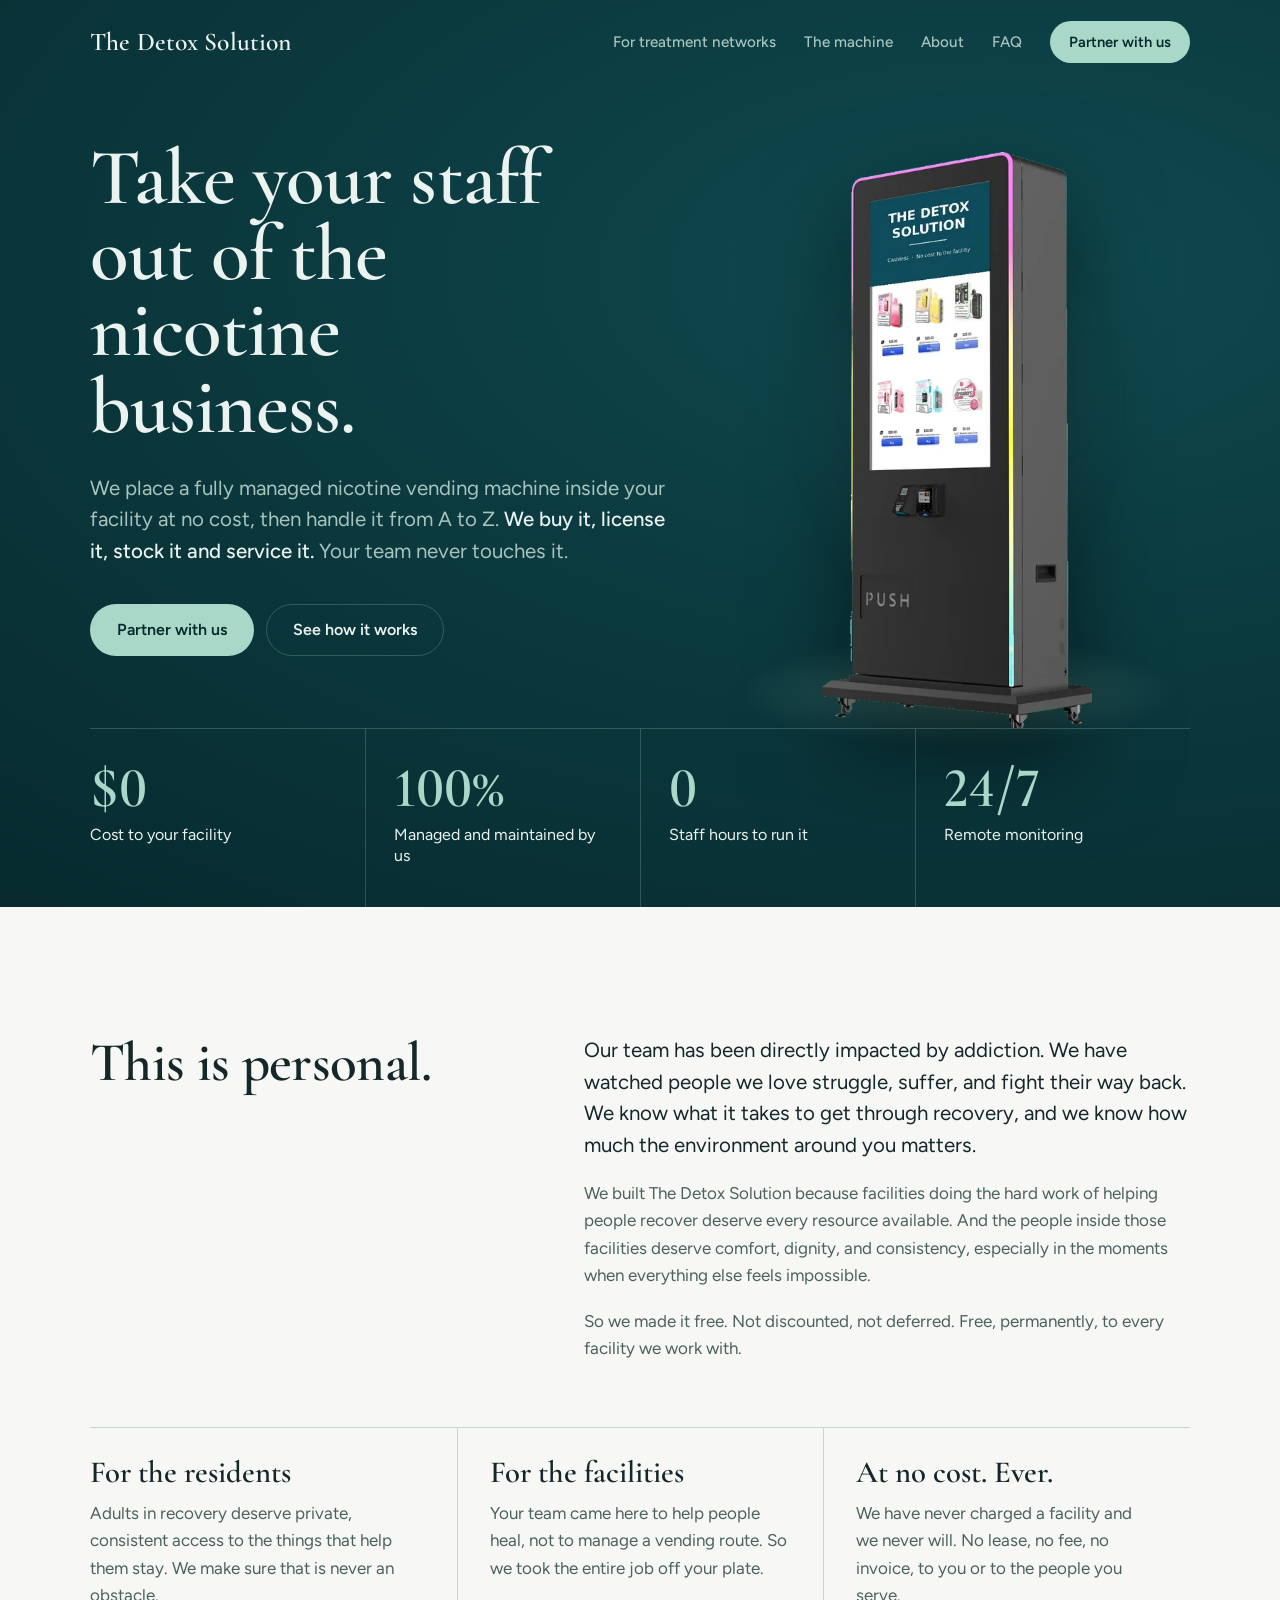
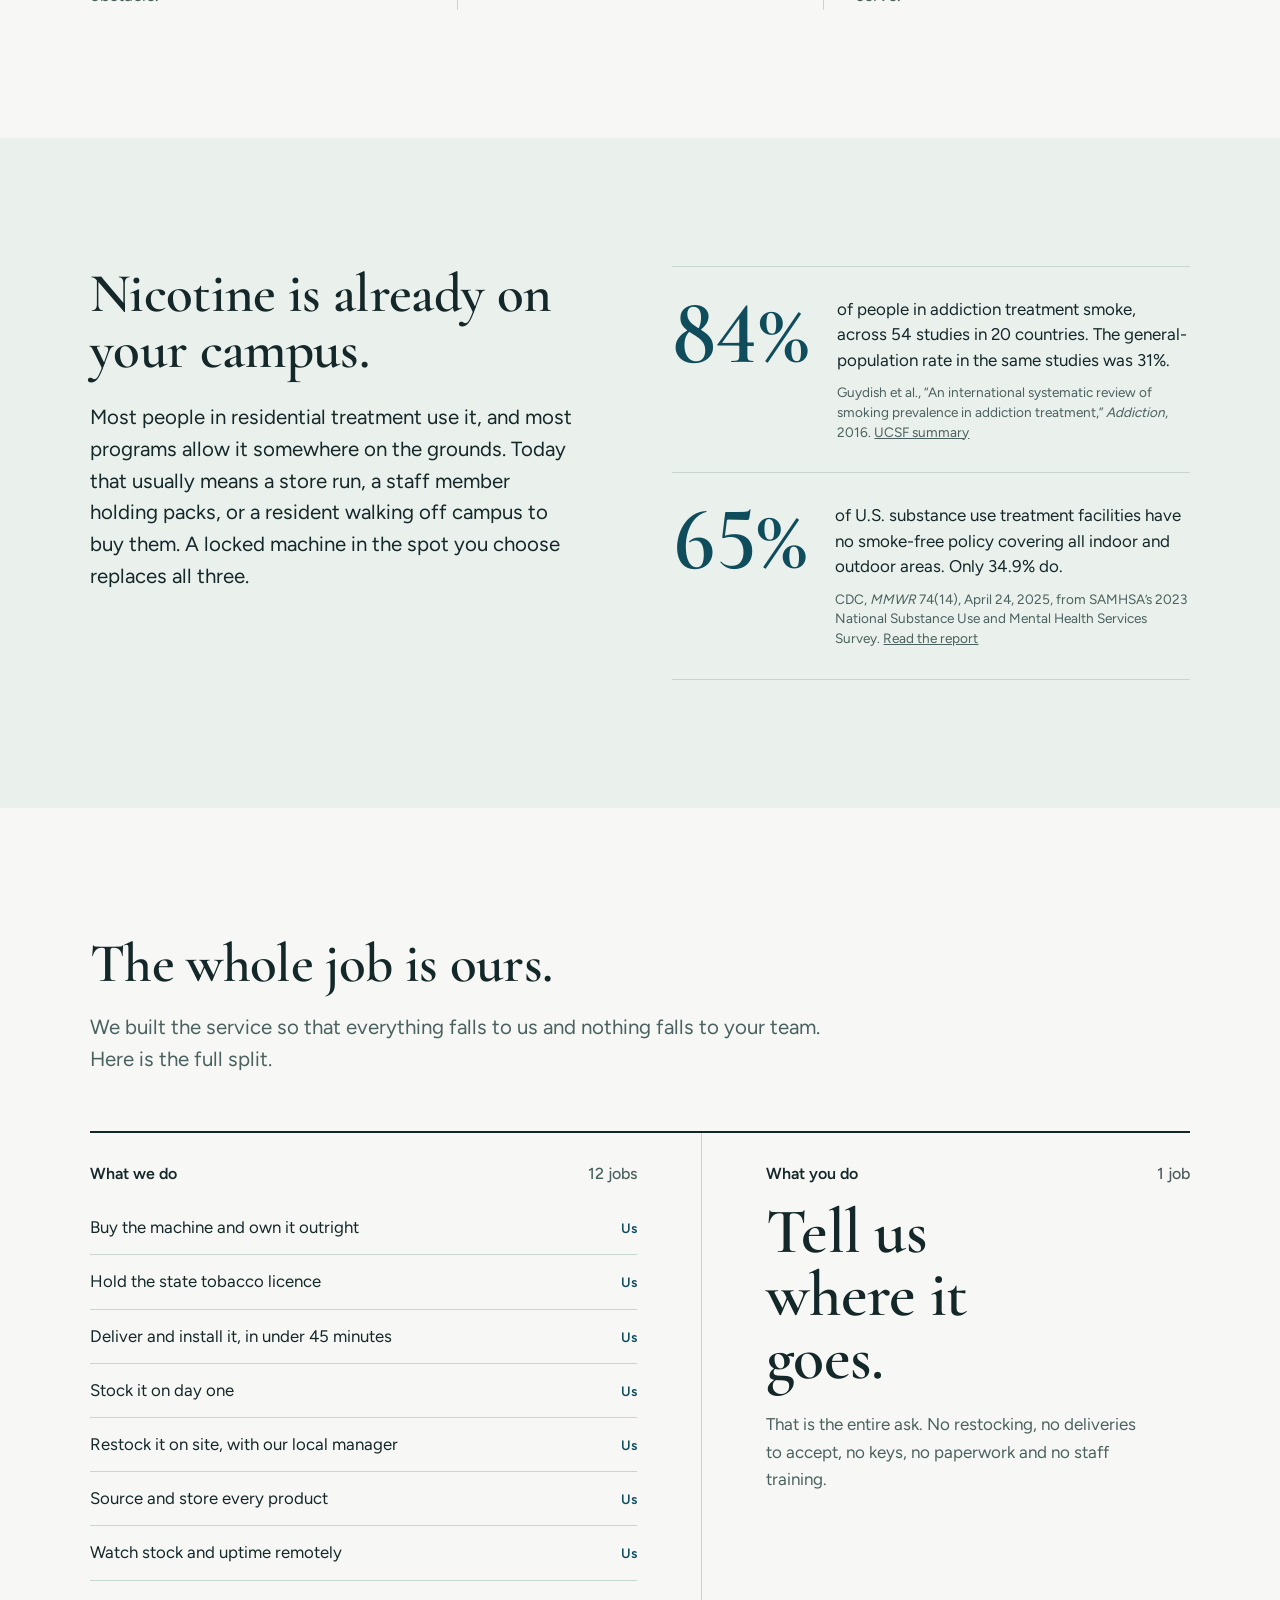
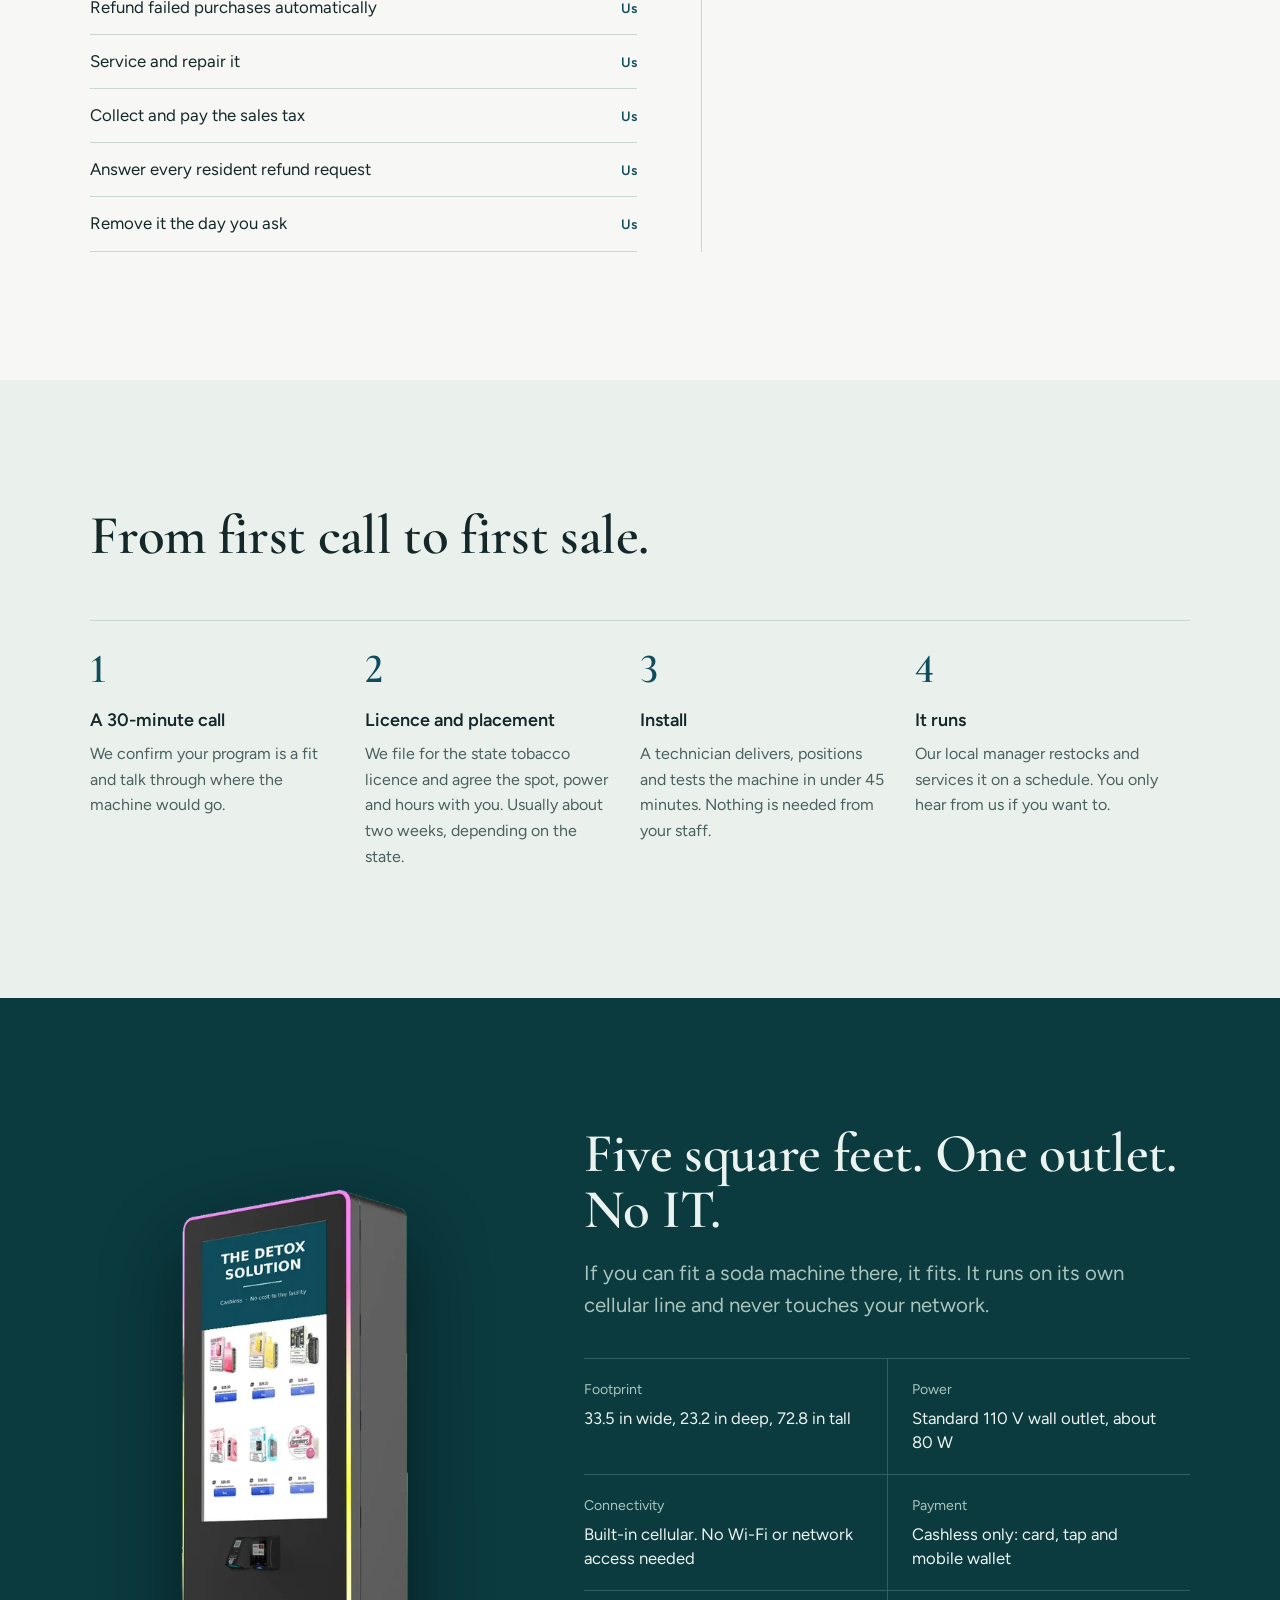
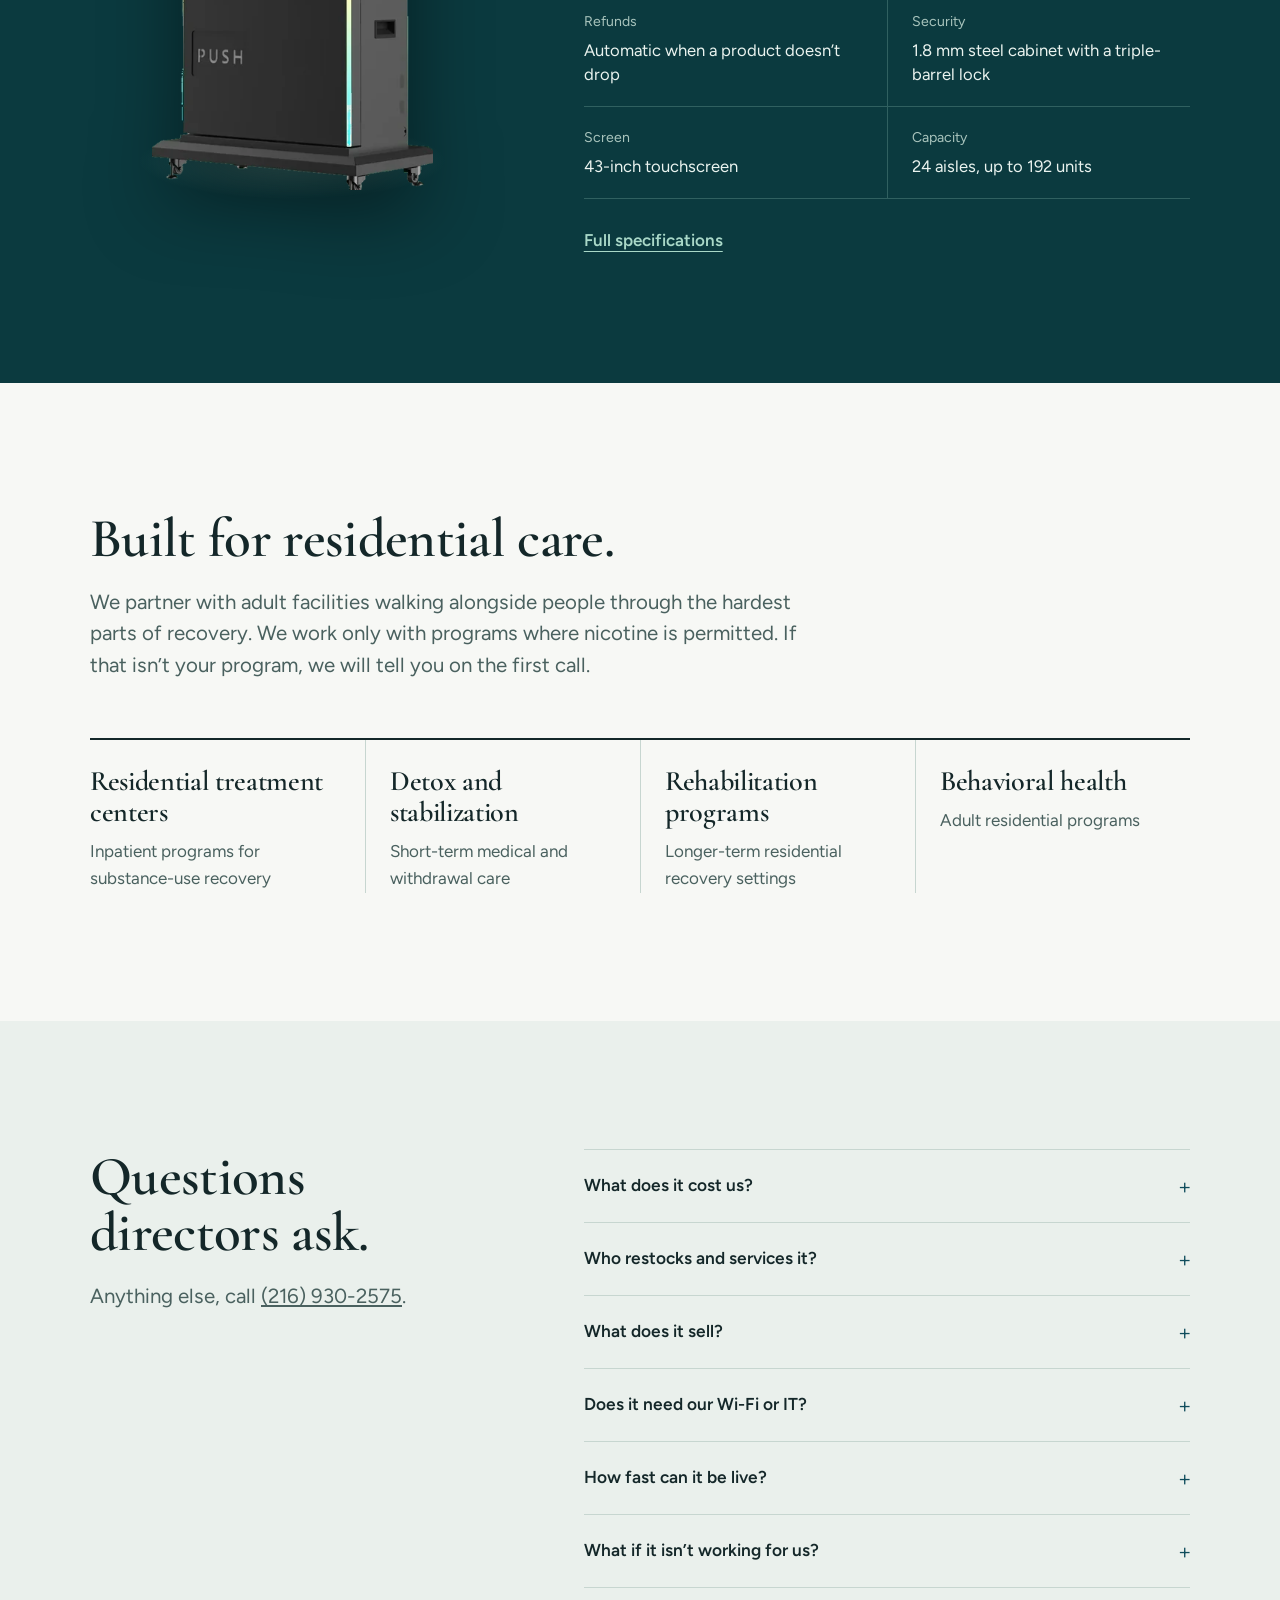
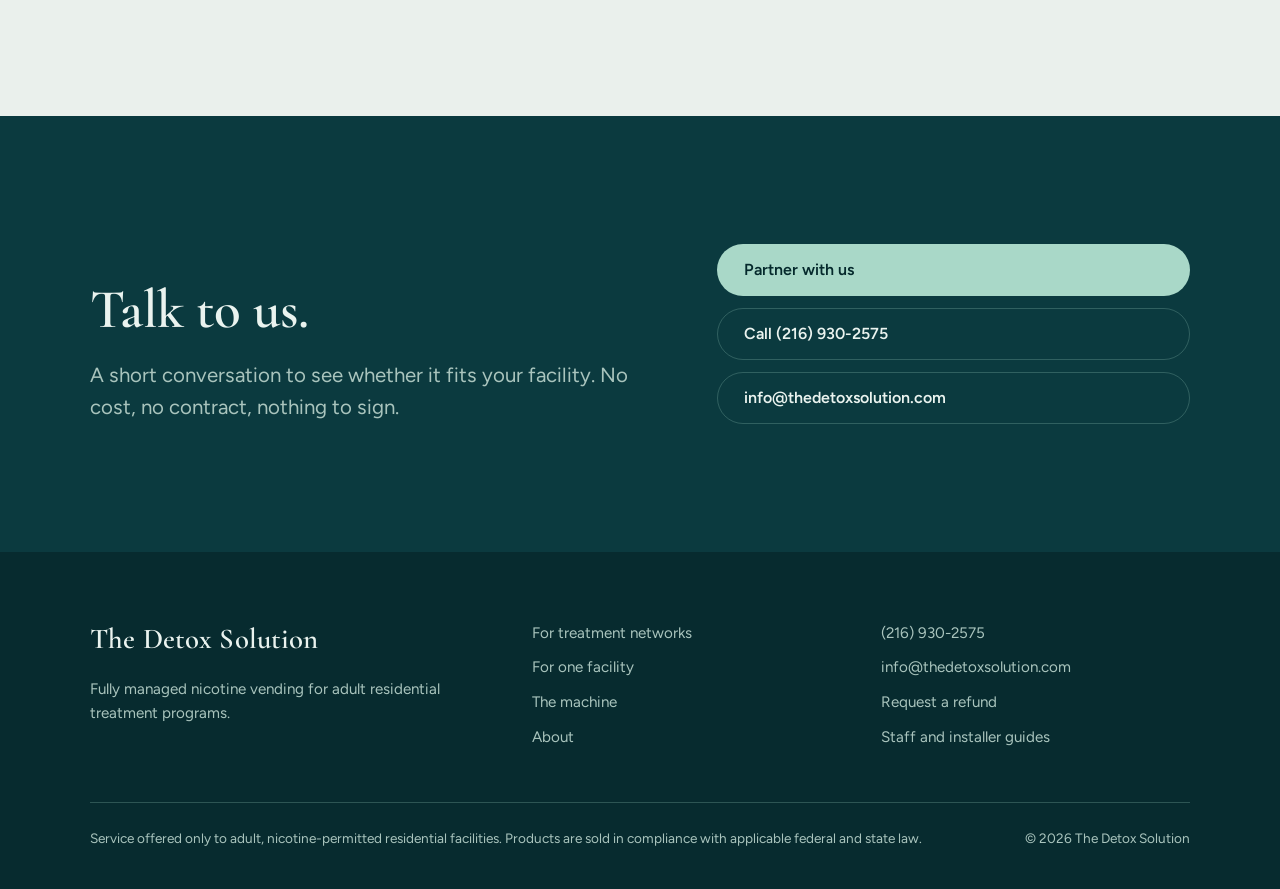
==== commit bb87fee8: "Redesign v2 (happy medium, Jacob 2026-11-15): closer to the original site - Hero buttons back to 'Pa" ====
--- a/index.html
+++ b/index.html
@@ -4,13 +4,13 @@
 <meta charset="utf-8">
 <meta name="viewport" content="width=device-width, initial-scale=1">
 <title>The Detox Solution: Nicotine vending for adult residential treatment</title>
-<meta name="description" content="A fully managed nicotine machine inside each of your adult residential programs. We buy it, license it, stock it and service it. $0 to you, $0 revenue share, zero staff hours.">
+<meta name="description" content="A fully managed nicotine vending machine inside your facility at no cost. We buy it, license it, stock it and service it, and your team never touches it.">
 <link rel="canonical" href="https://thedetoxsolution.com/">
 <meta name="theme-color" content="#0B3A3F">
 <meta property="og:type" content="website">
 <meta property="og:site_name" content="The Detox Solution">
 <meta property="og:title" content="The Detox Solution: Nicotine vending for adult residential treatment">
-<meta property="og:description" content="Take your staff out of the nicotine business. A fully managed machine in each program, at no cost to you.">
+<meta property="og:description" content="Take your staff out of the nicotine business. A fully managed machine inside your facility, at no cost to you.">
 <meta property="og:url" content="https://thedetoxsolution.com/">
 <meta property="og:image" content="https://thedetoxsolution.com/assets/og-home.jpg">
 <meta property="og:image:width" content="1200">
@@ -33,16 +33,15 @@
       <a href="/machine.html">The machine</a>
       <a href="/about.html">About</a>
       <a href="#faq">FAQ</a>
-      <a class="btn btn-glass" href="https://calendly.com/jacob-thedetoxsolution/30-minute-discovery-call-with-the-detox-solution">Book 30 minutes</a>
+      <a class="btn btn-glass" href="/contact.html">Partner with us</a>
       <details class="menu">
         <summary>Menu</summary>
         <div class="menu-panel">
           <a href="/networks.html">For treatment networks</a>
-          <a href="/contact.html">For one facility</a>
-          <a href="/machine.html">The machine</a>
+                    <a href="/machine.html">The machine</a>
           <a href="/about.html">About</a>
           <a href="#faq">FAQ</a>
-          <a href="https://calendly.com/jacob-thedetoxsolution/30-minute-discovery-call-with-the-detox-solution">Book 30 minutes</a>
+          <a href="/contact.html">Partner with us</a>
         </div>
       </details>
     </nav>
@@ -55,26 +54,41 @@
     <div class="hero-grid">
       <div class="hero-copy">
         <h1>Take your staff out of the nicotine business.</h1>
-        <p class="lead">We put a fully managed nicotine machine inside each of your adult residential programs. <strong>We buy it, license it, stock it and service it.</strong> Your team never touches it, and it costs you nothing.</p>
-        <div class="paths">
-          <a class="path path-primary" href="/networks.html">
-            <small>Run several programs?</small>
-            <span>Plan a pilot across your network</span>
-          </a>
-          <a class="path path-secondary" href="/contact.html">
-            <small>Run one facility?</small>
-            <span>Get a machine for your program</span>
-          </a>
+        <p class="lead">We place a fully managed nicotine vending machine inside your facility at no cost, then handle it from A to Z. <strong>We buy it, license it, stock it and service it.</strong> Your team never touches it.</p>
+        <div class="hero-actions">
+          <a class="btn btn-glass" href="/contact.html">Partner with us</a>
+          <a class="btn btn-ghost" href="#how">See how it works</a>
         </div>
       </div>
       <div class="hero-stage">
         <img class="hero-machine" src="/assets/machine-586.webp" srcset="/assets/machine-380.webp 380w, /assets/machine-586.webp 586w" sizes="(max-width:1020px) 230px, 300px" width="586" height="1250" alt="The Detox Solution nicotine vending machine: a tall black cabinet with a touchscreen and card reader" fetchpriority="high">
       </div>
     </div>
-    <div class="zeros" role="list">
-      <div class="zero" role="listitem"><b>$0</b><span>Cost to your organization, ever</span></div>
-      <div class="zero" role="listitem"><b>$0</b><span>Revenue share, in either direction</span></div>
+    <div class="zeros zeros-4" role="list">
+      <div class="zero" role="listitem"><b>$0</b><span>Cost to your facility</span></div>
+      <div class="zero" role="listitem"><b>100%</b><span>Managed and maintained by us</span></div>
       <div class="zero" role="listitem"><b>0</b><span>Staff hours to run it</span></div>
+      <div class="zero" role="listitem"><b>24/7</b><span>Remote monitoring</span></div>
+    </div>
+  </div>
+</section>
+
+<section class="band paper" aria-labelledby="story">
+  <div class="wrap story">
+    <div>
+      <h2 id="story">This is personal.</h2>
+    </div>
+    <div class="story-copy">
+      <p class="lead">Our team has been directly impacted by addiction. We have watched people we love struggle, suffer, and fight their way back. We know what it takes to get through recovery, and we know how much the environment around you matters.</p>
+      <p>We built The Detox Solution because facilities doing the hard work of helping people recover deserve every resource available. And the people inside those facilities deserve comfort, dignity, and consistency, especially in the moments when everything else feels impossible.</p>
+      <p>So we made it free. Not discounted, not deferred. Free, permanently, to every facility we work with.</p>
+    </div>
+  </div>
+  <div class="wrap">
+    <div class="three">
+      <div><h3>For the residents</h3><p>Adults in recovery deserve private, consistent access to the things that help them stay. We make sure that is never an obstacle.</p></div>
+      <div><h3>For the facilities</h3><p>Your team came here to help people heal, not to manage a vending route. So we took the entire job off your plate.</p></div>
+      <div><h3>At no cost. Ever.</h3><p>We have never charged a facility and we never will. No lease, no fee, no invoice, to you or to the people you serve.</p></div>
     </div>
   </div>
 </section>
@@ -170,51 +184,22 @@
   </div>
 </section>
 
-<section class="band paper" aria-labelledby="live">
-  <div class="wrap proof-grid">
-    <div>
-      <h2 id="live">Running today.</h2>
-      <div class="counter">
-        <div><b><span class="ph">[2]</span></b><small>machines live</small></div>
-        <div><b><span class="ph">[2]</span></b><small>states</small></div>
-      </div>
-      <p class="muted" style="margin-top:28px;max-width:30em">Local managers in Southeastern Pennsylvania and Florida restock and service every machine in person.</p>
-    </div>
-    <ul class="hosts" aria-label="Programs running a machine">
-      <li><strong><span class="ph">[Host program name]</span></strong><span><span class="ph">[City]</span>, Pennsylvania</span></li>
-      <li><strong><span class="ph">[Host program name]</span></strong><span><span class="ph">[City]</span>, Florida</span></li>
-      <li><strong><span class="ph">[Host program name]</span></strong><span><span class="ph">[Installing this month?]</span></span></li>
+<section class="band paper" aria-labelledby="serve">
+  <div class="wrap">
+    <div class="ledger-head">
+      <h2 id="serve">Built for residential care.</h2>
+      <p class="lead muted">We partner with adult facilities walking alongside people through the hardest parts of recovery. We work only with programs where nicotine is permitted. If that isn’t your program, we will tell you on the first call.</p>
+    </div>
+    <ul class="serve">
+      <li><p class="display">Residential treatment centers</p><p>Inpatient programs for substance-use recovery</p></li>
+      <li><p class="display">Detox and stabilization</p><p>Short-term medical and withdrawal care</p></li>
+      <li><p class="display">Rehabilitation programs</p><p>Longer-term residential recovery settings</p></li>
+      <li><p class="display">Behavioral health</p><p>Adult residential programs</p></li>
     </ul>
   </div>
 </section>
 
-<section class="band mist" aria-labelledby="rules">
-  <div class="wrap">
-    <h2 id="rules">Where we will, and won’t, place a machine.</h2>
-    <div class="rules">
-      <section aria-labelledby="will">
-        <h3 id="will">We work with</h3>
-        <ul>
-          <li>Adult residential treatment programs</li>
-          <li>Detox and stabilization units</li>
-          <li>Longer-term residential recovery</li>
-          <li>Adult residential behavioral health</li>
-        </ul>
-      </section>
-      <section aria-labelledby="wont">
-        <h3 id="wont">We never place a machine</h3>
-        <ul>
-          <li>In any program that serves minors</li>
-          <li>In a nicotine-free program. If that’s you, we’ll say so on the first call</li>
-          <li>Anywhere you haven’t chosen</li>
-          <li>For a day longer than you want it</li>
-        </ul>
-      </section>
-    </div>
-  </div>
-</section>
-
-<section class="band paper" id="faq" aria-labelledby="faqh">
+<section class="band mist" id="faq" aria-labelledby="faqh">
   <div class="wrap faq-grid">
     <div>
       <h2 id="faqh">Questions directors ask.</h2>
@@ -222,7 +207,6 @@
     </div>
     <div class="faq">
       <details><summary>What does it cost us?</summary><p>Nothing. There is no lease, fee, invoice or minimum. We buy the machine, the product and the service. Resident purchases fund the program.</p></details>
-      <details><summary>Why don’t you share revenue with the facility?</summary><p>On purpose. A cut of nicotine sales would put a treatment program in the position of profiting from resident nicotine use, and that is a line your board would have to defend. Keeping money out of the relationship removes the question.</p></details>
       <details><summary>Who restocks and services it?</summary><p>Our local manager, on site. Your staff never loads product, opens the machine, accepts a delivery or handles a refund.</p></details>
       <details><summary>What does it sell?</summary><p>Nicotine products we agree with you before install, within state law. You can change the list, the hours and the house rules at any time.</p></details>
       <details><summary>Does it need our Wi-Fi or IT?</summary><p>No. It runs on its own cellular connection and needs only a standard outlet. There is nothing for IT to review.</p></details>
@@ -236,10 +220,10 @@
   <div class="wrap cta-grid">
     <div>
       <h2 id="talk">Talk to us.</h2>
-      <p class="lead">Thirty minutes to see whether it fits your programs. Nothing to sign.</p>
+      <p class="lead">A short conversation to see whether it fits your facility. No cost, no contract, nothing to sign.</p>
     </div>
     <div class="cta-actions">
-      <a class="btn btn-glass" href="https://calendly.com/jacob-thedetoxsolution/30-minute-discovery-call-with-the-detox-solution">Book 30 minutes</a>
+      <a class="btn btn-glass" href="/contact.html">Partner with us</a>
       <a class="btn btn-ghost" href="tel:+12169302575">Call (216) 930-2575</a>
       <a class="btn btn-ghost" href="mailto:info@thedetoxsolution.com">info@thedetoxsolution.com</a>
     </div>
--- a/assets/site.css
+++ b/assets/site.css
@@ -290,3 +290,43 @@
 .hero .kicker{color:var(--on-dark-muted)}
 .hero-net h1{max-width:13.2ch}
 .zero b,.stat b,.counter b,.sheet dd,.steps li::before,.states span{font-variant-numeric:lining-nums;font-feature-settings:"lnum" 1}
+
+/* happy-medium additions */
+.zeros-4{grid-template-columns:repeat(4,1fr)}
+.zeros-4 .zero{gap:14px}
+.zeros-4 .zero b{font-size:clamp(2.8rem,4.4vw,4rem)}
+.story{display:grid;grid-template-columns:minmax(0,.8fr) minmax(0,1.2fr);gap:clamp(40px,7vw,96px);align-items:start}
+.story-copy p+p{margin-top:18px;color:var(--muted);max-width:38em}
+.three{display:grid;grid-template-columns:repeat(3,1fr);margin-top:64px;border-top:1px solid var(--line)}
+.three div{padding:28px 32px 0 0}
+.three div+div{padding-left:32px;border-left:1px solid var(--line)}
+.three h3{font-family:var(--serif);font-size:clamp(1.6rem,2.4vw,2rem);font-weight:600;line-height:1.1;margin-bottom:10px}
+.three p{color:var(--muted)}
+.serve{list-style:none;margin:0;padding:0;display:grid;grid-template-columns:repeat(4,1fr);border-top:2px solid var(--ink)}
+.serve li{padding:26px 24px 0 0}
+.serve li+li{padding-left:24px;border-left:1px solid var(--line)}
+.serve p.display{font-size:clamp(1.5rem,2.2vw,1.9rem);line-height:1.1;margin-bottom:10px}
+.serve p+p{color:var(--muted)}
+.big50{display:flex;align-items:baseline;gap:18px;margin-top:28px}
+.big50 b{font-family:var(--serif);font-weight:600;font-size:clamp(5rem,10vw,8.5rem);line-height:.8;color:var(--glass);font-variant-numeric:lining-nums}
+.big50 span{font-size:1.15rem;color:var(--on-dark)}
+.zero b{font-variant-numeric:lining-nums}
+@media (max-width:1020px){
+  .zeros-4{grid-template-columns:1fr 1fr}
+  .zeros-4 .zero:nth-child(3){border-left:0;padding-left:0}
+  .zeros-4 .zero:nth-child(n+3){border-top:1px solid var(--line-dark)}
+  .story{grid-template-columns:1fr}
+  .serve{grid-template-columns:1fr 1fr}
+  .serve li:nth-child(3){border-left:0;padding-left:0}
+  .serve li{padding-bottom:26px}
+}
+@media (max-width:700px){
+  .zeros-4{grid-template-columns:1fr 1fr}
+  .zeros-4 .zero{flex-direction:column;gap:8px;padding:20px 0!important;border-left:0!important}
+  .zeros-4 .zero:nth-child(even){padding-left:16px!important}
+  .three,.serve{grid-template-columns:1fr}
+  .three div,.serve li{padding:22px 0!important;border-left:0!important}
+  .three div+div,.serve li+li{border-top:1px solid var(--line)}
+}
+.zeros-4 .zero{flex-direction:column;align-items:flex-start;gap:10px}
+.zeros-4 .zero span{max-width:14em}
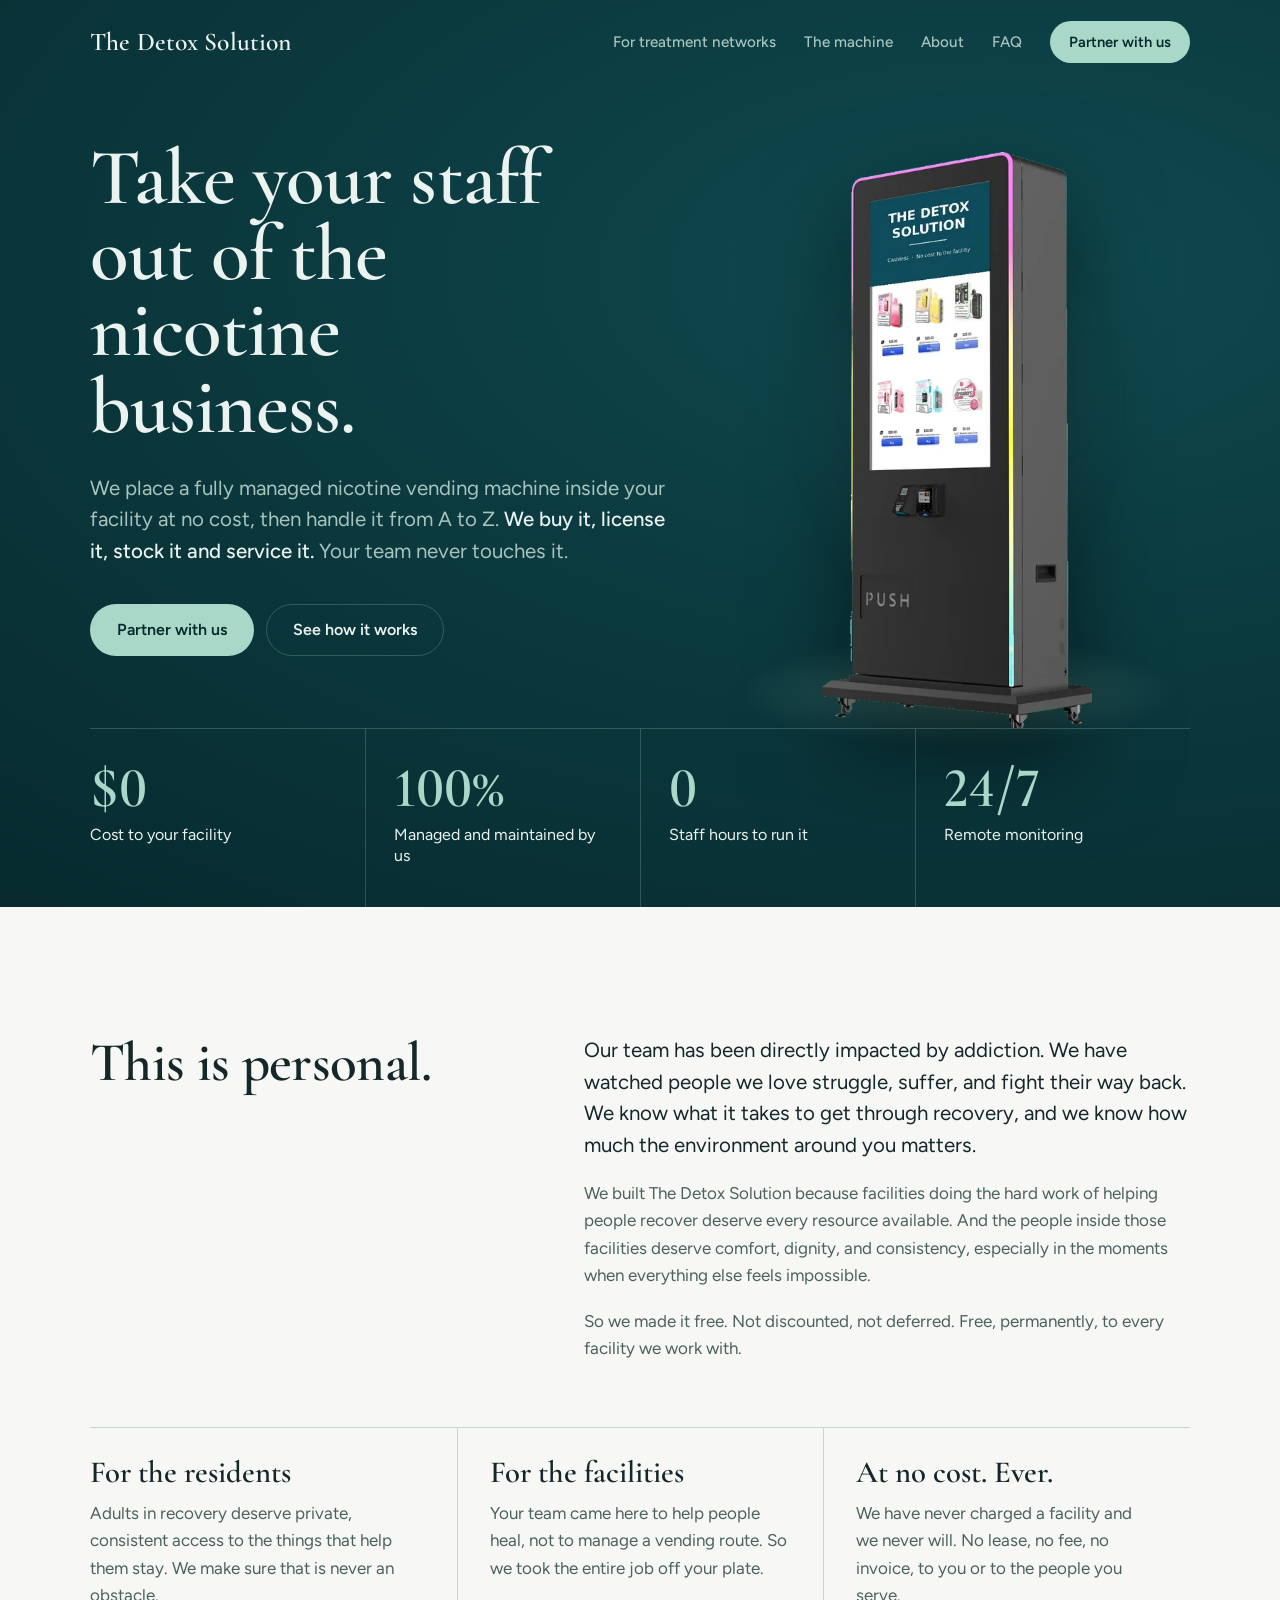
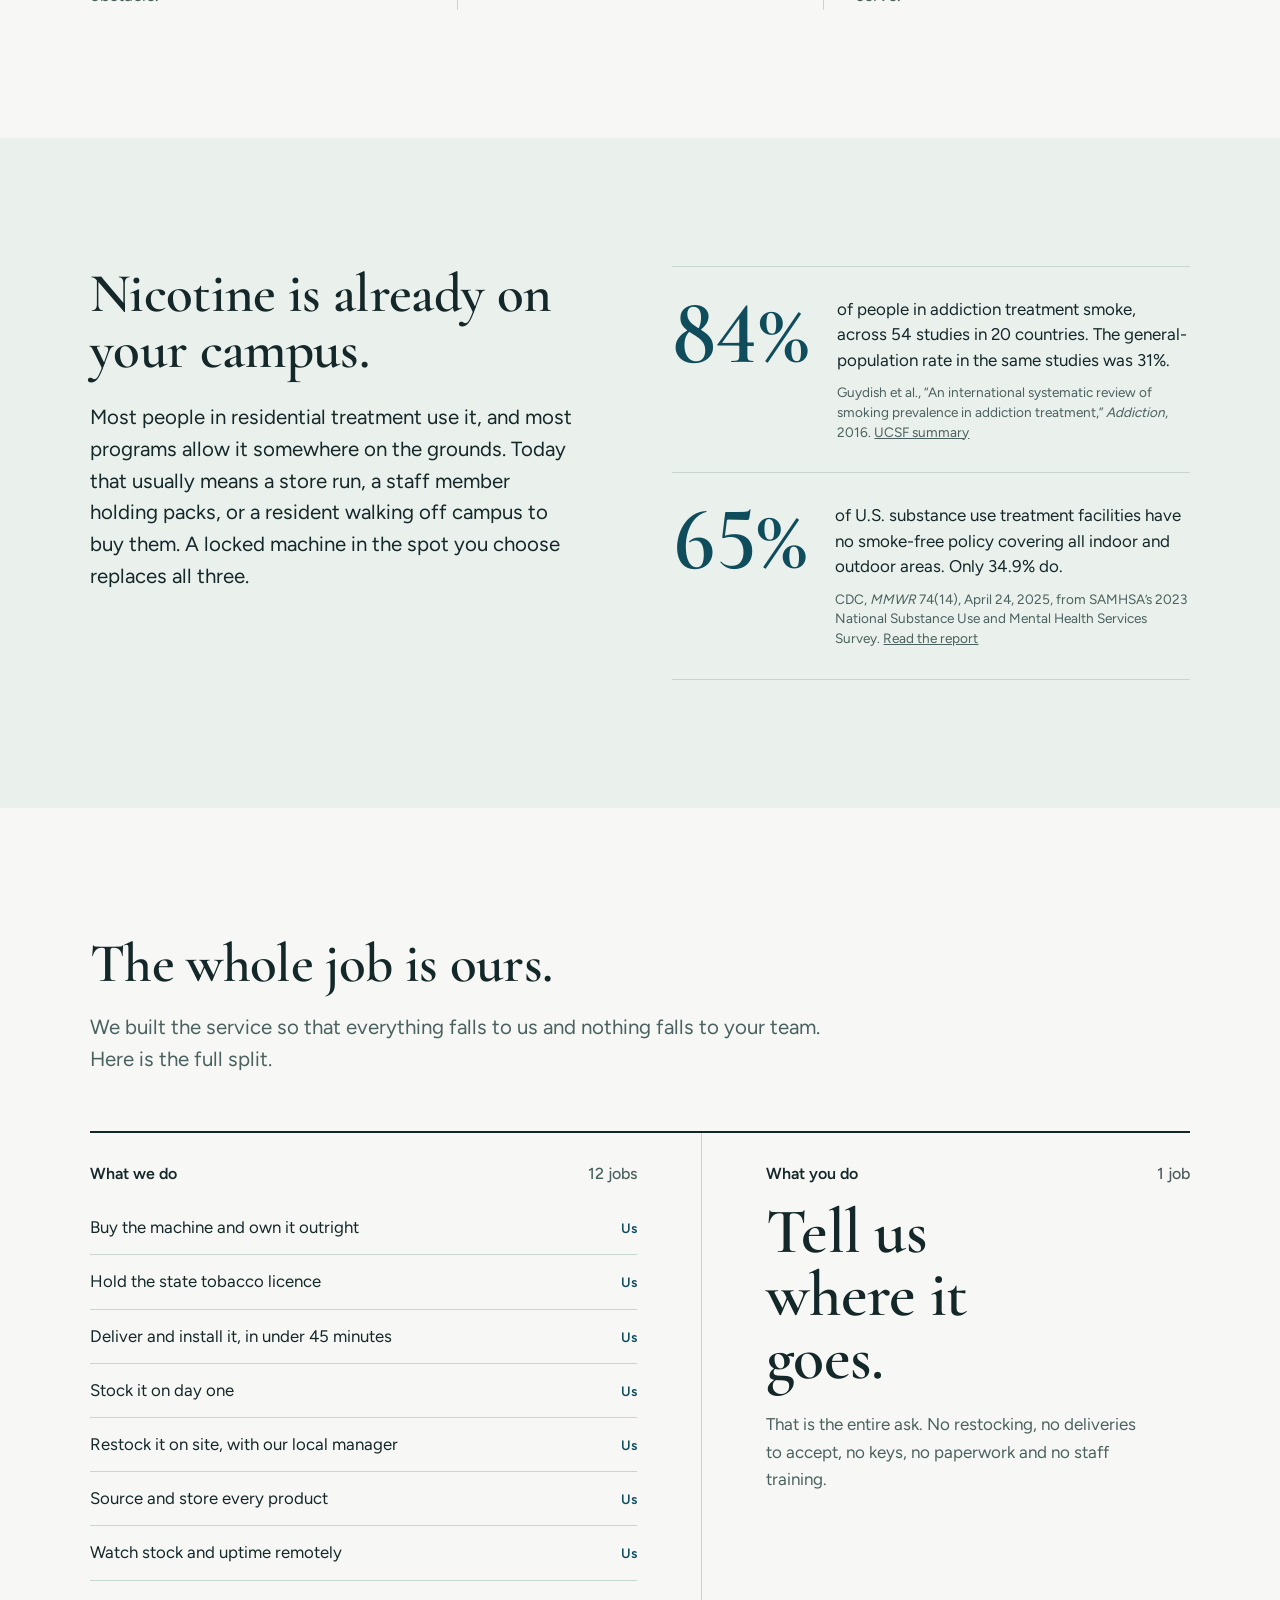
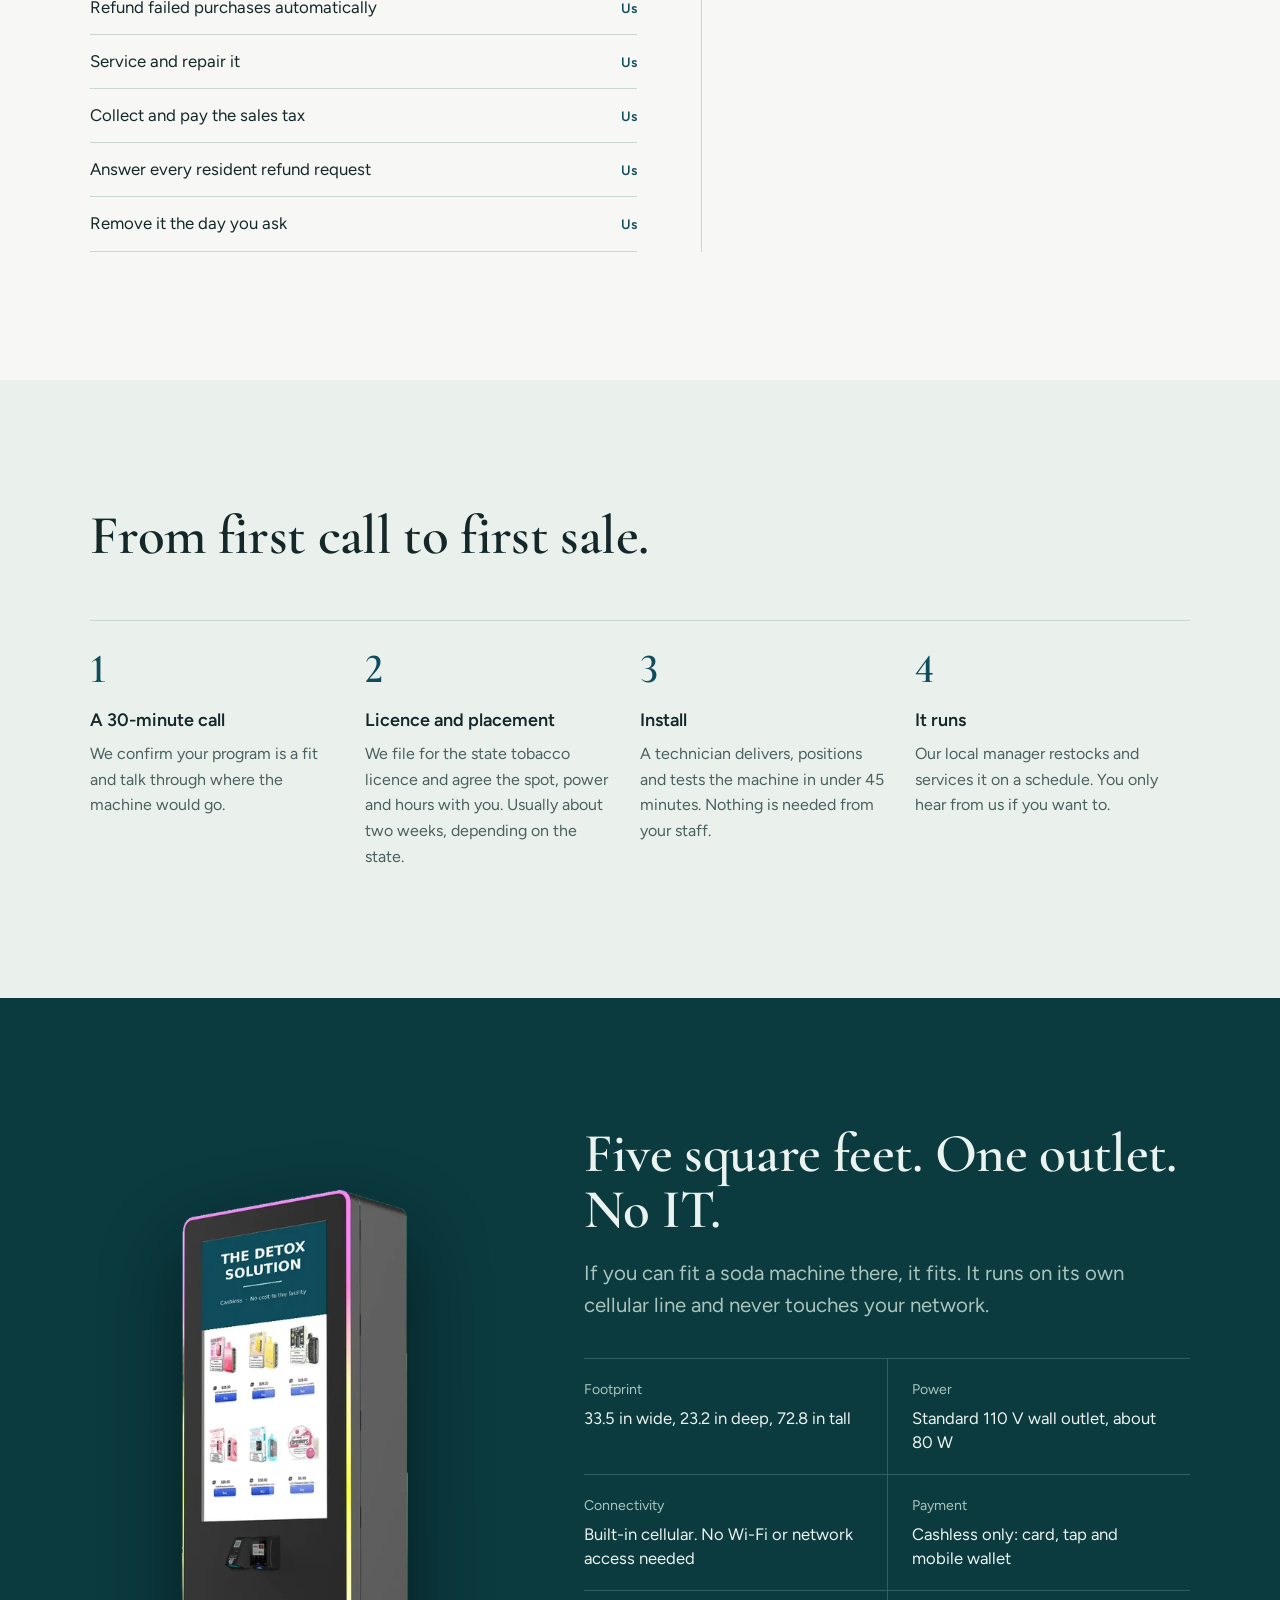
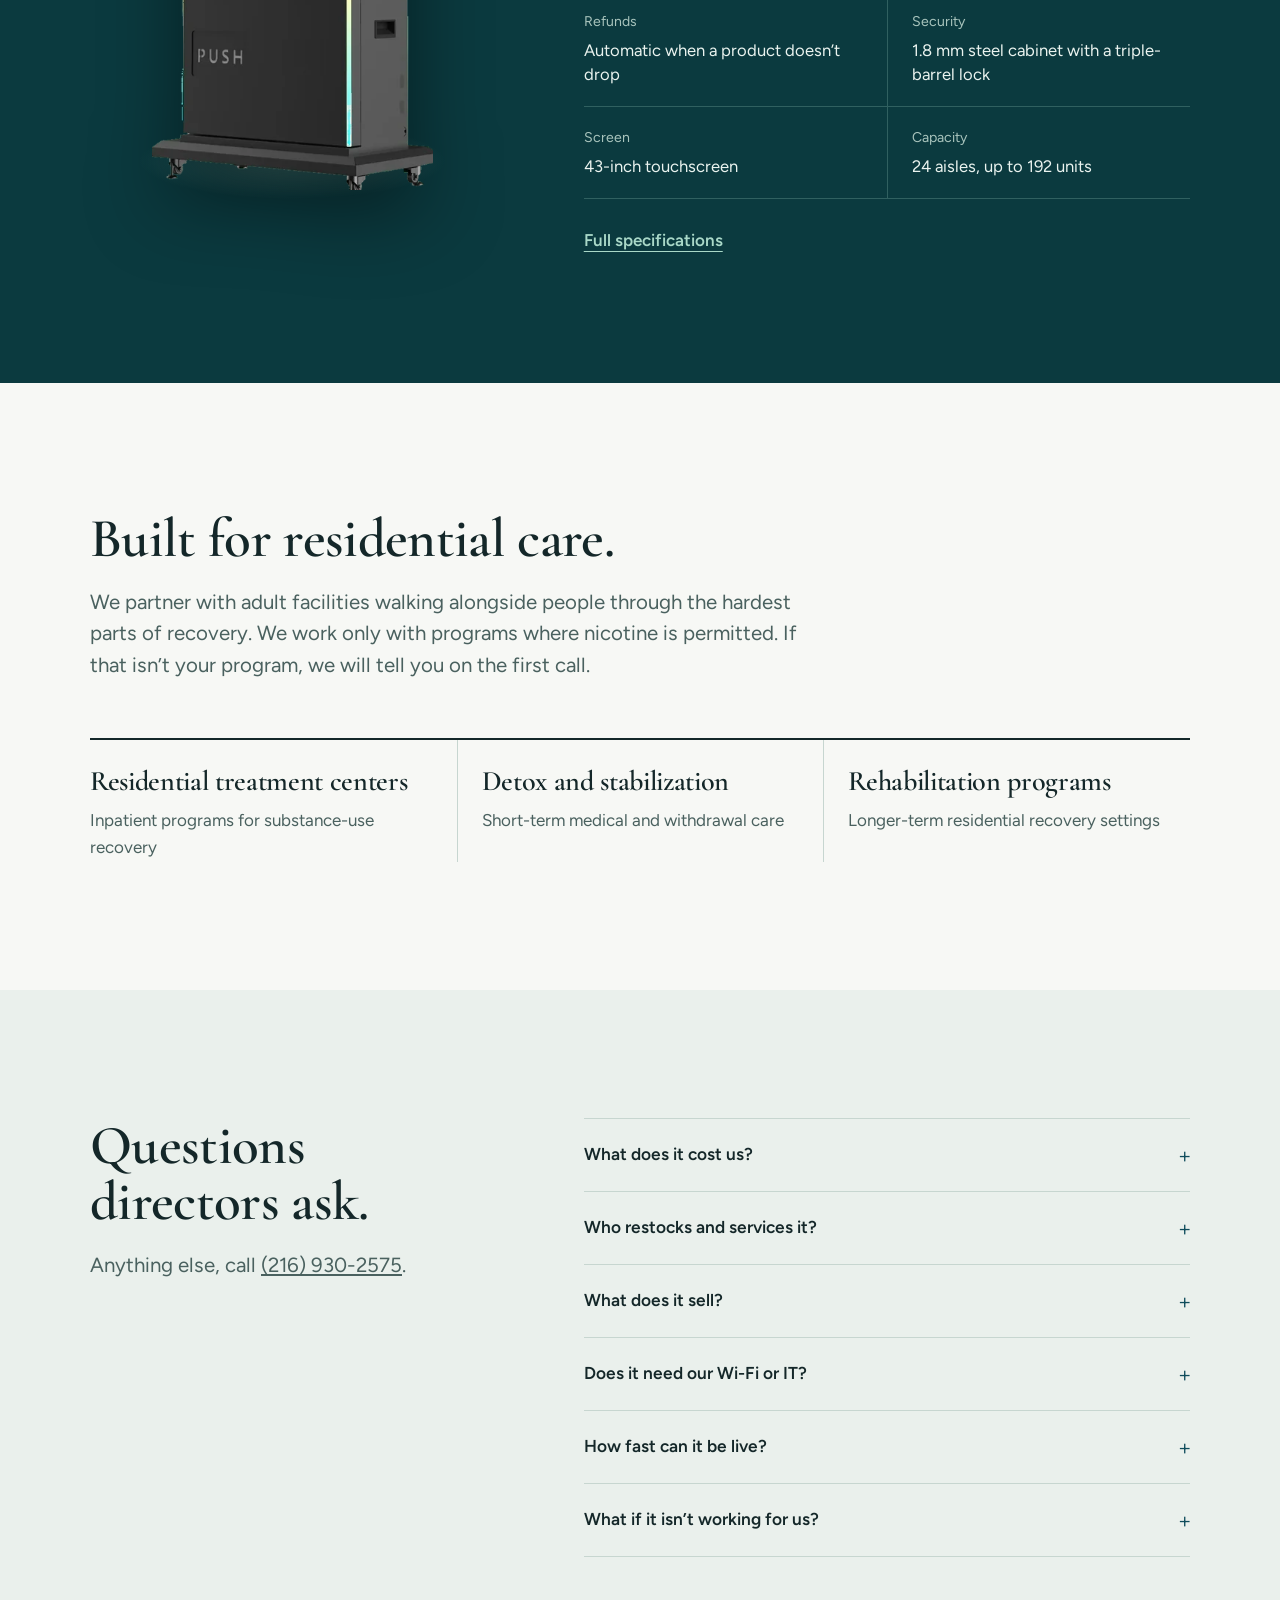
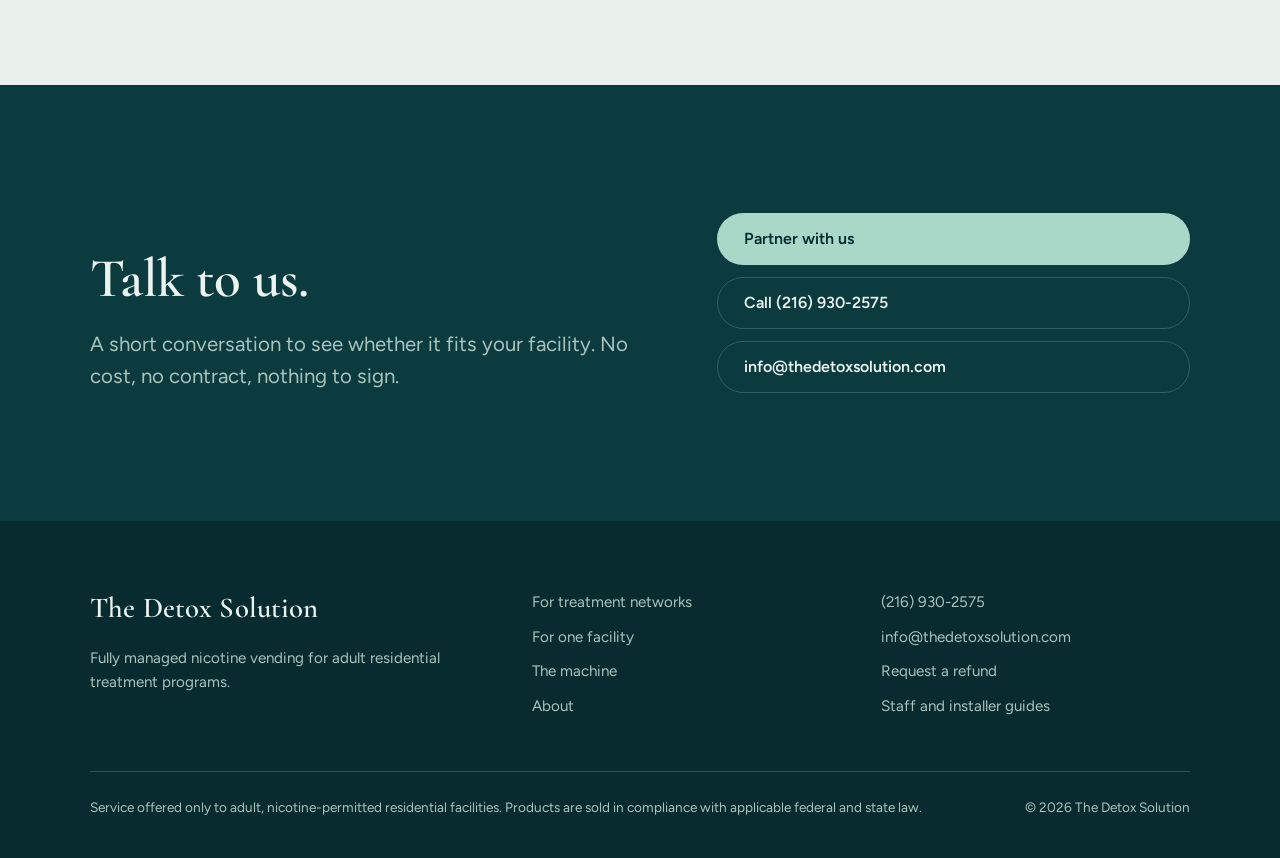
==== commit 12aab559: "Home: drop 'Behavioral health' from Built for residential care (Jacob 2026-11-15); ship approved Co-" ====
--- a/index.html
+++ b/index.html
@@ -194,7 +194,6 @@
       <li><p class="display">Residential treatment centers</p><p>Inpatient programs for substance-use recovery</p></li>
       <li><p class="display">Detox and stabilization</p><p>Short-term medical and withdrawal care</p></li>
       <li><p class="display">Rehabilitation programs</p><p>Longer-term residential recovery settings</p></li>
-      <li><p class="display">Behavioral health</p><p>Adult residential programs</p></li>
     </ul>
   </div>
 </section>
--- a/assets/site.css
+++ b/assets/site.css
@@ -302,7 +302,7 @@
 .three div+div{padding-left:32px;border-left:1px solid var(--line)}
 .three h3{font-family:var(--serif);font-size:clamp(1.6rem,2.4vw,2rem);font-weight:600;line-height:1.1;margin-bottom:10px}
 .three p{color:var(--muted)}
-.serve{list-style:none;margin:0;padding:0;display:grid;grid-template-columns:repeat(4,1fr);border-top:2px solid var(--ink)}
+.serve{list-style:none;margin:0;padding:0;display:grid;grid-template-columns:repeat(3,1fr);border-top:2px solid var(--ink)}
 .serve li{padding:26px 24px 0 0}
 .serve li+li{padding-left:24px;border-left:1px solid var(--line)}
 .serve p.display{font-size:clamp(1.5rem,2.2vw,1.9rem);line-height:1.1;margin-bottom:10px}
@@ -316,8 +316,9 @@
   .zeros-4 .zero:nth-child(3){border-left:0;padding-left:0}
   .zeros-4 .zero:nth-child(n+3){border-top:1px solid var(--line-dark)}
   .story{grid-template-columns:1fr}
-  .serve{grid-template-columns:1fr 1fr}
-  .serve li:nth-child(3){border-left:0;padding-left:0}
+  .serve{grid-template-columns:1fr}
+  .serve li{border-left:0!important;padding-left:0!important}
+  .serve li+li{border-top:1px solid var(--line)}
   .serve li{padding-bottom:26px}
 }
 @media (max-width:700px){
